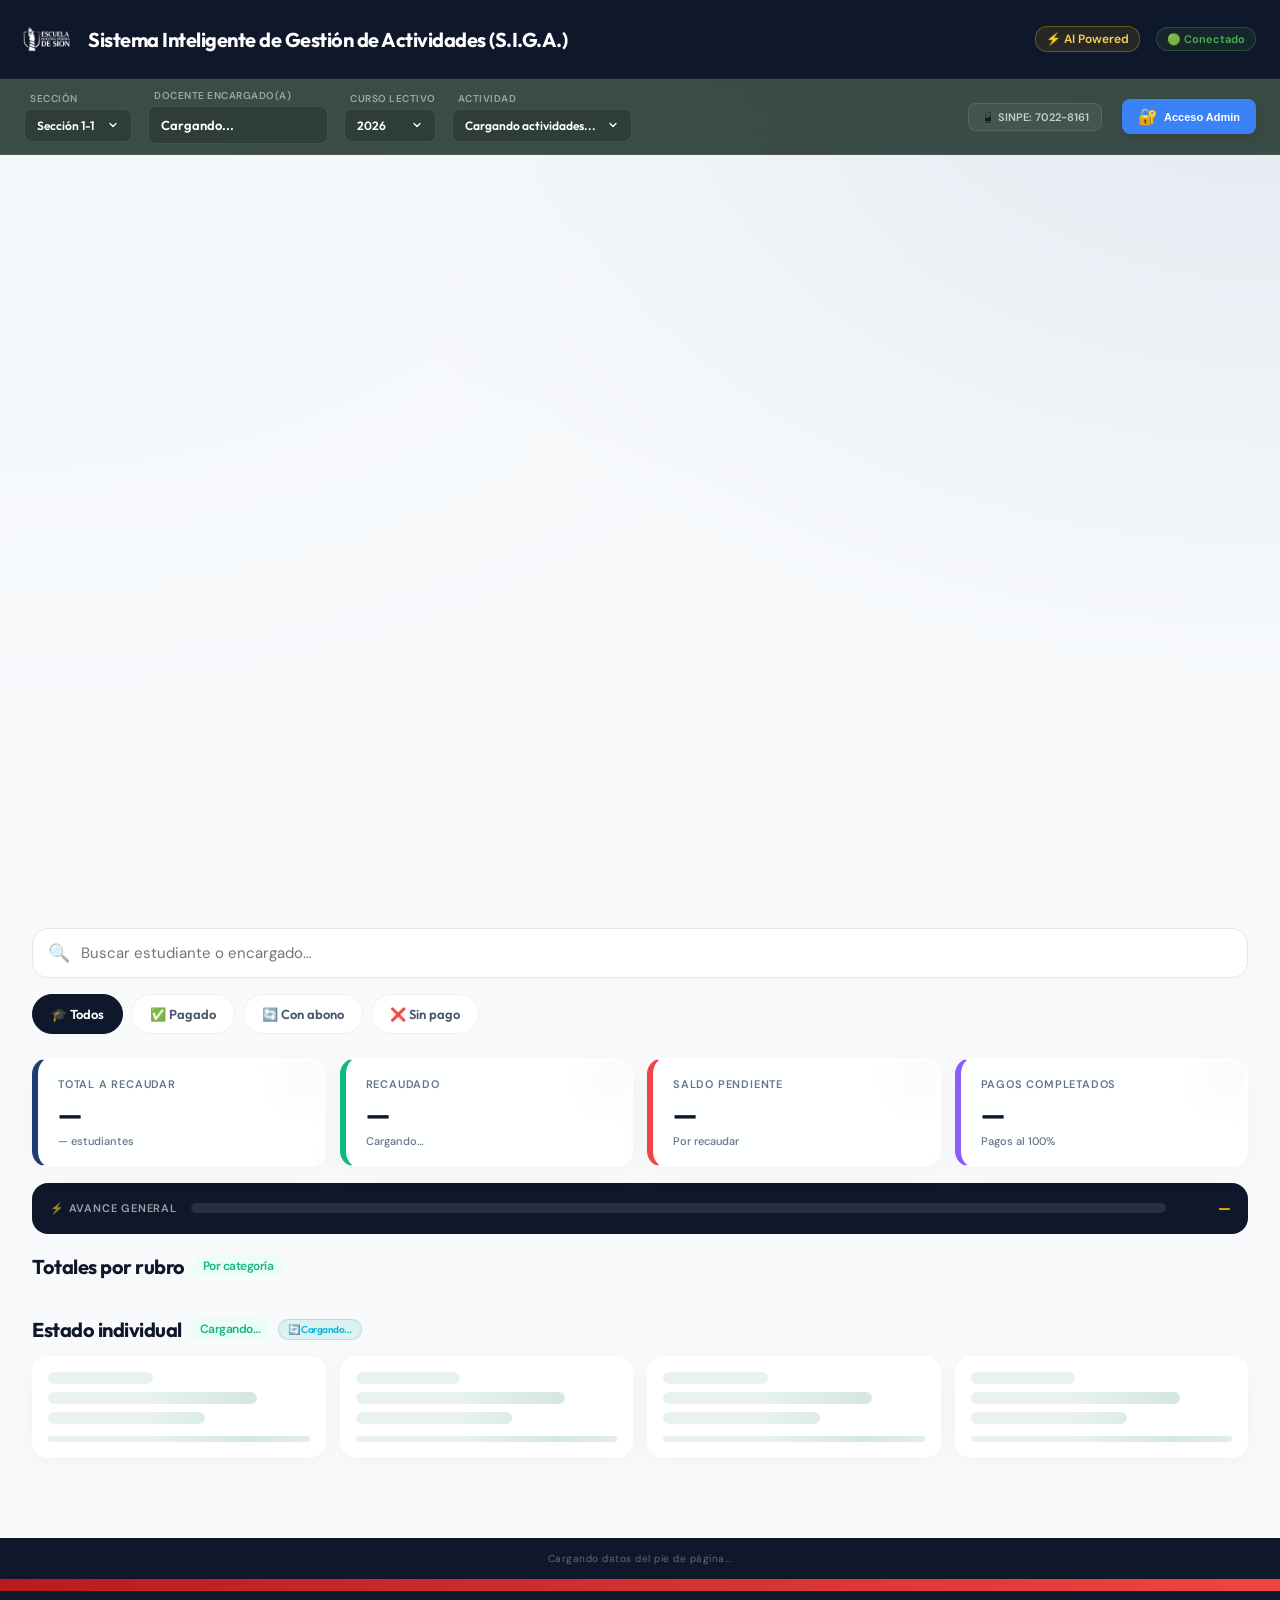
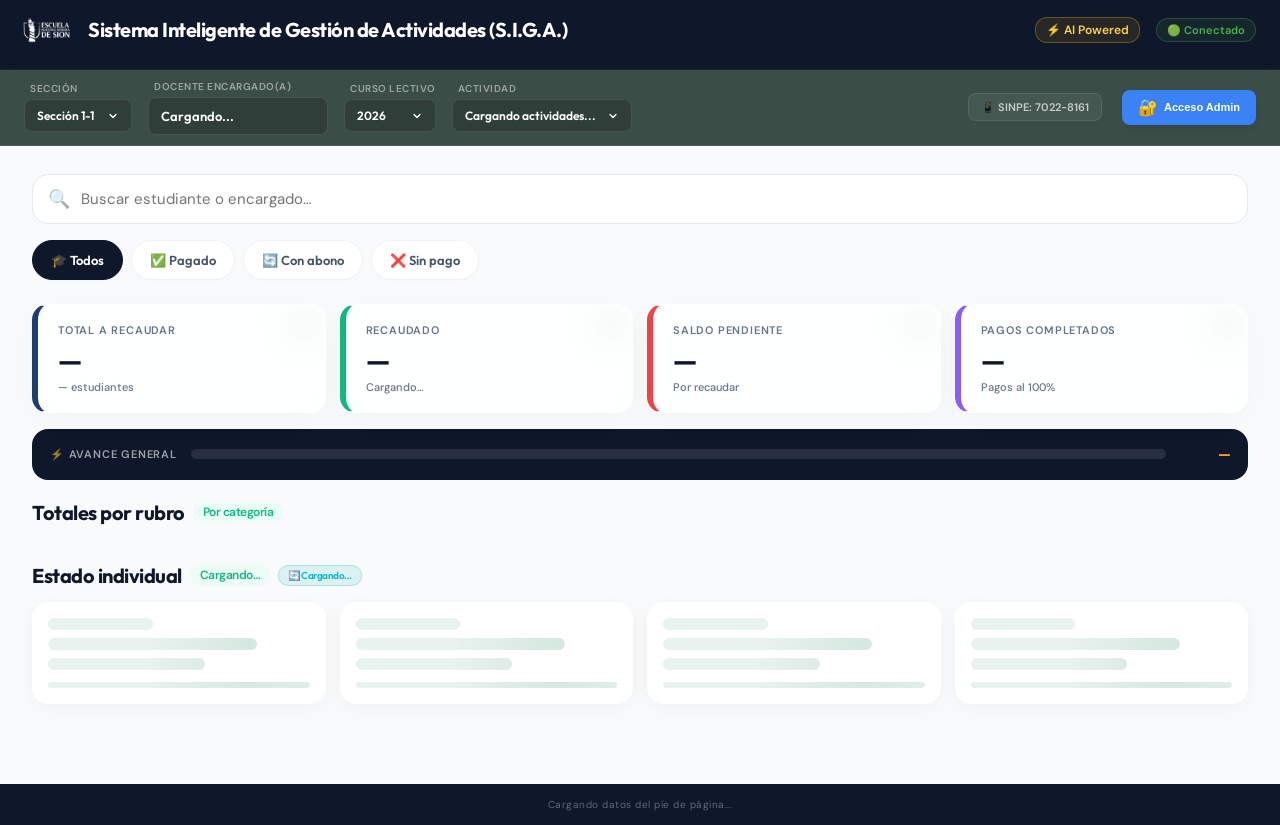
==== public/index.html @ cd5e5a7f "Initial commit for Cloudflare Pages" ====
<!DOCTYPE html>
<html lang="es">
<head>
<meta charset="UTF-8">
<meta name="viewport" content="width=device-width, initial-scale=1.0, viewport-fit=cover">
<meta name="theme-color" content="#0f172a">
<title>SIGA — Sistema Inteligente de Gestión de Actividades</title>
<link rel="preconnect" href="https://fonts.googleapis.com">
<link href="https://fonts.googleapis.com/css2?family=Outfit:wght@300;400;500;600;700;800;900&family=DM+Sans:opsz,wght@9..40,400;9..40,500;9..40,600;9..40,700&family=JetBrains+Mono:wght@400;600&display=swap" rel="stylesheet">


<link rel='stylesheet' href='./css/main.css'>
<script src='https://accounts.google.com/gsi/client' async defer></script>
<script src='https://cdn.jsdelivr.net/npm/sweetalert2@11'></script>
<script src='./js/main.js'></script>
</head>
<body>
<div id="main-content-wrapper" style="display:flex; flex-direction:column; min-height:100vh;">

<!-- TEST MODE BANNER (hidden by default) -->
<div class="test-mode-banner" id="testModeBanner" style="display:none;">
  🧪 MODO PRUEBA ACTIVO — Los comprobantes se analizan pero NO se registran en la Base de Datos
</div>

<!-- COUNTDOWN -->
<div class="countdown-bar" id="countdownBar"></div>


<!-- TWO-TIER HEADER -->
<div class="header-two-tier">
  <!-- TOP BAR: Identity & Status -->
  <div class="header-top-bar">
    <div class="logo-wrap" style="display:flex;align-items:center;gap:10px;">
      <div class="logo-icon"><img src="escudo_white.png" alt="Sión" style="height:64px; object-fit:contain; margin-right:8px;"></div>
      <div style="display:flex; flex-direction:column; justify-content:center;">
        <div class="header-title" style="font-size:20px;font-weight:700;letter-spacing:-0.5px; white-space:nowrap; color:#fff;">Sistema Inteligente de Gestión de Actividades (S.I.G.A.)</div>
        
      </div>
    </div>
    <div class="header-top-right">
      <span class="meta-det" style="font-size:12px; font-weight:600; color:#FCD34D; background:rgba(255, 193, 7, 0.1); padding:4px 10px; border-radius:12px; border:1px solid rgba(255,193,7,0.3);">⚡ AI Powered</span>
      <div class="live-dot-new" id="liveDot" title="Conectado a Supabase">🟢 Conectado</div>
    </div>
  </div>
  </div>

  <!-- BOTTOM BAR: Filters & Action -->
  <div class="header-bottom-bar">
    <div class="filters-wrap">
      <div class="filter-group">
        <label>Sección</label>
        <select id="sagaSeccionSelect" onchange="changeSección(this.value)" class="saga-select">
          <option value="1-1">Sección 1-1</option>
          <option value="1-2">Sección 1-2</option>
          <option value="2-1">Sección 2-1</option>
          <option value="2-2">Sección 2-2</option>
          <option value="3-1">Sección 3-1</option>
          <option value="3-2">Sección 3-2</option>
          <option value="4-1">Sección 4-1</option>
          <option value="4-2">Sección 4-2</option>
          <option value="5-1">Sección 5-1</option>
          <option value="5-2">Sección 5-2</option>
          <option value="6-1">Sección 6-1</option>
          <option value="6-2">Sección 6-2</option>
        </select>
      </div>
      <div class="filter-group">
        <label>Docente Encargado(a)</label>
        <div class="saga-select" style="display:flex; align-items:center; min-width:180px; background:rgba(255,255,255,0.05); color:#fff; border:1px solid rgba(255,255,255,0.1); font-weight:600; font-size:13px; height: 38px; cursor:default;" id="headerDocenteText">
          Cargando...
        </div>
      </div>
      <div class="filter-group">
        <label>Curso Lectivo</label>
        <select id="sagaAnioSelect" onchange="changeAnio(this.value)" class="saga-select">
          <option value="2026">2026</option>
        </select>
      </div>
      <div class="filter-group">
        <label>Actividad</label>
        <select id="sigaActividadSelect" onchange="changeActividad(this.value)" class="saga-select" style="min-width: 180px;">
          <option value="">Cargando actividades...</option>
        </select>
      </div>
    </div>
    <div class="actions-wrap">
      <div class="sinpe-badge-new">📱 SINPE: 7022-8161</div>
      <button class="admin-btn" id="adminBtn" onclick="openAdminPanel()">
        ⚙️ Admin
        <span class="admin-badge-count" id="adminBadgeCount" style="display:none;">0</span>
      </button>
      <button class="google-login-btn" id="googleLoginBtn" onclick="openLoginModal()" style="display:flex; align-items:center; gap:6px; background:#3b82f6; color:#fff; font-weight:600; padding:8px 16px; border-radius:8px; border:none; cursor:pointer; box-shadow:0 4px 6px -1px rgba(0,0,0,0.1); transition:all 0.2s ease; margin-left:8px;">
        <span style="font-size:16px;">🔐</span>
        <span>Acceso Admin</span>
      </button>
    </div>
  </div>
</div>
<!-- MAIN -->
<div class="main">
  <div class="search-bar">
    <span class="search-icon">🔍</span>
    <input type="text" id="searchInput" placeholder="Buscar estudiante o encargado…"
           oninput="onSearch(this.value)" autocomplete="off" autocorrect="off" spellcheck="false">
    <button class="search-clear" id="searchClear" onclick="clearSearch()" aria-label="Borrar">✕</button>
  </div>
  <div class="filter-tabs">
    <div class="tab tab-all active" onclick="setTab('all')" id="tab-all">🎓 Todos</div>
    <div class="tab tab-paid"       onclick="setTab('paid')" id="tab-paid">✅ Pagado</div>
    <div class="tab tab-partial"    onclick="setTab('partial')" id="tab-partial">🔄 Con abono</div>
    <div class="tab tab-pending"    onclick="setTab('pending')" id="tab-pending">❌ Sin pago</div>
  </div>
  <div class="error-banner" id="errorBanner">
    <h4>⚠️ No se pudo cargar desde Base de Datos</h4>
    <p id="errorMsg">Error de conexión.</p>
  </div>
  <div class="kpi-row">
    <div class="kpi-card kpi-total"><div class="kpi-label">Total a recaudar</div><div class="kpi-value" id="kpi-total">—</div><div class="kpi-sub" id="kpi-total-sub">— estudiantes</div></div>
    <div class="kpi-card kpi-received"><div class="kpi-label">Recaudado</div><div class="kpi-value" id="kpi-received">—</div><div class="kpi-sub" id="kpi-pct">Cargando…</div></div>
    <div class="kpi-card kpi-pending"><div class="kpi-label">Saldo pendiente</div><div class="kpi-value" id="kpi-pending">—</div><div class="kpi-sub">Por recaudar</div></div>
    <div class="kpi-card kpi-count"><div class="kpi-label">Pagos completados</div><div class="kpi-value" id="kpi-count">—</div><div class="kpi-sub">Pagos al 100%</div></div>
  </div>
  <div class="progress-banner">
    <div class="progress-label">⚡ Avance general</div>
    <div class="progress-track"><div class="progress-fill" id="mainProgressFill" style="width:0%"></div></div>
    <div class="progress-pct" id="mainProgressPct">—</div>
  </div>
  <!-- BALANCE EGRESOS -->
  <div class="balance-egr-card" id="balanceEgrCard" style="display:none;">
    <div class="balance-egr-header">
      <span class="balance-egr-title" id="balanceEgrTitle">💰 Balance del Festival</span>
      <button class="balance-egr-btn" onclick="openEgresosModal()">📋 Ver detalle</button>
    </div>
    <div class="balance-egr-grid">
      <div class="balance-egr-item"><div class="bei-label">Recaudado</div><div class="bei-val green" id="egr-recaudado">—</div></div>
      <div class="balance-egr-item"><div class="bei-label">Gastado</div><div class="bei-val red" id="egr-gastado">—</div></div>
      <div class="balance-egr-item"><div class="bei-label">Saldo</div><div class="bei-val teal" id="egr-saldo">—</div></div>
    </div>
    <div id="egr-cats-public"></div>
  </div>
  <div class="section-title" style="margin-top:4px;">
    Totales por rubro
    <span class="count-badge" id="rubros-badge">Por categoría</span>
  </div>
  <div id="rubrosGrid" class="rubros-grid"></div>
  <div class="section-title">
    Estado individual
    <span class="count-badge" id="resultCount">Cargando…</span>
    <span class="updated-badge" id="updatedBadge" onclick="loadData()" title="Click para actualizar">🔄 Cargando…</span>
  </div>
  <div class="student-grid" id="studentGrid">
    <div class="skeleton"><div class="skel-line w40"></div><div class="skel-line w80"></div><div class="skel-line w60"></div><div class="skel-bar"></div></div>
    <div class="skeleton"><div class="skel-line w40"></div><div class="skel-line w80"></div><div class="skel-line w60"></div><div class="skel-bar"></div></div>
    <div class="skeleton"><div class="skel-line w40"></div><div class="skel-line w80"></div><div class="skel-line w60"></div><div class="skel-bar"></div></div>
    <div class="skeleton"><div class="skel-line w40"></div><div class="skel-line w80"></div><div class="skel-line w60"></div><div class="skel-bar"></div></div>
  </div>
</div>

<div class="footer" id="footerText">Cargando datos del pie de página...</div>

<!-- STUDENT MODAL -->
<div class="modal-overlay" id="modalOverlay" onclick="closeModalOnBg(event)">
  <div class="modal" id="modal">
    <div class="modal-header">
      <div class="modal-handle"></div>
      <button class="modal-close" onclick="closeModal()">✕</button>
      <div class="modal-num" id="m-num">Estudiante #01</div>
      <div class="modal-name" id="m-name">Nombre</div>
      <div id="m-extra-details" style="font-size:11px;color:rgba(255,255,255,0.7);margin-top:-4px;margin-bottom:6px;display:flex;gap:15px;flex-wrap:wrap;">
        <span id="m-cedula">Cédula: -</span>
        <span id="m-dob">Nacimiento: -</span>
      </div>
      <div class="modal-parents" id="m-parents" style="margin-bottom:14px;">Padres</div>
      <div class="modal-status-row">
        <span class="modal-pill" id="m-pill">Estado</span>
        <span class="modal-pct-text" id="m-pct-text">0%</span>
      </div>
    </div>
    <div class="modal-body" id="modalBody">
      <!-- Tarjeta de Saldo a Favor -->
      <div id="m-excess-card" style="display:none; background:rgba(6,182,212,0.08); border:1.5px solid #fbbf24; border-radius:12px; padding:12px 16px; margin-bottom:16px; align-items:center; gap:12px; box-shadow:0 4px 12px rgba(245,158,11,0.05);">
        <span style="font-size:22px;">💰</span>
        <div style="flex:1;">
          <div style="font-size:11px; font-weight:700; text-transform:uppercase; letter-spacing:0.5px; color:#0891b2; margin-bottom:2px;">Saldo a favor</div>
          <div style="font-family:'Outfit',sans-serif; font-size:16px; font-weight:700; color:#d97706;" id="m-excess-value">₡ 0</div>
        </div>
      </div>
      <div class="amounts-grid">
        <div class="amount-card total-card"><div class="amount-card-label">Cuota Total</div><div class="amount-card-value" id="m-total">₡ 0</div></div>
        <div class="amount-card paid-card"><div class="amount-card-label">Abonado</div><div class="amount-card-value" id="m-paid">₡ 0</div></div>
        <div class="amount-card pend-card"><div class="amount-card-label">Pendiente</div><div class="amount-card-value" id="m-pend">₡ 0</div></div>
      </div>
      <div class="modal-progress-wrap">
        <div class="modal-progress-label"><span>Progreso de pago</span><span id="m-pct-big">0%</span></div>
        <div class="modal-progress-track"><div class="modal-progress-fill" id="m-fill" style="width:0%"></div></div>
      </div>
      <div class="section-subtitle">🏷️ Participación</div>
      <div class="tags-row" id="m-tags"></div>
      <div class="section-subtitle">📊 Desglose de cuota</div>
      <div class="desglose-grid" id="m-desglose"></div>
      <!-- COMMENT -->
      <div class="comment-box" id="m-comment-box" style="display:none;">
        <div class="comment-label">📝 Observación</div>
        <div class="comment-text" id="m-comment-text"></div>
        <textarea class="comment-textarea" id="m-comment-textarea" placeholder="Escribir observación…"></textarea>
        <button class="comment-save-btn" id="m-comment-save-btn" onclick="saveComment()">💾 Guardar observación</button>
      </div>
      <div class="section-subtitle">💳 Historial de abonos</div>
      <div class="payments-list" id="m-payments"></div>
      <!-- UPLOAD SECTION -->
      <div class="upload-section" id="m-upload-section">
        <div class="section-subtitle">📤 Subir comprobante</div>
        <div class="test-toggle">
          <input type="checkbox" id="testModeCheck" onchange="toggleTestMode(this.checked)">
          <label for="testModeCheck">Modo prueba (no registra en SIGA)</label>
        </div>
        <div id="upload-ui">
          <div class="upload-zone" id="uploadZone" onclick="document.getElementById('uploadInput').click()" ondragover="handleDragOver(event)" ondrop="handleDrop(event)">
            <div class="upload-icon">📷</div>
            <div class="upload-text">Tocar para seleccionar imagen</div>
            <div class="upload-sub">JPG, PNG, WEBP, HEIC · Máx 10MB</div>
          </div>
          <input type="file" id="uploadInput" class="upload-input" accept="image/jpeg,image/jpg,image/png,image/webp,image/heic" onchange="handleFileSelect(this)">
          <div class="upload-preview" id="uploadPreview">
            <img id="uploadPreviewImg" src="" alt="Preview">
            <div class="upload-preview-name" id="uploadPreviewName"></div>
          </div>
          <button class="btn-main upload-btn" id="uploadBtn" onclick="uploadComprobante('abono')" style="display:none;margin-top:8px;">
            📤 Registrar como Pago
          </button>
          <button class="btn-main upload-btn" id="uploadDevBtn" onclick="uploadComprobante('devolucion')" style="display:none;margin-top:8px;background:#f59e0b;border-color:#fbbf24;">
            💸 Registrar como Devolución
          </button>
        </div>
        <div id="processing-ui" style="display:none;">
          <div class="processing-box">
            <div class="processing-spinner">⚙️</div>
            <div class="processing-title">Procesando comprobante…</div>
            <div id="processing-steps"></div>
          </div>
        </div>
        <div id="result-ui" style="display:none;"></div>
      </div>
      <!-- BUTTONS -->
      <div id="m-btn-paid-complete" class="btn-paid-complete" style="display:none;">✅ Pago completado — gracias</div>
      <div id="m-btn-in-review" class="btn-in-review" style="display:none;">⏳ Comprobante en revisión…</div>
      <button class="btn-main" id="m-whatsapp" onclick="sendWhatsApp()" style="display:none;">
        📱 Copiar mensaje de recordatorio para WhatsApp
      </button>
    </div>
  </div>
</div>

<!-- ADMIN PANEL -->
<div class="admin-panel-overlay" id="adminPanelOverlay">
  <div class="admin-panel">
    <div class="admin-panel-header">
      <button class="admin-panel-close" onclick="closeAdminPanel()">✕</button>
      <div class="admin-panel-title">Panel de Administración</div>
      <div class="admin-panel-sub" id="adminUserEmail">Festival Sión 2026</div>
      
      <div class="admin-tabs" style="display:flex; flex-wrap:wrap; gap:5px; justify-content:center; margin-bottom:20px;">
        <div class="admin-tab active" onclick="setAdminTab('pending')" id="atab-pending" style="padding:8px 12px; font-size:12px;">📋 Pendientes <span id="pending-count-badge"></span></div>
        <div class="admin-tab" onclick="setAdminTab('history')" id="atab-history" style="padding:8px 12px; font-size:12px;">📖 Historial</div>
        <div class="admin-tab" onclick="setAdminTab('reports')" id="atab-reports" style="padding:8px 12px; font-size:12px;">📊 Resumen/Ingresos</div>
        <div class="admin-tab" onclick="setAdminTab('rejected')" id="atab-rejected" style="padding:8px 12px; font-size:12px;">❌ Rechazados</div>
        <div class="admin-tab" onclick="setAdminTab('egresos')" id="atab-egresos" style="padding:8px 12px; font-size:12px;">💸 Egresos</div>
        <div class="admin-tab" onclick="setAdminTab('settings')" id="atab-settings" style="padding:8px 12px; font-size:12px; background:#4a148c; color:white;">⚙️ Config. Actividades</div>
      </div>
  
    </div>
    <div class="admin-panel-body">
      <div id="admin-pending-view">
        <div id="auto-approved-section"></div>
        <div id="pending-list"><div class="admin-loading"><div class="admin-dots"><span></span><span></span><span></span></div></div></div>
      </div>
      <div id="admin-history-view" style="display:none;">
        <div id="history-list"><div class="admin-loading"><div class="admin-dots"><span></span><span></span><span></span></div></div></div>
      </div>
      
      <div id="admin-reports-view" style="display:none;">
        <div class="kpi-container" style="display:flex; gap:10px; margin-bottom:20px; flex-wrap:wrap;">
           <div style="flex:1; background:var(--bg-card); padding:15px; border-radius:10px; border-left:4px solid #4CAF50; text-align:center;">
             <div style="font-size:11px; color:#aaa;">Total Recaudado</div>
             <div id="kpi-recaudado" style="font-size:20px; font-weight:bold; color:#4CAF50;">₡0</div>
           </div>
           <div style="flex:1; background:var(--bg-card); padding:15px; border-radius:10px; border-left:4px solid #FF9800; text-align:center;">
             <div style="font-size:11px; color:#aaa;">Total Pendiente</div>
             <div id="kpi-pendiente" style="font-size:20px; font-weight:bold; color:#FF9800;">₡0</div>
           </div>
           <div style="flex:1; background:var(--bg-card); padding:15px; border-radius:10px; border-left:4px solid #F44336; text-align:center;">
             <div style="font-size:11px; color:#aaa;">Total Egresos</div>
             <div id="kpi-egresos" style="font-size:20px; font-weight:bold; color:#F44336;">₡0</div>
           </div>
        </div>
        <div class="section-title">📊 Reportes Detallados</div>
  
        <div id="reports-content"></div>
      </div>
      <div id="admin-rejected-view" style="display:none;">
        <div id="rejected-list"></div>
      </div>
      <div id="admin-egresos-view" style="display:none;">
        <div id="egresos-admin-content"></div>
      </div>
      <div id="admin-bulk-view" style="display:none; padding: 20px;">
        <h3 style="margin-top:0;color:#fff;">📥 Carga Masiva de Alumnos (SAGA)</h3>
        <p style="color:#aaa;font-size:13px;margin-bottom:15px;line-height:1.4;">
          Copia las columnas de tu Excel de estudiantes y pégalas en el cuadro de texto. El sistema detectará automáticamente el Número de lista, Nombre, Género (niño/niña) y si tiene hermanos (sí/no).
        </p>
        <div style="margin-bottom:15px;">
          <textarea id="bulkImportText" placeholder="Ejemplo de formato:&#10;1	Alvarado Guevara, Miguel	niño	no&#10;2	Mora, María	niña	sí" style="width:100%;height:150px;background:#151515;color:#fff;border:1px solid #333;border-radius:6px;padding:10px;font-family:monospace;font-size:12px;outline:none;resize:vertical;"></textarea>
        </div>
        <div style="display:flex;gap:10px;margin-bottom:20px;">
          <button class="btn btn-success" onclick="parseBulkStudents()" style="background:#28a745;color:#fff;padding:8px 16px;border:none;border-radius:6px;cursor:pointer;font-weight:bold;font-size:13px;">👁️ Procesar Lista</button>
          <button class="btn btn-secondary" onclick="document.getElementById('bulkImportText').value=''; document.getElementById('bulkPreviewContainer').style.display='none';" style="background:#555;color:#fff;padding:8px 16px;border:none;border-radius:6px;cursor:pointer;font-weight:bold;font-size:13px;">Limpiar</button>
        </div>
        
        <div id="bulkPreviewContainer" style="display:none;">
          <h4 style="color:#fff;margin-top:0;margin-bottom:10px;">Estudiantes Detectados (<span id="bulkCountSpan">0</span>)</h4>
          <div style="max-height:200px;overflow-y:auto;border:1px solid #333;border-radius:6px;background:#111;margin-bottom:15px;">
            <table style="width:100%;border-collapse:collapse;color:#fff;font-size:12px;text-align:left;">
              <thead>
                <tr style="background:#222;border-bottom:1px solid #333;">
                  <th style="padding:6px 10px;">N°</th>
                  <th style="padding:6px 10px;">Nombre</th>
                  <th style="padding:6px 10px;">Género</th>
                  <th style="padding:6px 10px;">Hermano</th>
                </tr>
              </thead>
              <tbody id="bulkPreviewTbody"></tbody>
            </table>
          </div>
          <button class="btn btn-success" onclick="submitBulkImport()" style="background:#007bff;color:#fff;padding:10px 20px;border:none;border-radius:6px;cursor:pointer;font-weight:bold;font-size:14px;width:100%;">💾 Confirmar y Registrar en SAGA</button>
        </div>
      </div>
      
      <!-- CRONOGRAMA EDITOR VIEW -->
      <div id="admin-milestones-view" style="display:none; padding: 20px; color:#2c3e50;">
        <h3 style="margin-top:0;color:#0f172a;font-family:'Outfit',sans-serif;font-weight:700;">🎪 Configurar Cronograma (Cintillo Rojo)</h3>
        <p style="color:#64748b;font-size:13px;margin-bottom:15px;line-height:1.4;">
          Configura los hitos y fechas límite de cuenta regresiva para esta actividad. Si la lista está vacía o todos los hitos están en el pasado, el cintillo rojo se ocultará automáticamente.
        </p>
        <div id="milestonesEditorContainer" style="display:flex;flex-direction:column;gap:10px;margin-bottom:20px;"></div>
        <button class="btn-main" onclick="addMilestoneRow()" style="background:#0f172a;color:#fff;border:none;border-radius:10px;padding:8px 16px;cursor:pointer;font-weight:bold;font-size:13px;display:inline-flex;align-items:center;gap:6px;min-height:auto;width:auto;margin-bottom:20px;">➕ Agregar Hito</button>
        <button class="btn-main" onclick="saveMilestones()" style="background:#10b981;color:#fff;border:none;border-radius:10px;padding:12px;cursor:pointer;font-weight:bold;font-size:14px;width:100%;">💾 Guardar Cambios en Base de Datos</button>
      </div>
      
      <!-- AJUSTES (SETTINGS) VIEW -->
      <div id="admin-settings-view" style="display:none; padding: 20px; color:#2c3e50; font-family:'DM Sans',sans-serif;">
        <h3 style="margin-top:0;color:#0f172a;font-family:'Outfit',sans-serif;font-weight:700;margin-bottom:10px;">⚙️ Ajustes del Sistema</h3>
        <p style="color:#64748b;font-size:13px;margin-bottom:20px;line-height:1.4;">
          Configura y crea nuevas secciones de alumnos o da de alta actividades con cuotas personalizadas.
        </p>
        
        <div style="display:grid; grid-template-columns:1fr; gap:24px; margin-bottom:20px;">
          
          <!-- TARJETA SECCIONES -->
          <div style="background:#fff; border:1px solid #e2e8f0; border-radius:16px; padding:20px; box-shadow:0 4px 12px rgba(15,23,42,0.02);">
            <h4 style="margin-top:0;color:#0f172a;font-family:'Outfit',sans-serif;font-weight:700;margin-bottom:15px;display:flex;align-items:center;gap:8px;">🏫 Crear o Actualizar Sección</h4>
            
            <div style="display:flex; flex-direction:column; gap:12px;">
              <div style="display:grid; grid-template-columns:1fr 1fr; gap:12px;">
                <div style="display:flex; flex-direction:column; gap:4px;">
                  <label style="font-size:11px; font-weight:600; color:#475569; text-transform:uppercase;">Nombre Sección</label>
                  <input type="text" id="set-sec-nombre" placeholder="Ej: 1-3" style="padding:10px; border:1px solid #e2e8f0; border-radius:10px; font-size:13px; outline:none;">
                </div>
                <div style="display:flex; flex-direction:column; gap:4px;">
                  <label style="font-size:11px; font-weight:600; color:#475569; text-transform:uppercase;">Año Escolar</label>
                  <select id="set-sec-year" style="padding:10px; border:1px solid #e2e8f0; border-radius:10px; font-size:13px; outline:none; background:white;"></select>
                </div>
              </div>
              
              <div style="display:flex; flex-direction:column; gap:4px;">
                <label style="font-size:11px; font-weight:600; color:#475569; text-transform:uppercase;">Nombre completo del Docente</label>
                <input type="text" id="set-sec-docente" placeholder="Ej: '+currentDocente+'" style="padding:10px; border:1px solid #e2e8f0; border-radius:10px; font-size:13px; outline:none;">
              </div>
              
              <div style="display:grid; grid-template-columns:1fr 1fr; gap:12px;">
                <div style="display:flex; flex-direction:column; gap:4px;">
                  <label style="font-size:11px; font-weight:600; color:#475569; text-transform:uppercase;">SINPE Principal</label>
                  <input type="text" id="set-sec-sinpe-p" placeholder="8 dígitos" style="padding:10px; border:1px solid #e2e8f0; border-radius:10px; font-size:13px; outline:none;">
                </div>
                <div style="display:flex; flex-direction:column; gap:4px;">
                  <label style="font-size:11px; font-weight:600; color:#475569; text-transform:uppercase;">SINPE Secundario (Opcional)</label>
                  <input type="text" id="set-sec-sinpe-s" placeholder="8 dígitos" style="padding:10px; border:1px solid #e2e8f0; border-radius:10px; font-size:13px; outline:none;">
                </div>
              </div>
              
              <div style="display:flex; flex-direction:column; gap:4px;">
                <label style="font-size:11px; font-weight:600; color:#475569; text-transform:uppercase;">Titular de la cuenta</label>
                <input type="text" id="set-sec-sinpe-titular" placeholder="Ej: María Mora" style="padding:10px; border:1px solid #e2e8f0; border-radius:10px; font-size:13px; outline:none;">
              </div>
              
              <button class="btn-main" onclick="saveSección()" style="background:#0f172a; color:#fff; border:none; border-radius:10px; padding:12px; cursor:pointer; font-weight:bold; font-size:13px; margin-top:8px; width:100%;">💾 Guardar Sección</button>
            </div>
          </div>
          
          <!-- TARJETA ACTIVIDADES -->
          <div style="background:#fff; border:1px solid #e2e8f0; border-radius:16px; padding:20px; box-shadow:0 4px 12px rgba(15,23,42,0.02);">
            <h4 style="margin-top:0;color:#0f172a;font-family:'Outfit',sans-serif;font-weight:700;margin-bottom:15px;display:flex;align-items:center;gap:8px;">🎉 Crear Nueva Actividad</h4>
            
            <div style="display:flex; flex-direction:column; gap:12px;">
              <div style="display:grid; grid-template-columns:1fr 1fr; gap:12px;">
                <div style="display:flex; flex-direction:column; gap:4px;">
                  <label style="font-size:11px; font-weight:600; color:#475569; text-transform:uppercase;">Nombre de Actividad</label>
                  <input type="text" id="set-act-nombre" placeholder="Ej: Festival Sión 2027" style="padding:10px; border:1px solid #e2e8f0; border-radius:10px; font-size:13px; outline:none;">
                </div>
                <div style="display:flex; flex-direction:column; gap:4px;">
                  <label style="font-size:11px; font-weight:600; color:#475569; text-transform:uppercase;">Año Escolar</label>
                  <select id="set-act-year" style="padding:10px; border:1px solid #e2e8f0; border-radius:10px; font-size:13px; outline:none; background:white;"></select>
                </div>
              </div>
              
              <div style="display:flex; flex-direction:column; gap:6px;">
                <label style="font-size:11px; font-weight:600; color:#475569; text-transform:uppercase;">Asociación</label>
                <div style="display:flex; gap:16px; font-size:13px;">
                  <label style="display:flex; align-items:center; gap:6px; cursor:pointer;">
                    <input type="radio" name="set-act-asoc" value="global" checked onclick="toggleActAsoc('global')"> Global (Todas las secciones)
                  </label>
                  <label style="display:flex; align-items:center; gap:6px; cursor:pointer;">
                    <input type="radio" name="set-act-asoc" value="seccion" onclick="toggleActAsoc('seccion')"> Específica de una sección
                  </label>
                </div>
              </div>
              
              <div id="set-act-seccion-wrap" style="display:none; flex-direction:column; gap:4px;">
                <label style="font-size:11px; font-weight:600; color:#475569; text-transform:uppercase;">Seleccionar Sección</label>
                <select id="set-act-seccion" style="padding:10px; border:1px solid #e2e8f0; border-radius:10px; font-size:13px; outline:none; background:white;"></select>
              </div>
              
              <div style="display:flex; flex-direction:column; gap:6px;">
                <label style="font-size:11px; font-weight:600; color:#475569; text-transform:uppercase;">Esquema de Cobro</label>
                <div style="display:flex; gap:16px; font-size:13px;">
                  <label style="display:flex; align-items:center; gap:6px; cursor:pointer;">
                    <input type="radio" name="set-act-cobro" value="unica" checked onclick="toggleActCobroScheme('unica')"> Cuota Única (Monto fijo)
                  </label>
                  <label style="display:flex; align-items:center; gap:6px; cursor:pointer;">
                    <input type="radio" name="set-act-cobro" value="desglose" onclick="toggleActCobroScheme('desglose')"> Desglose Detallado de Rubros
                  </label>
                </div>
              </div>
              
              <!-- PANEL CUOTA UNICA -->
              <div id="cobro-unica-panel" style="display:block; background:#f8fafc; padding:15px; border-radius:12px; border:1px solid #e2e8f0;">
                <div style="display:flex; flex-direction:column; gap:4px;">
                  <label style="font-size:11px; font-weight:600; color:#475569; text-transform:uppercase;">Monto Único (₡)</label>
                  <input type="number" id="set-act-monto-unico" placeholder="Ej: 15000" style="padding:10px; border:1px solid #e2e8f0; border-radius:10px; font-size:13px; outline:none;">
                </div>
              </div>
              
              <!-- PANEL DESGLOSE RUBROS -->
              <div id="cobro-desglose-panel" style="display:none; background:#f8fafc; padding:15px; border-radius:12px; border:1px solid #e2e8f0;">
                <label style="font-size:11px; font-weight:600; color:#475569; text-transform:uppercase; display:block; margin-bottom:8px;">Rubros de Cobro Detallados</label>
                <div id="settingsRubrosContainer" style="margin-bottom:12px;"></div>
                <button type="button" class="btn-main" onclick="addSettingsRubroRow()" style="background:#0f172a; color:#fff; border:none; border-radius:8px; padding:6px 12px; cursor:pointer; font-weight:bold; font-size:12px; display:inline-flex; align-items:center; gap:4px; min-height:auto; width:auto;">➕ Agregar Rubro</button>
              </div>
              
              <button class="btn-main" onclick="saveActividad()" style="background:#10b981; color:#fff; border:none; border-radius:10px; padding:12px; cursor:pointer; font-weight:bold; font-size:13px; margin-top:8px; width:100%;">🚀 Crear Actividad</button>
            </div>
          </div>
          
        </div>
      </div>

      <!-- ASISTENTE IA VIEW -->
      <div id="admin-assistant-view" style="display:none; padding: 20px; color:#0f172a; font-family:'DM Sans',sans-serif;">
        <h3 style="margin-top:0;color:#0f172a;font-family:'Outfit',sans-serif;font-weight:700;display:flex;align-items:center;gap:8px;">💬 Asistente Financiero SIGA AI</h3>
        <p style="color:#64748b;font-size:13px;margin-bottom:15px;line-height:1.4;">
          Pregúntale a SIGA AI cualquier detalle sobre los pagos, saldos a favor, egresos o el estado general de las finanzas de esta sección.
        </p>
        
        <!-- Sugerencias -->
        <div style="display:flex;gap:8px;flex-wrap:wrap;margin-bottom:15px;">
          <button class="btn-quick-question" onclick="askAssistant('Dame un resumen ejecutivo de las finanzas de esta sección')" style="background:#f1f5f9;border:1px solid #cbd5e1;border-radius:18px;padding:6px 12px;font-size:12px;cursor:pointer;color:#334155;font-weight:600;transition:all 0.2s;">📊 Resumen Ejecutivo</button>
          <button class="btn-quick-question" onclick="askAssistant('¿Qué estudiantes tienen saldo a favor y de cuánto es?')" style="background:#f1f5f9;border:1px solid #cbd5e1;border-radius:18px;padding:6px 12px;font-size:12px;cursor:pointer;color:#334155;font-weight:600;transition:all 0.2s;">💰 Saldos a Favor</button>
          <button class="btn-quick-question" onclick="askAssistant('¿Cuáles son los egresos más representativos y la caja libre?')" style="background:#f1f5f9;border:1px solid #cbd5e1;border-radius:18px;padding:6px 12px;font-size:12px;cursor:pointer;color:#334155;font-weight:600;transition:all 0.2s;">💸 Egresos y Caja</button>
        </div>

        <div id="chatHistory" style="height:350px;overflow-y:auto;border:1px solid #e2e8f0;border-radius:12px;background:#ffffff;padding:15px;margin-bottom:15px;display:flex;flex-direction:column;gap:12px;">
          <div style="background:#f1f5f9;padding:10px 14px;border-radius:12px;max-width:85%;align-self:flex-start;font-size:13px;line-height:1.4;">
            ¡Hola! Soy <b>SIGA AI</b>. Estoy conectada a la base de datos de Supabase de esta sección y actividad. ¿En qué te puedo ayudar hoy?
          </div>
        </div>
        
        <div style="display:flex;gap:8px;">
          <input type="text" id="assistantInput" placeholder="Escribe tu consulta aquí..." onkeydown="if(event.key==='Enter') sendAssistantMessage()" style="flex:1;padding:12px 16px;border:1px solid #cbd5e1;border-radius:12px;font-size:13px;outline:none;font-family:inherit;background:#fff;color:#0f172a;">
          <button onclick="sendAssistantMessage()" style="background:#0f172a;color:#fff;border:none;border-radius:12px;padding:0 20px;cursor:pointer;font-weight:bold;font-size:13px;transition:all 0.2s;">Enviar</button>
        </div>
      </div>
    </div>
  </div>
</div>

<!-- JUSTIFY MODAL -->
<div class="justify-overlay" id="justifyOverlay">
  <div class="justify-box">
    <div class="justify-title" id="justifyTitle">Justificación requerida</div>
    <div class="justify-sub" id="justifySub">Por favor explicá el motivo de esta acción.</div>
    <textarea class="justify-textarea" id="justifyText" placeholder="Escribe aquí la justificación…"></textarea>
    <div class="justify-actions">
      <button class="justify-cancel" onclick="closeJustify()">Cancelar</button>
      <button class="justify-confirm" id="justifyConfirm">Confirmar</button>
    </div>
  </div>
</div>

<!-- EDIT RUBRO MODAL -->
<div class="justify-overlay" id="editRubroOverlay" style="display:none; z-index: 9005;">
  <div class="justify-box" style="max-width: 440px; background: rgba(255,255,255,0.98); border: 1px solid rgba(0,0,0,0.1); border-radius: 24px; box-shadow: 0 30px 60px rgba(15,23,42,0.15); display: block;">
    <div class="justify-title" id="editRubroTitle" style="font-family:'Outfit',sans-serif; font-weight:800; font-size:20px; color:#0f172a; letter-spacing:-0.5px;">Ajustar Cobro</div>
    <div class="justify-sub" id="editRubroSub" style="font-size:12px; color:#64748b; margin-top:4px;">Ajustes personalizados de cobro para el estudiante.</div>
    
    <div style="display:flex; flex-direction:column; gap:14px; margin: 20px 0; text-align: left; font-family:'DM Sans',sans-serif;">
      
      <!-- PARTICIPACION SWITCH -->
      <label style="display:flex; align-items:center; gap:8px; font-weight:700; font-size:13px; color:#1e293b; cursor:pointer; background:#f8fafc; padding:10px 14px; border-radius:12px; border:1px solid #e2e8f0; user-select:none;">
        <input type="checkbox" id="editRubroParticipa" onchange="toggleEditRubroFields()" style="width:16px; height:16px; accent-color:#0f172a; cursor:pointer;">
        ¿Participa en este cobro / cuota?
      </label>
      
      <!-- FORM FIELDS WRAP -->
      <div id="editRubroFormFields" style="display:flex; flex-direction:column; gap:12px;">
        
        <div style="display:flex; flex-direction:column; gap:4px;">
          <label style="font-size:10px; font-weight:700; color:#64748b; text-transform:uppercase; letter-spacing:0.5px;">Monto Unitario (₡)</label>
          <input type="number" id="editRubroMonto" placeholder="Ej: 10000" style="padding:10px 14px; border:1px solid #e2e8f0; border-radius:12px; font-size:13px; outline:none; background:#fff; color:#0f172a; transition:all 0.2s;">
        </div>
        
        <div style="display:flex; flex-direction:column; gap:4px;">
          <label style="font-size:10px; font-weight:700; color:#64748b; text-transform:uppercase; letter-spacing:0.5px;">Cantidad</label>
          <input type="number" id="editRubroCantidad" min="1" value="1" style="padding:10px 14px; border:1px solid #e2e8f0; border-radius:12px; font-size:13px; outline:none; background:#fff; color:#0f172a; transition:all 0.2s;">
          <span style="font-size:11px; color:#64748b; line-height:1.3; margin-top:2px;">(Ej: 2 si solicitó una cuota adicional para un familiar o abuelo)</span>
        </div>

        <div style="display:flex; flex-direction:column; gap:4px;" id="editRubroTallaWrap">
          <label style="font-size:10px; font-weight:700; color:#64748b; text-transform:uppercase; letter-spacing:0.5px;">Talla</label>
          <input type="text" id="editRubroTalla" placeholder="Ej: M, L, 8" style="padding:10px 14px; border:1px solid #e2e8f0; border-radius:12px; font-size:13px; outline:none; background:#fff; color:#0f172a; transition:all 0.2s;">
        </div>
        
      </div>
      
      <!-- JUSTIFICACION -->
      <div style="display:flex; flex-direction:column; gap:4px;">
        <label style="font-size:10px; font-weight:700; color:#64748b; text-transform:uppercase; letter-spacing:0.5px;">Justificación (Obligatoria)</label>
        <textarea id="editRubroJustificacion" placeholder="Ej: No asiste al evento / Solicitó kit extra para el abuelo" style="padding:10px 14px; border:1px solid #e2e8f0; border-radius:12px; font-size:13px; height:60px; outline:none; font-family:inherit; resize:none; background:#fff; color:#0f172a; transition:all 0.2s;"></textarea>
      </div>
      
    </div>
    
    <div class="justify-actions" style="display:flex; gap:10px; justify-content:flex-end;">
      <button class="justify-cancel" onclick="closeEditRubroModal()" style="padding:10px 16px; border-radius:12px; font-size:13px; font-weight:600; cursor:pointer; background:#f1f5f9; border:none; color:#475569; transition:all 0.2s;">Cancelar</button>
      <button class="justify-confirm" id="editRubroConfirmBtn" onclick="submitEditRubro()" style="padding:10px 16px; border-radius:12px; font-size:13px; font-weight:600; cursor:pointer; background:#10b981; border:none; color:#fff; transition:all 0.2s;">Guardar Cambios</button>
    </div>
  </div>
</div>

<!-- IMAGE VIEWER -->
<div class="img-viewer-overlay" id="imgViewerOverlay" onclick="closeImgViewer(event)">
  <div class="img-viewer-box">
    <button class="img-viewer-close" onclick="closeImgViewerDirect()">✕</button>
    <div class="img-viewer-info" id="imgViewerInfo">
      <div class="img-viewer-info-title">📋 Datos del comprobante</div>
      <div class="img-viewer-info-grid" id="imgViewerInfoGrid"></div>
      <div class="img-viewer-flags" id="imgViewerFlags"></div>
    </div>
    <div class="img-viewer-loading" id="imgViewerLoading">⏳ Cargando imagen…</div>
    <img class="img-viewer-img" id="imgViewerImg" src="" alt="Comprobante" style="display:none;" onload="imgLoaded()" onerror="imgError()">
    <div class="img-viewer-name" id="imgViewerName"></div>
    <a class="img-viewer-open-btn" id="imgViewerExternal" href="#" target="_blank" rel="noopener">↗️ Abrir en Drive</a>
  </div>
</div>

<!-- GOOGLE SIGN IN -->
<div id="g_id_onload"
     data-client_id="788989901068-hs787j085opuvmocifqt4jcgtuum5vmd.apps.googleusercontent.com"
     data-callback="handleGoogleSión"
     data-auto_prompt="false">
</div>

<!-- MODAL DE LOGIN -->
<div class="login-overlay" id="loginModalOverlay" onclick="if(event.target===this)closeLoginModal()">
  <div class="login-box">
    <button class="login-close" onclick="closeLoginModal()">×</button>
    <div class="login-header">
      <img src="escudo_color.png" class="login-logo" alt="SIGA">
      <div class="login-title">Acceso Administrativo</div>
      <div class="login-sub">Ingresa tus credenciales de SIGA</div>
    </div>
    <div class="login-form">
      <div class="login-field">
        <label for="loginUsername">Usuario o Correo</label>
        <input type="text" id="loginUsername" placeholder="Ej: malvarado" autocomplete="username">
      </div>
      <div class="login-field">
        <label for="loginPassword">Contraseña</label>
        <input type="password" id="loginPassword" placeholder="••••••••" autocomplete="current-password">
      </div>
      <button class="login-btn-submit" onclick="submitPasswordLogin()">Entrar</button>
    </div>
    <div class="login-divider">o también</div>
    <button class="login-btn-google" onclick="triggerGoogleLoginDirect()">
      <svg viewBox="0 0 24 24"><path fill="#EA4335" d="M12.24 10.285V14.4h6.887c-.648 2.41-2.519 4.114-5.136 4.114A5.99 5.99 0 0 1 8 12.5c0-3.31 2.69-6 6-6 1.496 0 2.859.549 3.9 1.455l3.08-3.08A9.97 9.97 0 0 0 14 2.5C8.477 2.5 4 6.977 4 12.5S8.477 22.5 14 22.5c5.523 0 10-4.477 10-10 0-.727-.082-1.432-.24-2.115H12.24Z"/></svg>
      Acceder con Google
    </button>
  </div>
</div>




</head>
<body>

<!-- TEST MODE BANNER (hidden by default) -->
<div class="test-mode-banner" id="testModeBanner" style="display:none;">
  🧪 MODO PRUEBA ACTIVO — Los comprobantes se analizan pero NO se registran en la Base de Datos
</div>

<!-- COUNTDOWN -->
<div class="countdown-bar" id="countdownBar"></div>


<!-- TWO-TIER HEADER -->
<div class="header-two-tier">
  <!-- TOP BAR: Identity & Status -->
  <div class="header-top-bar">
    <div class="logo-wrap" style="display:flex;align-items:center;gap:10px;">
      <div class="logo-icon"><img src="escudo_white.png" alt="Sión" style="height:64px; object-fit:contain; margin-right:8px;"></div>
      <div style="display:flex; flex-direction:column; justify-content:center;">
        <div class="header-title" style="font-size:20px;font-weight:700;letter-spacing:-0.5px; white-space:nowrap; color:#fff;">Sistema Inteligente de Gestión de Actividades (S.I.G.A.)</div>
        
      </div>
    </div>
    <div class="header-top-right">
      <span class="meta-det" style="font-size:12px; font-weight:600; color:#FCD34D; background:rgba(255, 193, 7, 0.1); padding:4px 10px; border-radius:12px; border:1px solid rgba(255,193,7,0.3);">⚡ AI Powered</span>
      <div class="live-dot-new" id="liveDot" title="Conectado a Supabase">🟢 Conectado</div>
    </div>
  </div>
  </div>

  <!-- BOTTOM BAR: Filters & Action -->
  <div class="header-bottom-bar">
    <div class="filters-wrap">
      <div class="filter-group">
        <label>Sección</label>
        <select id="sagaSeccionSelect" onchange="changeSección(this.value)" class="saga-select">
          <option value="1-1">Sección 1-1</option>
          <option value="1-2">Sección 1-2</option>
          <option value="2-1">Sección 2-1</option>
          <option value="2-2">Sección 2-2</option>
          <option value="3-1">Sección 3-1</option>
          <option value="3-2">Sección 3-2</option>
          <option value="4-1">Sección 4-1</option>
          <option value="4-2">Sección 4-2</option>
          <option value="5-1">Sección 5-1</option>
          <option value="5-2">Sección 5-2</option>
          <option value="6-1">Sección 6-1</option>
          <option value="6-2">Sección 6-2</option>
        </select>
      </div>
      <div class="filter-group">
        <label>Docente Encargado(a)</label>
        <div class="saga-select" style="display:flex; align-items:center; min-width:180px; background:rgba(255,255,255,0.05); color:#fff; border:1px solid rgba(255,255,255,0.1); font-weight:600; font-size:13px; height: 38px; cursor:default;" id="headerDocenteText">
          Cargando...
        </div>
      </div>
      <div class="filter-group">
        <label>Curso Lectivo</label>
        <select id="sagaAnioSelect" onchange="changeAnio(this.value)" class="saga-select">
          <option value="2026">2026</option>
        </select>
      </div>
      <div class="filter-group">
        <label>Actividad</label>
        <select id="sigaActividadSelect" onchange="changeActividad(this.value)" class="saga-select" style="min-width: 180px;">
          <option value="">Cargando actividades...</option>
        </select>
      </div>
    </div>
    <div class="actions-wrap">
      <div class="sinpe-badge-new">📱 SINPE: 7022-8161</div>
      <button class="admin-btn" id="adminBtn" onclick="openAdminPanel()">
        ⚙️ Admin
        <span class="admin-badge-count" id="adminBadgeCount" style="display:none;">0</span>
      </button>
      <button class="google-login-btn" id="googleLoginBtn" onclick="openLoginModal()" style="display:flex; align-items:center; gap:6px; background:#3b82f6; color:#fff; font-weight:600; padding:8px 16px; border-radius:8px; border:none; cursor:pointer; box-shadow:0 4px 6px -1px rgba(0,0,0,0.1); transition:all 0.2s ease; margin-left:8px;">
        <span style="font-size:16px;">🔐</span>
        <span>Acceso Admin</span>
      </button>
    </div>
  </div>
</div>
<!-- MAIN -->
<div class="main">
  <div class="search-bar">
    <span class="search-icon">🔍</span>
    <input type="text" id="searchInput" placeholder="Buscar estudiante o encargado…"
           oninput="onSearch(this.value)" autocomplete="off" autocorrect="off" spellcheck="false">
    <button class="search-clear" id="searchClear" onclick="clearSearch()" aria-label="Borrar">✕</button>
  </div>
  <div class="filter-tabs">
    <div class="tab tab-all active" onclick="setTab('all')" id="tab-all">🎓 Todos</div>
    <div class="tab tab-paid"       onclick="setTab('paid')" id="tab-paid">✅ Pagado</div>
    <div class="tab tab-partial"    onclick="setTab('partial')" id="tab-partial">🔄 Con abono</div>
    <div class="tab tab-pending"    onclick="setTab('pending')" id="tab-pending">❌ Sin pago</div>
  </div>
  <div class="error-banner" id="errorBanner">
    <h4>⚠️ No se pudo cargar desde Base de Datos</h4>
    <p id="errorMsg">Error de conexión.</p>
  </div>
  <div class="kpi-row">
    <div class="kpi-card kpi-total"><div class="kpi-label">Total a recaudar</div><div class="kpi-value" id="kpi-total">—</div><div class="kpi-sub" id="kpi-total-sub">— estudiantes</div></div>
    <div class="kpi-card kpi-received"><div class="kpi-label">Recaudado</div><div class="kpi-value" id="kpi-received">—</div><div class="kpi-sub" id="kpi-pct">Cargando…</div></div>
    <div class="kpi-card kpi-pending"><div class="kpi-label">Saldo pendiente</div><div class="kpi-value" id="kpi-pending">—</div><div class="kpi-sub">Por recaudar</div></div>
    <div class="kpi-card kpi-count"><div class="kpi-label">Pagos completados</div><div class="kpi-value" id="kpi-count">—</div><div class="kpi-sub">Pagos al 100%</div></div>
  </div>
  <div class="progress-banner">
    <div class="progress-label">⚡ Avance general</div>
    <div class="progress-track"><div class="progress-fill" id="mainProgressFill" style="width:0%"></div></div>
    <div class="progress-pct" id="mainProgressPct">—</div>
  </div>
  <!-- BALANCE EGRESOS -->
  <div class="balance-egr-card" id="balanceEgrCard" style="display:none;">
    <div class="balance-egr-header">
      <span class="balance-egr-title" id="balanceEgrTitle">💰 Balance del Festival</span>
      <button class="balance-egr-btn" onclick="openEgresosModal()">📋 Ver detalle</button>
    </div>
    <div class="balance-egr-grid">
      <div class="balance-egr-item"><div class="bei-label">Recaudado</div><div class="bei-val green" id="egr-recaudado">—</div></div>
      <div class="balance-egr-item"><div class="bei-label">Gastado</div><div class="bei-val red" id="egr-gastado">—</div></div>
      <div class="balance-egr-item"><div class="bei-label">Saldo</div><div class="bei-val teal" id="egr-saldo">—</div></div>
    </div>
    <div id="egr-cats-public"></div>
  </div>
  <div class="section-title" style="margin-top:4px;">
    Totales por rubro
    <span class="count-badge" id="rubros-badge">Por categoría</span>
  </div>
  <div id="rubrosGrid" class="rubros-grid"></div>
  <div class="section-title">
    Estado individual
    <span class="count-badge" id="resultCount">Cargando…</span>
    <span class="updated-badge" id="updatedBadge" onclick="loadData()" title="Click para actualizar">🔄 Cargando…</span>
  </div>
  <div class="student-grid" id="studentGrid">
    <div class="skeleton"><div class="skel-line w40"></div><div class="skel-line w80"></div><div class="skel-line w60"></div><div class="skel-bar"></div></div>
    <div class="skeleton"><div class="skel-line w40"></div><div class="skel-line w80"></div><div class="skel-line w60"></div><div class="skel-bar"></div></div>
    <div class="skeleton"><div class="skel-line w40"></div><div class="skel-line w80"></div><div class="skel-line w60"></div><div class="skel-bar"></div></div>
    <div class="skeleton"><div class="skel-line w40"></div><div class="skel-line w80"></div><div class="skel-line w60"></div><div class="skel-bar"></div></div>
  </div>
</div>

<div class="footer" id="footerText">Cargando datos del pie de página...</div>

<!-- STUDENT MODAL -->
<div class="modal-overlay" id="modalOverlay" onclick="closeModalOnBg(event)">
  <div class="modal" id="modal">
    <div class="modal-header">
      <div class="modal-handle"></div>
      <button class="modal-close" onclick="closeModal()">✕</button>
      <div class="modal-num" id="m-num">Estudiante #01</div>
      <div class="modal-name" id="m-name">Nombre</div>
      <div id="m-extra-details" style="font-size:11px;color:rgba(255,255,255,0.7);margin-top:-4px;margin-bottom:6px;display:flex;gap:15px;flex-wrap:wrap;">
        <span id="m-cedula">Cédula: -</span>
        <span id="m-dob">Nacimiento: -</span>
      </div>
      <div class="modal-parents" id="m-parents" style="margin-bottom:14px;">Padres</div>
      <div class="modal-status-row">
        <span class="modal-pill" id="m-pill">Estado</span>
        <span class="modal-pct-text" id="m-pct-text">0%</span>
      </div>
    </div>
    <div class="modal-body" id="modalBody">
      <!-- Tarjeta de Saldo a Favor -->
      <div id="m-excess-card" style="display:none; background:rgba(6,182,212,0.08); border:1.5px solid #fbbf24; border-radius:12px; padding:12px 16px; margin-bottom:16px; align-items:center; gap:12px; box-shadow:0 4px 12px rgba(245,158,11,0.05);">
        <span style="font-size:22px;">💰</span>
        <div style="flex:1;">
          <div style="font-size:11px; font-weight:700; text-transform:uppercase; letter-spacing:0.5px; color:#0891b2; margin-bottom:2px;">Saldo a favor</div>
          <div style="font-family:'Outfit',sans-serif; font-size:16px; font-weight:700; color:#d97706;" id="m-excess-value">₡ 0</div>
        </div>
      </div>
      <div class="amounts-grid">
        <div class="amount-card total-card"><div class="amount-card-label">Cuota Total</div><div class="amount-card-value" id="m-total">₡ 0</div></div>
        <div class="amount-card paid-card"><div class="amount-card-label">Abonado</div><div class="amount-card-value" id="m-paid">₡ 0</div></div>
        <div class="amount-card pend-card"><div class="amount-card-label">Pendiente</div><div class="amount-card-value" id="m-pend">₡ 0</div></div>
      </div>
      <div class="modal-progress-wrap">
        <div class="modal-progress-label"><span>Progreso de pago</span><span id="m-pct-big">0%</span></div>
        <div class="modal-progress-track"><div class="modal-progress-fill" id="m-fill" style="width:0%"></div></div>
      </div>
      <div class="section-subtitle">🏷️ Participación</div>
      <div class="tags-row" id="m-tags"></div>
      <div class="section-subtitle">📊 Desglose de cuota</div>
      <div class="desglose-grid" id="m-desglose"></div>
      <!-- COMMENT -->
      <div class="comment-box" id="m-comment-box" style="display:none;">
        <div class="comment-label">📝 Observación</div>
        <div class="comment-text" id="m-comment-text"></div>
        <textarea class="comment-textarea" id="m-comment-textarea" placeholder="Escribir observación…"></textarea>
        <button class="comment-save-btn" id="m-comment-save-btn" onclick="saveComment()">💾 Guardar observación</button>
      </div>
      <div class="section-subtitle">💳 Historial de abonos</div>
      <div class="payments-list" id="m-payments"></div>
      <!-- UPLOAD SECTION -->
      <div class="upload-section" id="m-upload-section">
        <div class="section-subtitle">📤 Subir comprobante</div>
        <div class="test-toggle">
          <input type="checkbox" id="testModeCheck" onchange="toggleTestMode(this.checked)">
          <label for="testModeCheck">Modo prueba (no registra en SIGA)</label>
        </div>
        <div id="upload-ui">
          <div class="upload-zone" id="uploadZone" onclick="document.getElementById('uploadInput').click()" ondragover="handleDragOver(event)" ondrop="handleDrop(event)">
            <div class="upload-icon">📷</div>
            <div class="upload-text">Tocar para seleccionar imagen</div>
            <div class="upload-sub">JPG, PNG, WEBP, HEIC · Máx 10MB</div>
          </div>
          <input type="file" id="uploadInput" class="upload-input" accept="image/jpeg,image/jpg,image/png,image/webp,image/heic" onchange="handleFileSelect(this)">
          <div class="upload-preview" id="uploadPreview">
            <img id="uploadPreviewImg" src="" alt="Preview">
            <div class="upload-preview-name" id="uploadPreviewName"></div>
          </div>
          <button class="btn-main upload-btn" id="uploadBtn" onclick="uploadComprobante('abono')" style="display:none;margin-top:8px;">
            📤 Registrar como Pago
          </button>
          <button class="btn-main upload-btn" id="uploadDevBtn" onclick="uploadComprobante('devolucion')" style="display:none;margin-top:8px;background:#f59e0b;border-color:#fbbf24;">
            💸 Registrar como Devolución
          </button>
        </div>
        <div id="processing-ui" style="display:none;">
          <div class="processing-box">
            <div class="processing-spinner">⚙️</div>
            <div class="processing-title">Procesando comprobante…</div>
            <div id="processing-steps"></div>
          </div>
        </div>
        <div id="result-ui" style="display:none;"></div>
      </div>
      <!-- BUTTONS -->
      <div id="m-btn-paid-complete" class="btn-paid-complete" style="display:none;">✅ Pago completado — gracias</div>
      <div id="m-btn-in-review" class="btn-in-review" style="display:none;">⏳ Comprobante en revisión…</div>
      <button class="btn-main" id="m-whatsapp" onclick="sendWhatsApp()" style="display:none;">
        📱 Copiar mensaje de recordatorio para WhatsApp
      </button>
    </div>
  </div>
</div>

<!-- ADMIN PANEL -->
<div class="admin-panel-overlay" id="adminPanelOverlay">
  <div class="admin-panel">
    <div class="admin-panel-header">
      <button class="admin-panel-close" onclick="closeAdminPanel()">✕</button>
      <div class="admin-panel-title">Panel de Administración</div>
      <div class="admin-panel-sub" id="adminUserEmail">Festival Sión 2026</div>
      
      <div class="admin-tabs" style="display:flex; flex-wrap:wrap; gap:5px; justify-content:center; margin-bottom:20px;">
        <div class="admin-tab active" onclick="setAdminTab('pending')" id="atab-pending" style="padding:8px 12px; font-size:12px;">📋 Pendientes <span id="pending-count-badge"></span></div>
        <div class="admin-tab" onclick="setAdminTab('history')" id="atab-history" style="padding:8px 12px; font-size:12px;">📖 Historial</div>
        <div class="admin-tab" onclick="setAdminTab('reports')" id="atab-reports" style="padding:8px 12px; font-size:12px;">📊 Resumen/Ingresos</div>
        <div class="admin-tab" onclick="setAdminTab('rejected')" id="atab-rejected" style="padding:8px 12px; font-size:12px;">❌ Rechazados</div>
        <div class="admin-tab" onclick="setAdminTab('egresos')" id="atab-egresos" style="padding:8px 12px; font-size:12px;">💸 Egresos</div>
        <div class="admin-tab" onclick="setAdminTab('settings')" id="atab-settings" style="padding:8px 12px; font-size:12px; background:#4a148c; color:white;">⚙️ Config. Actividades</div>
      </div>
  
    </div>
    <div class="admin-panel-body">
      <div id="admin-pending-view">
        <div id="auto-approved-section"></div>
        <div id="pending-list"><div class="admin-loading"><div class="admin-dots"><span></span><span></span><span></span></div></div></div>
      </div>
      <div id="admin-history-view" style="display:none;">
        <div id="history-list"><div class="admin-loading"><div class="admin-dots"><span></span><span></span><span></span></div></div></div>
      </div>
      
      <div id="admin-reports-view" style="display:none;">
        <div class="kpi-container" style="display:flex; gap:10px; margin-bottom:20px; flex-wrap:wrap;">
           <div style="flex:1; background:var(--bg-card); padding:15px; border-radius:10px; border-left:4px solid #4CAF50; text-align:center;">
             <div style="font-size:11px; color:#aaa;">Total Recaudado</div>
             <div id="kpi-recaudado" style="font-size:20px; font-weight:bold; color:#4CAF50;">₡0</div>
           </div>
           <div style="flex:1; background:var(--bg-card); padding:15px; border-radius:10px; border-left:4px solid #FF9800; text-align:center;">
             <div style="font-size:11px; color:#aaa;">Total Pendiente</div>
             <div id="kpi-pendiente" style="font-size:20px; font-weight:bold; color:#FF9800;">₡0</div>
           </div>
           <div style="flex:1; background:var(--bg-card); padding:15px; border-radius:10px; border-left:4px solid #F44336; text-align:center;">
             <div style="font-size:11px; color:#aaa;">Total Egresos</div>
             <div id="kpi-egresos" style="font-size:20px; font-weight:bold; color:#F44336;">₡0</div>
           </div>
        </div>
        <div class="section-title">📊 Reportes Detallados</div>
  
        <div id="reports-content"></div>
      </div>
      <div id="admin-rejected-view" style="display:none;">
        <div id="rejected-list"></div>
      </div>
      <div id="admin-egresos-view" style="display:none;">
        <div id="egresos-admin-content"></div>
      </div>
      <div id="admin-bulk-view" style="display:none; padding: 20px;">
        <h3 style="margin-top:0;color:#fff;">📥 Carga Masiva de Alumnos (SAGA)</h3>
        <p style="color:#aaa;font-size:13px;margin-bottom:15px;line-height:1.4;">
          Copia las columnas de tu Excel de estudiantes y pégalas en el cuadro de texto. El sistema detectará automáticamente el Número de lista, Nombre, Género (niño/niña) y si tiene hermanos (sí/no).
        </p>
        <div style="margin-bottom:15px;">
          <textarea id="bulkImportText" placeholder="Ejemplo de formato:&#10;1	Alvarado Guevara, Miguel	niño	no&#10;2	Mora, María	niña	sí" style="width:100%;height:150px;background:#151515;color:#fff;border:1px solid #333;border-radius:6px;padding:10px;font-family:monospace;font-size:12px;outline:none;resize:vertical;"></textarea>
        </div>
        <div style="display:flex;gap:10px;margin-bottom:20px;">
          <button class="btn btn-success" onclick="parseBulkStudents()" style="background:#28a745;color:#fff;padding:8px 16px;border:none;border-radius:6px;cursor:pointer;font-weight:bold;font-size:13px;">👁️ Procesar Lista</button>
          <button class="btn btn-secondary" onclick="document.getElementById('bulkImportText').value=''; document.getElementById('bulkPreviewContainer').style.display='none';" style="background:#555;color:#fff;padding:8px 16px;border:none;border-radius:6px;cursor:pointer;font-weight:bold;font-size:13px;">Limpiar</button>
        </div>
        
        <div id="bulkPreviewContainer" style="display:none;">
          <h4 style="color:#fff;margin-top:0;margin-bottom:10px;">Estudiantes Detectados (<span id="bulkCountSpan">0</span>)</h4>
          <div style="max-height:200px;overflow-y:auto;border:1px solid #333;border-radius:6px;background:#111;margin-bottom:15px;">
            <table style="width:100%;border-collapse:collapse;color:#fff;font-size:12px;text-align:left;">
              <thead>
                <tr style="background:#222;border-bottom:1px solid #333;">
                  <th style="padding:6px 10px;">N°</th>
                  <th style="padding:6px 10px;">Nombre</th>
                  <th style="padding:6px 10px;">Género</th>
                  <th style="padding:6px 10px;">Hermano</th>
                </tr>
              </thead>
              <tbody id="bulkPreviewTbody"></tbody>
            </table>
          </div>
          <button class="btn btn-success" onclick="submitBulkImport()" style="background:#007bff;color:#fff;padding:10px 20px;border:none;border-radius:6px;cursor:pointer;font-weight:bold;font-size:14px;width:100%;">💾 Confirmar y Registrar en SAGA</button>
        </div>
      </div>
      
      <!-- CRONOGRAMA EDITOR VIEW -->
      <div id="admin-milestones-view" style="display:none; padding: 20px; color:#2c3e50;">
        <h3 style="margin-top:0;color:#0f172a;font-family:'Outfit',sans-serif;font-weight:700;">🎪 Configurar Cronograma (Cintillo Rojo)</h3>
        <p style="color:#64748b;font-size:13px;margin-bottom:15px;line-height:1.4;">
          Configura los hitos y fechas límite de cuenta regresiva para esta actividad. Si la lista está vacía o todos los hitos están en el pasado, el cintillo rojo se ocultará automáticamente.
        </p>
        <div id="milestonesEditorContainer" style="display:flex;flex-direction:column;gap:10px;margin-bottom:20px;"></div>
        <button class="btn-main" onclick="addMilestoneRow()" style="background:#0f172a;color:#fff;border:none;border-radius:10px;padding:8px 16px;cursor:pointer;font-weight:bold;font-size:13px;display:inline-flex;align-items:center;gap:6px;min-height:auto;width:auto;margin-bottom:20px;">➕ Agregar Hito</button>
        <button class="btn-main" onclick="saveMilestones()" style="background:#10b981;color:#fff;border:none;border-radius:10px;padding:12px;cursor:pointer;font-weight:bold;font-size:14px;width:100%;">💾 Guardar Cambios en Base de Datos</button>
      </div>
      
      <!-- AJUSTES (SETTINGS) VIEW -->
      <div id="admin-settings-view" style="display:none; padding: 20px; color:#2c3e50; font-family:'DM Sans',sans-serif;">
        <h3 style="margin-top:0;color:#0f172a;font-family:'Outfit',sans-serif;font-weight:700;margin-bottom:10px;">⚙️ Ajustes del Sistema</h3>
        <p style="color:#64748b;font-size:13px;margin-bottom:20px;line-height:1.4;">
          Configura y crea nuevas secciones de alumnos o da de alta actividades con cuotas personalizadas.
        </p>
        
        <div style="display:grid; grid-template-columns:1fr; gap:24px; margin-bottom:20px;">
          
          <!-- TARJETA SECCIONES -->
          <div style="background:#fff; border:1px solid #e2e8f0; border-radius:16px; padding:20px; box-shadow:0 4px 12px rgba(15,23,42,0.02);">
            <h4 style="margin-top:0;color:#0f172a;font-family:'Outfit',sans-serif;font-weight:700;margin-bottom:15px;display:flex;align-items:center;gap:8px;">🏫 Crear o Actualizar Sección</h4>
            
            <div style="display:flex; flex-direction:column; gap:12px;">
              <div style="display:grid; grid-template-columns:1fr 1fr; gap:12px;">
                <div style="display:flex; flex-direction:column; gap:4px;">
                  <label style="font-size:11px; font-weight:600; color:#475569; text-transform:uppercase;">Nombre Sección</label>
                  <input type="text" id="set-sec-nombre" placeholder="Ej: 1-3" style="padding:10px; border:1px solid #e2e8f0; border-radius:10px; font-size:13px; outline:none;">
                </div>
                <div style="display:flex; flex-direction:column; gap:4px;">
                  <label style="font-size:11px; font-weight:600; color:#475569; text-transform:uppercase;">Año Escolar</label>
                  <select id="set-sec-year" style="padding:10px; border:1px solid #e2e8f0; border-radius:10px; font-size:13px; outline:none; background:white;"></select>
                </div>
              </div>
              
              <div style="display:flex; flex-direction:column; gap:4px;">
                <label style="font-size:11px; font-weight:600; color:#475569; text-transform:uppercase;">Nombre completo del Docente</label>
                <input type="text" id="set-sec-docente" placeholder="Ej: '+currentDocente+'" style="padding:10px; border:1px solid #e2e8f0; border-radius:10px; font-size:13px; outline:none;">
              </div>
              
              <div style="display:grid; grid-template-columns:1fr 1fr; gap:12px;">
                <div style="display:flex; flex-direction:column; gap:4px;">
                  <label style="font-size:11px; font-weight:600; color:#475569; text-transform:uppercase;">SINPE Principal</label>
                  <input type="text" id="set-sec-sinpe-p" placeholder="8 dígitos" style="padding:10px; border:1px solid #e2e8f0; border-radius:10px; font-size:13px; outline:none;">
                </div>
                <div style="display:flex; flex-direction:column; gap:4px;">
                  <label style="font-size:11px; font-weight:600; color:#475569; text-transform:uppercase;">SINPE Secundario (Opcional)</label>
                  <input type="text" id="set-sec-sinpe-s" placeholder="8 dígitos" style="padding:10px; border:1px solid #e2e8f0; border-radius:10px; font-size:13px; outline:none;">
                </div>
              </div>
              
              <div style="display:flex; flex-direction:column; gap:4px;">
                <label style="font-size:11px; font-weight:600; color:#475569; text-transform:uppercase;">Titular de la cuenta</label>
                <input type="text" id="set-sec-sinpe-titular" placeholder="Ej: María Mora" style="padding:10px; border:1px solid #e2e8f0; border-radius:10px; font-size:13px; outline:none;">
              </div>
              
              <button class="btn-main" onclick="saveSección()" style="background:#0f172a; color:#fff; border:none; border-radius:10px; padding:12px; cursor:pointer; font-weight:bold; font-size:13px; margin-top:8px; width:100%;">💾 Guardar Sección</button>
            </div>
          </div>
          
          <!-- TARJETA ACTIVIDADES -->
          <div style="background:#fff; border:1px solid #e2e8f0; border-radius:16px; padding:20px; box-shadow:0 4px 12px rgba(15,23,42,0.02);">
            <h4 style="margin-top:0;color:#0f172a;font-family:'Outfit',sans-serif;font-weight:700;margin-bottom:15px;display:flex;align-items:center;gap:8px;">🎉 Crear Nueva Actividad</h4>
            
            <div style="display:flex; flex-direction:column; gap:12px;">
              <div style="display:grid; grid-template-columns:1fr 1fr; gap:12px;">
                <div style="display:flex; flex-direction:column; gap:4px;">
                  <label style="font-size:11px; font-weight:600; color:#475569; text-transform:uppercase;">Nombre de Actividad</label>
                  <input type="text" id="set-act-nombre" placeholder="Ej: Festival Sión 2027" style="padding:10px; border:1px solid #e2e8f0; border-radius:10px; font-size:13px; outline:none;">
                </div>
                <div style="display:flex; flex-direction:column; gap:4px;">
                  <label style="font-size:11px; font-weight:600; color:#475569; text-transform:uppercase;">Año Escolar</label>
                  <select id="set-act-year" style="padding:10px; border:1px solid #e2e8f0; border-radius:10px; font-size:13px; outline:none; background:white;"></select>
                </div>
              </div>
              
              <div style="display:flex; flex-direction:column; gap:6px;">
                <label style="font-size:11px; font-weight:600; color:#475569; text-transform:uppercase;">Asociación</label>
                <div style="display:flex; gap:16px; font-size:13px;">
                  <label style="display:flex; align-items:center; gap:6px; cursor:pointer;">
                    <input type="radio" name="set-act-asoc" value="global" checked onclick="toggleActAsoc('global')"> Global (Todas las secciones)
                  </label>
                  <label style="display:flex; align-items:center; gap:6px; cursor:pointer;">
                    <input type="radio" name="set-act-asoc" value="seccion" onclick="toggleActAsoc('seccion')"> Específica de una sección
                  </label>
                </div>
              </div>
              
              <div id="set-act-seccion-wrap" style="display:none; flex-direction:column; gap:4px;">
                <label style="font-size:11px; font-weight:600; color:#475569; text-transform:uppercase;">Seleccionar Sección</label>
                <select id="set-act-seccion" style="padding:10px; border:1px solid #e2e8f0; border-radius:10px; font-size:13px; outline:none; background:white;"></select>
              </div>
              
              <div style="display:flex; flex-direction:column; gap:6px;">
                <label style="font-size:11px; font-weight:600; color:#475569; text-transform:uppercase;">Esquema de Cobro</label>
                <div style="display:flex; gap:16px; font-size:13px;">
                  <label style="display:flex; align-items:center; gap:6px; cursor:pointer;">
                    <input type="radio" name="set-act-cobro" value="unica" checked onclick="toggleActCobroScheme('unica')"> Cuota Única (Monto fijo)
                  </label>
                  <label style="display:flex; align-items:center; gap:6px; cursor:pointer;">
                    <input type="radio" name="set-act-cobro" value="desglose" onclick="toggleActCobroScheme('desglose')"> Desglose Detallado de Rubros
                  </label>
                </div>
              </div>
              
              <!-- PANEL CUOTA UNICA -->
              <div id="cobro-unica-panel" style="display:block; background:#f8fafc; padding:15px; border-radius:12px; border:1px solid #e2e8f0;">
                <div style="display:flex; flex-direction:column; gap:4px;">
                  <label style="font-size:11px; font-weight:600; color:#475569; text-transform:uppercase;">Monto Único (₡)</label>
                  <input type="number" id="set-act-monto-unico" placeholder="Ej: 15000" style="padding:10px; border:1px solid #e2e8f0; border-radius:10px; font-size:13px; outline:none;">
                </div>
              </div>
              
              <!-- PANEL DESGLOSE RUBROS -->
              <div id="cobro-desglose-panel" style="display:none; background:#f8fafc; padding:15px; border-radius:12px; border:1px solid #e2e8f0;">
                <label style="font-size:11px; font-weight:600; color:#475569; text-transform:uppercase; display:block; margin-bottom:8px;">Rubros de Cobro Detallados</label>
                <div id="settingsRubrosContainer" style="margin-bottom:12px;"></div>
                <button type="button" class="btn-main" onclick="addSettingsRubroRow()" style="background:#0f172a; color:#fff; border:none; border-radius:8px; padding:6px 12px; cursor:pointer; font-weight:bold; font-size:12px; display:inline-flex; align-items:center; gap:4px; min-height:auto; width:auto;">➕ Agregar Rubro</button>
              </div>
              
              <button class="btn-main" onclick="saveActividad()" style="background:#10b981; color:#fff; border:none; border-radius:10px; padding:12px; cursor:pointer; font-weight:bold; font-size:13px; margin-top:8px; width:100%;">🚀 Crear Actividad</button>
            </div>
          </div>
          
        </div>
      </div>

      <!-- ASISTENTE IA VIEW -->
      <div id="admin-assistant-view" style="display:none; padding: 20px; color:#0f172a; font-family:'DM Sans',sans-serif;">
        <h3 style="margin-top:0;color:#0f172a;font-family:'Outfit',sans-serif;font-weight:700;display:flex;align-items:center;gap:8px;">💬 Asistente Financiero SIGA AI</h3>
        <p style="color:#64748b;font-size:13px;margin-bottom:15px;line-height:1.4;">
          Pregúntale a SIGA AI cualquier detalle sobre los pagos, saldos a favor, egresos o el estado general de las finanzas de esta sección.
        </p>
        
        <!-- Sugerencias -->
        <div style="display:flex;gap:8px;flex-wrap:wrap;margin-bottom:15px;">
          <button class="btn-quick-question" onclick="askAssistant('Dame un resumen ejecutivo de las finanzas de esta sección')" style="background:#f1f5f9;border:1px solid #cbd5e1;border-radius:18px;padding:6px 12px;font-size:12px;cursor:pointer;color:#334155;font-weight:600;transition:all 0.2s;">📊 Resumen Ejecutivo</button>
          <button class="btn-quick-question" onclick="askAssistant('¿Qué estudiantes tienen saldo a favor y de cuánto es?')" style="background:#f1f5f9;border:1px solid #cbd5e1;border-radius:18px;padding:6px 12px;font-size:12px;cursor:pointer;color:#334155;font-weight:600;transition:all 0.2s;">💰 Saldos a Favor</button>
          <button class="btn-quick-question" onclick="askAssistant('¿Cuáles son los egresos más representativos y la caja libre?')" style="background:#f1f5f9;border:1px solid #cbd5e1;border-radius:18px;padding:6px 12px;font-size:12px;cursor:pointer;color:#334155;font-weight:600;transition:all 0.2s;">💸 Egresos y Caja</button>
        </div>

        <div id="chatHistory" style="height:350px;overflow-y:auto;border:1px solid #e2e8f0;border-radius:12px;background:#ffffff;padding:15px;margin-bottom:15px;display:flex;flex-direction:column;gap:12px;">
          <div style="background:#f1f5f9;padding:10px 14px;border-radius:12px;max-width:85%;align-self:flex-start;font-size:13px;line-height:1.4;">
            ¡Hola! Soy <b>SIGA AI</b>. Estoy conectada a la base de datos de Supabase de esta sección y actividad. ¿En qué te puedo ayudar hoy?
          </div>
        </div>
        
        <div style="display:flex;gap:8px;">
          <input type="text" id="assistantInput" placeholder="Escribe tu consulta aquí..." onkeydown="if(event.key==='Enter') sendAssistantMessage()" style="flex:1;padding:12px 16px;border:1px solid #cbd5e1;border-radius:12px;font-size:13px;outline:none;font-family:inherit;background:#fff;color:#0f172a;">
          <button onclick="sendAssistantMessage()" style="background:#0f172a;color:#fff;border:none;border-radius:12px;padding:0 20px;cursor:pointer;font-weight:bold;font-size:13px;transition:all 0.2s;">Enviar</button>
        </div>
      </div>
    </div>
  </div>
</div>

<!-- JUSTIFY MODAL -->
<div class="justify-overlay" id="justifyOverlay">
  <div class="justify-box">
    <div class="justify-title" id="justifyTitle">Justificación requerida</div>
    <div class="justify-sub" id="justifySub">Por favor explicá el motivo de esta acción.</div>
    <textarea class="justify-textarea" id="justifyText" placeholder="Escribe aquí la justificación…"></textarea>
    <div class="justify-actions">
      <button class="justify-cancel" onclick="closeJustify()">Cancelar</button>
      <button class="justify-confirm" id="justifyConfirm">Confirmar</button>
    </div>
  </div>
</div>

<!-- EDIT RUBRO MODAL -->
<div class="justify-overlay" id="editRubroOverlay" style="display:none; z-index: 9005;">
  <div class="justify-box" style="max-width: 440px; background: rgba(255,255,255,0.98); border: 1px solid rgba(0,0,0,0.1); border-radius: 24px; box-shadow: 0 30px 60px rgba(15,23,42,0.15); display: block;">
    <div class="justify-title" id="editRubroTitle" style="font-family:'Outfit',sans-serif; font-weight:800; font-size:20px; color:#0f172a; letter-spacing:-0.5px;">Ajustar Cobro</div>
    <div class="justify-sub" id="editRubroSub" style="font-size:12px; color:#64748b; margin-top:4px;">Ajustes personalizados de cobro para el estudiante.</div>
    
    <div style="display:flex; flex-direction:column; gap:14px; margin: 20px 0; text-align: left; font-family:'DM Sans',sans-serif;">
      
      <!-- PARTICIPACION SWITCH -->
      <label style="display:flex; align-items:center; gap:8px; font-weight:700; font-size:13px; color:#1e293b; cursor:pointer; background:#f8fafc; padding:10px 14px; border-radius:12px; border:1px solid #e2e8f0; user-select:none;">
        <input type="checkbox" id="editRubroParticipa" onchange="toggleEditRubroFields()" style="width:16px; height:16px; accent-color:#0f172a; cursor:pointer;">
        ¿Participa en este cobro / cuota?
      </label>
      
      <!-- FORM FIELDS WRAP -->
      <div id="editRubroFormFields" style="display:flex; flex-direction:column; gap:12px;">
        
        <div style="display:flex; flex-direction:column; gap:4px;">
          <label style="font-size:10px; font-weight:700; color:#64748b; text-transform:uppercase; letter-spacing:0.5px;">Monto Unitario (₡)</label>
          <input type="number" id="editRubroMonto" placeholder="Ej: 10000" style="padding:10px 14px; border:1px solid #e2e8f0; border-radius:12px; font-size:13px; outline:none; background:#fff; color:#0f172a; transition:all 0.2s;">
        </div>
        
        <div style="display:flex; flex-direction:column; gap:4px;">
          <label style="font-size:10px; font-weight:700; color:#64748b; text-transform:uppercase; letter-spacing:0.5px;">Cantidad</label>
          <input type="number" id="editRubroCantidad" min="1" value="1" style="padding:10px 14px; border:1px solid #e2e8f0; border-radius:12px; font-size:13px; outline:none; background:#fff; color:#0f172a; transition:all 0.2s;">
          <span style="font-size:11px; color:#64748b; line-height:1.3; margin-top:2px;">(Ej: 2 si solicitó una cuota adicional para un familiar o abuelo)</span>
        </div>

        <div style="display:flex; flex-direction:column; gap:4px;" id="editRubroTallaWrap">
          <label style="font-size:10px; font-weight:700; color:#64748b; text-transform:uppercase; letter-spacing:0.5px;">Talla</label>
          <input type="text" id="editRubroTalla" placeholder="Ej: M, L, 8" style="padding:10px 14px; border:1px solid #e2e8f0; border-radius:12px; font-size:13px; outline:none; background:#fff; color:#0f172a; transition:all 0.2s;">
        </div>
        
      </div>
      
      <!-- JUSTIFICACION -->
      <div style="display:flex; flex-direction:column; gap:4px;">
        <label style="font-size:10px; font-weight:700; color:#64748b; text-transform:uppercase; letter-spacing:0.5px;">Justificación (Obligatoria)</label>
        <textarea id="editRubroJustificacion" placeholder="Ej: No asiste al evento / Solicitó kit extra para el abuelo" style="padding:10px 14px; border:1px solid #e2e8f0; border-radius:12px; font-size:13px; height:60px; outline:none; font-family:inherit; resize:none; background:#fff; color:#0f172a; transition:all 0.2s;"></textarea>
      </div>
      
    </div>
    
    <div class="justify-actions" style="display:flex; gap:10px; justify-content:flex-end;">
      <button class="justify-cancel" onclick="closeEditRubroModal()" style="padding:10px 16px; border-radius:12px; font-size:13px; font-weight:600; cursor:pointer; background:#f1f5f9; border:none; color:#475569; transition:all 0.2s;">Cancelar</button>
      <button class="justify-confirm" id="editRubroConfirmBtn" onclick="submitEditRubro()" style="padding:10px 16px; border-radius:12px; font-size:13px; font-weight:600; cursor:pointer; background:#10b981; border:none; color:#fff; transition:all 0.2s;">Guardar Cambios</button>
    </div>
  </div>
</div>

<!-- IMAGE VIEWER -->
<div class="img-viewer-overlay" id="imgViewerOverlay" onclick="closeImgViewer(event)">
  <div class="img-viewer-box">
    <button class="img-viewer-close" onclick="closeImgViewerDirect()">✕</button>
    <div class="img-viewer-info" id="imgViewerInfo">
      <div class="img-viewer-info-title">📋 Datos del comprobante</div>
      <div class="img-viewer-info-grid" id="imgViewerInfoGrid"></div>
      <div class="img-viewer-flags" id="imgViewerFlags"></div>
    </div>
    <div class="img-viewer-loading" id="imgViewerLoading">⏳ Cargando imagen…</div>
    <img class="img-viewer-img" id="imgViewerImg" src="" alt="Comprobante" style="display:none;" onload="imgLoaded()" onerror="imgError()">
    <div class="img-viewer-name" id="imgViewerName"></div>
    <a class="img-viewer-open-btn" id="imgViewerExternal" href="#" target="_blank" rel="noopener">↗️ Abrir en Drive</a>
  </div>
</div>

<!-- GOOGLE SIGN IN -->
<div id="g_id_onload"
     data-client_id="788989901068-hs787j085opuvmocifqt4jcgtuum5vmd.apps.googleusercontent.com"
     data-callback="handleGoogleSión"
     data-auto_prompt="false">
</div>

<!-- MODAL DE LOGIN -->
<div class="login-overlay" id="loginModalOverlay" onclick="if(event.target===this)closeLoginModal()">
  <div class="login-box">
    <button class="login-close" onclick="closeLoginModal()">×</button>
    <div class="login-header">
      <img src="escudo_color.png" class="login-logo" alt="SIGA">
      <div class="login-title">Acceso Administrativo</div>
      <div class="login-sub">Ingresa tus credenciales de SIGA</div>
    </div>
    <div class="login-form">
      <div class="login-field">
        <label for="loginUsername">Usuario o Correo</label>
        <input type="text" id="loginUsername" placeholder="Ej: malvarado" autocomplete="username">
      </div>
      <div class="login-field">
        <label for="loginPassword">Contraseña</label>
        <input type="password" id="loginPassword" placeholder="••••••••" autocomplete="current-password">
      </div>
      <button class="login-btn-submit" onclick="submitPasswordLogin()">Entrar</button>
    </div>
    <div class="login-divider">o también</div>
    <button class="login-btn-google" onclick="triggerGoogleLoginDirect()">
      <svg viewBox="0 0 24 24"><path fill="#EA4335" d="M12.24 10.285V14.4h6.887c-.648 2.41-2.519 4.114-5.136 4.114A5.99 5.99 0 0 1 8 12.5c0-3.31 2.69-6 6-6 1.496 0 2.859.549 3.9 1.455l3.08-3.08A9.97 9.97 0 0 0 14 2.5C8.477 2.5 4 6.977 4 12.5S8.477 22.5 14 22.5c5.523 0 10-4.477 10-10 0-.727-.082-1.432-.24-2.115H12.24Z"/></svg>
      Acceder con Google
    </button>
  </div>
</div>



<!-- MODAL EGRESOS PÚBLICO -->
<div class="egr-modal-overlay" id="egresosModalOverlay" onclick="if(event.target===this)closeEgresosModal()">
  <div class="egr-modal">
    <div class="egr-modal-header">
      <span class="egr-modal-title" id="egrModalTitleText">Detalle de Gastos — Sección 1-1 — Festival Sión 2026</span>
      <button class="egr-modal-close" onclick="closeEgresosModal()">×</button>
    </div>
    <div class="egr-modal-body" id="egresosModalBody">
      <div class="admin-loading"><div class="admin-dots"><span></span><span></span><span></span></div></div>
    </div>
  </div>
</div>


<!-- SAGA LOGIN MODAL -->
<div class="modal-overlay" id="loginModal" style="display:none; z-index:9999;">
  <div class="modal-content" style="max-width: 350px;">
    <h3 style="margin-bottom:15px; color:#fff; text-align:center;">Acceso Administrativo</h3>
    <div style="margin-bottom:15px;">
      <label style="display:block; font-size:12px; color:#aaa; margin-bottom:5px;">Correo o Usuario</label>
      <input type="text" id="loginEmail" style="width:100%; padding:10px; background:var(--bg-card); border:1px solid rgba(255,255,255,0.1); border-radius:8px; color:#fff;" placeholder="admin@ejemplo.com">
    </div>
    <div style="margin-bottom:20px;">
      <label style="display:block; font-size:12px; color:#aaa; margin-bottom:5px;">Contraseña</label>
      <input type="password" id="loginPassword" style="width:100%; padding:10px; background:var(--bg-card); border:1px solid rgba(255,255,255,0.1); border-radius:8px; color:#fff;" placeholder="••••••••">
    </div>
    <div style="display:flex; gap:10px;">
      <button onclick="closeLoginModal()" style="flex:1; padding:10px; background:rgba(255,255,255,0.1); border:none; border-radius:8px; color:#fff; cursor:pointer;">Cancelar</button>
      <button onclick="submitLogin()" style="flex:1; padding:10px; background:var(--accent); border:none; border-radius:8px; color:#000; font-weight:bold; cursor:pointer;">Ingresar</button>
    </div>
  </div>
</div>

</div>
</body>
</html>
---- public/css/main.css ----
:root {
  --forest:#0f172a; /* Slate Navy */
  --green:#10b981; /* Emerald */
  --mid:#059669; /* Medium Emerald */
  --pale:#ecfdf5; /* Light Emerald */
  --gold:#f59e0b; /* Amber */
  --gold2:#fbbf24; /* Amber Light */
  --teal:#06b6d4; /* Cyan */
  --red:#ef4444; /* Rose Red */
  --orange:#f97316; /* Orange */
  --white:#ffffff; 
  --offwhite:#f8fafc; /* Slate Light */
  --gray:#64748b; /* Slate Grey */
  --border:#e2e8f0; /* Soft Border */
  --shadow:0 4px 20px rgba(15,23,42,0.04);
  --shadow-lg:0 16px 40px rgba(15,23,42,0.08);
  --r:16px;
  --safe-top:env(safe-area-inset-top,0px);
  --safe-bottom:env(safe-area-inset-bottom,0px);
}
*,*::before,*::after{box-sizing:border-box;margin:0;padding:0;}
html{-webkit-text-size-adjust:100%;}
body{font-family:"DM Sans",sans-serif;background:radial-gradient(at 0% 0%, #f1f5f9 0, transparent 55%), radial-gradient(at 100% 0%, #e2e8f0 0, transparent 55%), #f8fafc;color:var(--forest);min-height:100vh;overflow-x:hidden;background-attachment:fixed;}

/* HEADER */
.header{background:var(--forest);position:sticky;top:0;z-index:200;box-shadow:0 2px 20px rgba(0,0,0,.3);padding-top:var(--safe-top);}
.header-inner{display:flex;align-items:center;justify-content:space-between;padding:12px 20px;max-width:1400px;margin:0 auto;gap:12px;}
.logo-wrap{display:flex;align-items:center;gap:15px;}
.logo-icon{width:54px;height:54px;display:flex;align-items:center;justify-content:center;flex-shrink:0;}
.logo-icon img{width:100%;height:100%;object-fit:contain;}
.header-title{font-family:"Outfit",sans-serif;font-size:18px;font-weight:800;letter-spacing:-0.5px;color:#fff;line-height:1.15;max-width:320px;}
.header-title span{display:block;font-family:"DM Sans",sans-serif;font-size:10px;font-weight:400;color:rgba(255,255,255,.50);letter-spacing:1px;text-transform:uppercase;margin-top:1px;}
.header-meta{font-size:10px;color:rgba(255,255,255,.50);text-align:right;line-height:1.7;}
@media(max-width:400px){.header-meta .meta-det{display:none;}}
.sinpe-badge{display:inline-block;background:var(--teal);color:#fff;font-weight:700;font-size:11px;padding:2px 9px;border-radius:20px;margin-top:3px;}
.live-dot{display:inline-flex;align-items:center;gap:5px;font-size:10px;color:var(--gold);font-weight:600;letter-spacing:.5px;margin-top:3px;}
.live-dot::before{content:"";width:7px;height:7px;background:var(--teal);border-radius:50%;animation:pulse 2s infinite;}
@keyframes pulse{0%,100%{opacity:1;transform:scale(1);}50%{opacity:.5;transform:scale(.8);}}

/* COUNTDOWN */
.countdown-bar{background:linear-gradient(90deg,#B71C1C,var(--red));padding:6px 20px;text-align:center;font-size:11px;font-weight:700;color:#fff;letter-spacing:.5px;}
.countdown-bar span{font-family:"JetBrains Mono",monospace;font-size:13px;}
.countdown-bar.urgent{animation:urgentPulse 1s infinite;}
@keyframes urgentPulse{0%,100%{opacity:1;}50%{opacity:.7;}}

/* ADMIN BUTTON IN HEADER */
.admin-btn{display:none;align-items:center;gap:6px;background:rgba(212,168,75,.2);border:1px solid rgba(212,168,75,.4);color:var(--gold);font-size:11px;font-weight:700;padding:5px 12px;border-radius:20px;cursor:pointer;white-space:nowrap;position:relative;}
.admin-btn.visible{display:flex;}
.admin-badge-count{background:var(--red);color:#fff;border-radius:50%;width:16px;height:16px;font-size:9px;display:flex;align-items:center;justify-content:center;font-weight:700;}
.google-login-btn{display:none;align-items:center;gap:6px;background:rgba(255,255,255,.1);border:1px solid rgba(255,255,255,.2);color:rgba(255,255,255,.7);font-size:11px;font-weight:600;padding:5px 12px;border-radius:20px;cursor:pointer;white-space:nowrap;}
.google-login-btn.visible{display:flex;}

/* SAGA SELECTS IN HEADER */
.saga-select {
  background: rgba(255,255,255,0.12);
  border: 1px solid rgba(255,255,255,0.25);
  color: #ffffff;
  font-family: "Outfit", sans-serif;
  font-size: 12px;
  font-weight: 600;
  padding: 7px 32px 7px 14px;
  border-radius: 20px;
  cursor: pointer;
  outline: none;
  transition: all 0.25s ease;
  appearance: none;
  -webkit-appearance: none;
  background-image: url("data:image/svg+xml;charset=utf-8,%3Csvg%20xmlns%3D%27http%3A%2F%2Fwww.w3.org%2F2000%2Fsvg%27%20viewBox%3D%270%200%2024%2024%27%20fill%3D%27none%27%20stroke%3D%27white%27%20stroke-width%3D%272.5%27%20stroke-linecap%3D%27round%27%20stroke-linejoin%3D%27round%27%3E%3Cpolyline%20points%3D%276%209%2012%2015%2018%209%27%3E%3C%2Fpolyline%3E%3C%2Fsvg%3E");
  background-repeat: no-repeat;
  background-position: right 12px center;
  background-size: 12px;
}
.saga-select:hover {
  background: rgba(255,255,255,0.18);
  border-color: rgba(255,255,255,0.4);
  box-shadow: 0 0 0 3px rgba(255,255,255,0.05);
}
.saga-select option {
  background: #0f172a;
  color: #fff;
}


/* MAIN */
.main{max-width:1400px;margin:0 auto;padding:20px 16px calc(20px + var(--safe-bottom));}
@media(min-width:600px){.main{padding:24px;}}
@media(min-width:1024px){.main{padding:28px 32px;}}

/* SEARCH */
.search-bar{position:relative;margin-bottom:16px;}
.search-bar input{width:100%;padding:14px 42px 14px 48px;font-family:"DM Sans",sans-serif;font-size:15px;border:1px solid #e2e8f0;border-radius:var(--r);background:#fff;outline:none;color:#0f172a;box-shadow:0 4px 12px rgba(15,23,42,0.01);transition:all .2s ease;-webkit-appearance:none;}
.search-bar input:focus{border-color:#0f172a;box-shadow:0 0 0 4px rgba(15,23,42,0.08);}
.search-icon{position:absolute;left:16px;top:50%;transform:translateY(-50%);font-size:18px;opacity:0.5;pointer-events:none;color:#64748b;}
.search-clear{position:absolute;right:12px;top:50%;transform:translateY(-50%);background:var(--border);border:none;border-radius:50%;width:24px;height:24px;font-size:12px;cursor:pointer;display:none;align-items:center;justify-content:center;color:var(--gray);}
.search-clear.vis{display:flex;}

/* TABS */
.filter-tabs{display:flex;gap:8px;margin-bottom:20px;overflow-x:auto;-webkit-overflow-scrolling:touch;scrollbar-width:none;padding-bottom:4px;}
.filter-tabs::-webkit-scrollbar{display:none;}
.tab{padding:9px 16px;border-radius:30px;font-size:13px;font-weight:600;cursor:pointer;border:2px solid transparent;transition:all .2s;white-space:nowrap;min-height:40px;display:flex;align-items:center;-webkit-tap-highlight-color:transparent;}
.tab {
  padding: 8px 18px;
  border-radius: 30px;
  font-family: "Outfit", sans-serif;
  font-size: 13px;
  font-weight: 600;
  cursor: pointer;
  border: 1px solid rgba(0, 0, 0, 0.05);
  transition: all 0.2s ease;
  display: flex;
  align-items: center;
  gap: 6px;
  box-shadow: 0 2px 5px rgba(0, 0, 0, 0.01);
  background: #ffffff;
  color: #475569;
}
.tab:hover {
  transform: translateY(-1px);
  box-shadow: 0 4px 10px rgba(0, 0, 0, 0.04);
  border-color: rgba(0, 0, 0, 0.08);
}
.tab-all.active {
  background: #0f172a;
  color: #ffffff;
  border-color: #0f172a;
}
.tab-paid.active {
  background: #10b981;
  color: #ffffff;
  border-color: #10b981;
}
.tab-partial.active {
  background: #f97316;
  color: #ffffff;
  border-color: #f97316;
}
.tab-pending.active {
  background: #ef4444;
  color: #ffffff;
  border-color: #ef4444;
}

/* KPIs */
.kpi-row{display:grid;grid-template-columns:1fr 1fr;gap:10px;margin-bottom:16px;}
@media(min-width:760px){.kpi-row{grid-template-columns:repeat(4,1fr);gap:14px;}}
.kpi-card {
  background: rgba(255, 255, 255, 0.85);
  backdrop-filter: blur(12px);
  -webkit-backdrop-filter: blur(12px);
  border: 1px solid rgba(255, 255, 255, 0.5);
  box-shadow: 0 8px 32px rgba(15, 23, 42, 0.03);
  border-radius: var(--r);
  padding: 18px 20px;
  color: #334155;
  position: relative;
  overflow: hidden;
  transition: all 0.25s cubic-bezier(0.4, 0, 0.2, 1);
}
.kpi-card:hover {
  transform: translateY(-4px);
  box-shadow: 0 16px 40px rgba(15, 23, 42, 0.08);
  border-color: rgba(255, 255, 255, 0.8);
}
.kpi-card::before {
  content: "";
  position: absolute;
  top: -30px;
  right: -30px;
  width: 100px;
  height: 100px;
  background: radial-gradient(circle, rgba(15, 23, 42, 0.02) 0%, transparent 70%);
  border-radius: 50%;
}
.kpi-label {
  font-size: 11px;
  font-weight: 600;
  text-transform: uppercase;
  letter-spacing: 0.8px;
  color: #64748b;
  margin-bottom: 8px;
}
.kpi-value {
  font-family: "Outfit", sans-serif;
  font-size: 24px;
  font-weight: 700;
  line-height: 1.1;
  margin-bottom: 4px;
  word-break: break-all;
  color: #0f172a;
}
@media(min-width:500px){.kpi-value{font-size:26px;}}
@media(min-width:760px){.kpi-value{font-size:28px;}}
.kpi-sub {
  font-size: 11px;
  color: #64748b;
  font-weight: 500;
}
.kpi-total { border-left: 6px solid #1e3c72; }
.kpi-received { border-left: 6px solid #10b981; }
.kpi-pending { border-left: 6px solid #ef4444; }
.kpi-count { border-left: 6px solid #8b5cf6; }

/* PROGRESS */
.progress-banner{background:var(--forest);border-radius:var(--r);padding:14px 18px;margin-bottom:20px;display:flex;align-items:center;gap:14px;}
.progress-label{color:rgba(255,255,255,.60);font-size:11px;font-weight:600;letter-spacing:.8px;text-transform:uppercase;white-space:nowrap;}
@media(max-width:400px){.progress-label{display:none;}}
.progress-track{flex:1;height:10px;background:rgba(255,255,255,.10);border-radius:5px;overflow:hidden;}
.progress-fill{height:100%;background:linear-gradient(90deg,var(--gold),var(--gold2));border-radius:5px;transition:width 1s cubic-bezier(.4,0,.2,1);}
.progress-pct{font-family:"JetBrains Mono",monospace;font-size:18px;font-weight:600;color:var(--gold);white-space:nowrap;min-width:50px;text-align:right;}

/* RUBROS */
.section-title{font-family:"Outfit",sans-serif;font-size:20px;font-weight:700;letter-spacing:-0.5px;color:var(--forest);margin-bottom:14px;display:flex;align-items:center;flex-wrap:wrap;gap:8px;}
.count-badge{font-family:"DM Sans",sans-serif;font-size:12px;background:var(--pale);color:var(--green);padding:3px 10px;border-radius:20px;font-weight:600;}
.updated-badge{font-size:10px;background:rgba(31,181,172,.12);color:var(--teal);border:1px solid rgba(31,181,172,.25);padding:3px 9px;border-radius:10px;font-weight:600;cursor:pointer;}
.updated-badge:hover{background:rgba(31,181,172,.20);}
.rubros-grid{display:grid;grid-template-columns:repeat(2,1fr);gap:10px;margin-bottom:24px;}
@media(min-width:600px){.rubros-grid{grid-template-columns:repeat(3,1fr);}}
@media(min-width:900px){.rubros-grid{grid-template-columns:repeat(4,1fr);}}

/* SKELETON */
@keyframes shimmer{0%{background-position:-400px 0;}100%{background-position:400px 0;}}
.skeleton{border-radius:var(--r);overflow:hidden;background:#fff;box-shadow:var(--shadow);padding:16px;}
.skel-line{height:12px;border-radius:6px;background:linear-gradient(90deg,#e8f2ee 25%,#d5e8e0 50%,#e8f2ee 75%);background-size:400px 100%;animation:shimmer 1.5s infinite;margin-bottom:8px;}
.skel-line.w60{width:60%;}.skel-line.w40{width:40%;}.skel-line.w80{width:80%;}
.skel-bar{height:6px;border-radius:3px;background:linear-gradient(90deg,#e8f2ee 25%,#d5e8e0 50%,#e8f2ee 75%);background-size:400px 100%;animation:shimmer 1.5s infinite;margin-top:12px;}

/* ERROR */
.error-banner{background:#FFEBEE;border:1px solid #EF9A9A;border-radius:var(--r);padding:16px 20px;margin-bottom:20px;display:none;}
.error-banner.vis{display:block;}
.error-banner h4{color:#C62828;font-size:13px;margin-bottom:4px;}
.error-banner p{color:#C62828;font-size:12px;opacity:.8;}

/* GRID */
.student-grid{display:grid;grid-template-columns:1fr;gap:10px;margin-bottom:28px;}
@media(min-width:520px){.student-grid{grid-template-columns:repeat(2,1fr);gap:12px;}}
@media(min-width:900px){.student-grid{grid-template-columns:repeat(3,1fr);gap:14px;}}
@media(min-width:1200px){.student-grid{grid-template-columns:repeat(4,1fr);}}
.student-card{background:rgba(255,255,255,0.85);backdrop-filter:blur(8px);-webkit-backdrop-filter:blur(8px);border-radius:var(--r);padding:16px;border:1px solid rgba(0,0,0,0.04);cursor:pointer;transition:all 0.25s cubic-bezier(.4,0,.2,1);box-shadow:0 4px 12px rgba(15,23,42,0.02);-webkit-tap-highlight-color:transparent;}
.student-card:hover{transform:translateY(-3px);box-shadow:0 12px 24px rgba(15,23,42,0.06);border-color:rgba(15,23,42,0.08);}
.student-card:active{transform:scale(.98);}
.student-card.status-paid{border-left:5px solid #10b981;}
.student-card.status-partial{border-left:5px solid #f97316;}
.student-card.status-pending{border-left:5px solid #ef4444;}
.card-header{display:flex;align-items:flex-start;justify-content:space-between;margin-bottom:10px;}
.card-num{width:24px;height:24px;background:#f1f5f9;color:#475569;border-radius:6px;display:flex;align-items:center;justify-content:center;font-size:11px;font-weight:700;flex-shrink:0;}
.status-pill{font-size:10px;font-weight:700;padding:3px 10px;border-radius:20px;text-transform:uppercase;letter-spacing:0.3px;}
.pill-paid{background:#d1fae5;color:#065f46;}.pill-partial{background:#ffedd5;color:#9a3412;}.pill-pending{background:#fee2e2;color:#991b1b;}
.card-name{font-family:"Outfit",sans-serif;font-weight:600;font-size:14px;line-height:1.3;margin:6px 0 2px;color:#0f172a;}
.card-parents{font-size:11px;color:#64748b;margin-bottom:12px;line-height:1.4;font-weight:400;}
.card-amounts{display:grid;grid-template-columns:1fr 1fr;gap:6px;margin-bottom:9px;}
.amount-box{background:#f8fafc;border:1px solid rgba(0, 0, 0, 0.02);border-radius:8px;padding:8px 10px;}
.amount-label{font-size:9px;text-transform:uppercase;letter-spacing:0.5px;color:#64748b;font-weight:600;margin-bottom:3px;}
.amount-val{font-family:"JetBrains Mono",monospace;font-size:12px;font-weight:700;}
.amount-val.paid-val{color:#059669;}.amount-val.pend-val{color:#dc2626;}
.mini-progress{height:6px;background:#f1f5f9;border-radius:3px;overflow:hidden;margin-top:10px;}
.mini-fill{height:100%;border-radius:3px;transition:width .8s ease;}
.fill-paid{background:linear-gradient(90deg,#10b981,#34d399);}
.fill-partial{background:linear-gradient(90deg,#f97316,#fb923c);}
.fill-pending{background:#fca5a5;}
.card-pct{font-size:11px;color:#64748b;font-weight:500;text-align:right;margin-top:6px;}
.card-pending-badge{display:inline-flex;align-items:center;gap:4px;font-size:10px;font-weight:600;background:#fff7ed;color:#c2410c;border:1px solid #fed7aa;padding:3px 9px;border-radius:12px;margin-top:8px;}
.no-results{text-align:center;padding:48px 20px;color:var(--gray);font-size:14px;grid-column:1/-1;}
.no-results .emoji{font-size:36px;margin-bottom:10px;}

/* MODAL */
.modal-overlay{position:fixed;inset:0;background:rgba(10,20,15,.65);backdrop-filter:blur(6px);-webkit-backdrop-filter:blur(6px);z-index:1000;display:flex;align-items:flex-end;justify-content:center;padding:0;opacity:0;pointer-events:none;transition:opacity .25s;}
.modal-overlay.open{opacity:1;pointer-events:all;}
.modal{background:#fff;border-radius:24px 24px 0 0;width:100%;max-width:100%;max-height:92vh;overflow-y:auto;-webkit-overflow-scrolling:touch;box-shadow:0 -8px 40px rgba(0,0,0,.25);transform:translateY(40px);transition:transform .35s cubic-bezier(.34,1.3,.64,1);padding-bottom:var(--safe-bottom);}
.modal-overlay.open .modal{transform:translateY(0);}
.modal-handle{width:40px;height:4px;background:rgba(255,255,255,.35);border-radius:2px;margin:10px auto 0;}
@media(min-width:640px){
  .modal-overlay{align-items:center;padding:20px;}
  .modal{border-radius:24px;max-width:680px;max-height:90vh;transform:scale(.92) translateY(20px);}
  .modal-overlay.open .modal{transform:scale(1) translateY(0);}
  .modal-handle{display:none;}
}
.modal-header{background:var(--forest);padding:20px 20px 18px;border-radius:24px 24px 0 0;position:relative;}
@media(min-width:640px){.modal-header{padding:24px 28px 20px;}}
.modal-close{position:absolute;top:14px;right:14px;width:36px;height:36px;min-width:44px;min-height:44px;background:rgba(255,255,255,.12);border:none;color:#fff;border-radius:50%;cursor:pointer;font-size:16px;display:flex;align-items:center;justify-content:center;transition:background .2s;-webkit-tap-highlight-color:transparent;}
.modal-close:hover{background:rgba(255,255,255,.22);}
.modal-num{font-size:10px;font-weight:700;letter-spacing:2px;text-transform:uppercase;color:var(--gold);margin-bottom:5px;}
.modal-name{font-family:"Outfit",sans-serif;font-size:22px;font-weight:800;letter-spacing:-0.5px;color:#fff;line-height:1.2;margin-bottom:3px;padding-right:44px;}
@media(min-width:640px){.modal-name{font-size:24px;}}
.modal-parents{font-size:12px;color:rgba(255,255,255,.50);margin-bottom:14px;}
.modal-status-row{display:flex;align-items:center;gap:10px;}
.modal-pill{font-size:12px;font-weight:700;padding:4px 12px;border-radius:20px;}
.modal-pill-paid{background:#C8E6C9;color:#1B5E20;}.modal-pill-partial{background:#FFE0B2;color:#E65100;}.modal-pill-pending{background:#FFCDD2;color:#B71C1C;}
.modal-pct-text{font-family:"JetBrains Mono",monospace;font-size:14px;font-weight:600;color:rgba(255,255,255,.65);}
.modal-body{padding:18px 16px 24px;}
@media(min-width:640px){.modal-body{padding:22px 28px 28px;}}
.amounts-grid{display:grid;grid-template-columns:repeat(3,1fr);gap:8px;margin-bottom:20px;}
.amount-card{border-radius:10px;padding:11px 12px;text-align:center;}
.amount-card.total-card{background:var(--pale);}.amount-card.paid-card{background:#E8F5E9;}.amount-card.pend-card{background:#FFEBEE;}
.amount-card-label{font-size:9px;font-weight:700;text-transform:uppercase;letter-spacing:.8px;margin-bottom:5px;color:var(--gray);}
.amount-card-value{font-family:"JetBrains Mono",monospace;font-size:13px;font-weight:700;word-break:break-all;}
@media(min-width:400px){.amount-card-value{font-size:15px;}}
.total-card .amount-card-value{color:var(--forest);}.paid-card .amount-card-value{color:#2E7D32;}.pend-card .amount-card-value{color:var(--red);}
.modal-progress-wrap{margin-bottom:20px;}
.modal-progress-label{display:flex;justify-content:space-between;align-items:center;margin-bottom:7px;}
.modal-progress-label span:first-child{font-size:11px;font-weight:700;text-transform:uppercase;letter-spacing:1px;color:var(--gray);}
.modal-progress-label span:last-child{font-family:"JetBrains Mono",monospace;font-size:15px;font-weight:700;color:var(--green);}
.modal-progress-track{height:12px;background:#E8F2EE;border-radius:6px;overflow:hidden;}
.modal-progress-fill{height:100%;border-radius:6px;transition:width 1s cubic-bezier(.4,0,.2,1);}
.section-subtitle{font-size:11px;font-weight:700;text-transform:uppercase;letter-spacing:1px;color:var(--green);margin-bottom:10px;display:flex;align-items:center;gap:5px;}
.tags-row{display:flex;flex-wrap:wrap;gap:6px;margin-bottom:18px;}
.tag{font-size:11px;font-weight:600;padding:4px 10px;border-radius:6px;display:flex;align-items:center;gap:3px;}
.tag-yes{background:#E8F5E9;color:#2E7D32;}.tag-no{background:#F5F5F5;color:#9E9E9E;text-decoration:line-through;}
.desglose-grid{display:grid;grid-template-columns:1fr;gap:6px;margin-bottom:16px;}
@media(min-width:420px){.desglose-grid{grid-template-columns:repeat(2,1fr);}}
.desglose-item{display:flex;justify-content:space-between;align-items:center;padding:8px 10px;background:#fff;border:1px solid var(--border);border-radius:8px;font-size:12px;}
.desglose-item-name{color:var(--gray);}
.desglose-item-val{font-family:"JetBrains Mono",monospace;font-weight:600;color:var(--forest);}
.desglose-item-edit{background:none;border:none;color:var(--teal);cursor:pointer;font-size:12px;padding:0 4px;display:none;}
.admin-mode .desglose-item-edit{display:inline;}
.admin-mode .comment-box{display:block;}
.admin-mode .comment-text{display:none;}

/* PAYMENTS */
.payments-list{display:flex;flex-direction:column;gap:7px;margin-bottom:18px;}
.payment-row{display:grid;grid-template-columns:30px 1fr auto;grid-template-rows:auto auto;column-gap:10px;row-gap:6px;padding:11px 14px;background:var(--offwhite);border-radius:10px;border-left:3px solid var(--teal);}
.payment-row.full-payment{border-left-color:#4CAF50;background:#F1F8E9;}
.payment-dot{width:30px;height:30px;background:var(--teal);border-radius:50%;display:flex;align-items:center;justify-content:center;color:#fff;font-size:13px;font-weight:700;grid-row:1;grid-column:1;}
.payment-dot.full{background:#4CAF50;}
.payment-info{grid-row:1;grid-column:2;min-width:0;}
.payment-type{font-size:12px;font-weight:700;color:var(--forest);white-space:nowrap;overflow:hidden;text-overflow:ellipsis;}
.payment-date{font-size:10px;color:var(--gray);margin-top:1px;}
.payment-amount{grid-row:1;grid-column:3;font-family:"JetBrains Mono",monospace;font-size:14px;font-weight:700;color:#2E7D32;white-space:nowrap;text-align:right;}
.payment-indented{grid-row:2;grid-column:2/4;}
/* ADMIN ANALYSIS CARD inline */
.abono-analisis{background:#fff;border:1px solid var(--border);border-radius:8px;padding:8px 10px;margin:2px 0 4px;display:grid;grid-template-columns:1fr 1fr;gap:4px 10px;width:100%;}
.abono-analisis-item{font-size:10px;display:flex;flex-direction:column;gap:1px;}
.abono-analisis-label{color:var(--gray);font-size:9px;text-transform:uppercase;letter-spacing:.4px;}
.abono-analisis-val{font-weight:700;color:var(--forest);}
.abono-analisis-score{display:inline-flex;align-items:center;padding:1px 7px;border-radius:8px;font-size:10px;font-weight:700;}
.abono-analisis-score.high{background:#E8F5E9;color:#2E7D32;}
.abono-analisis-score.mid{background:#FFF3E0;color:#E65100;}
.abono-analisis-score.low{background:#FFEBEE;color:#C62828;}
.abono-analisis-decision{font-weight:700;font-size:10px;}
.abono-analisis-flags{grid-column:1/-1;display:flex;flex-wrap:wrap;gap:3px;margin-top:2px;}
.abono-analisis-flag{font-size:9px;padding:1px 6px;border-radius:8px;font-weight:600;}
.abono-af-alt{background:#F3E5F5;color:#7B1FA2;}
.abono-af-dup{background:#FFF3E0;color:#E65100;}
.abono-af-sus{background:#FFEBEE;color:#C62828;}
.payment-dot{width:30px;height:30px;background:var(--teal);border-radius:50%;display:flex;align-items:center;justify-content:center;color:#fff;font-size:13px;flex-shrink:0;margin-top:2px;}
.payment-dot.full{background:#4CAF50;}
.payment-info{flex:1;min-width:0;}
.payment-type{font-size:12px;font-weight:700;color:var(--forest);white-space:nowrap;overflow:hidden;text-overflow:ellipsis;}
.payment-date{font-size:10px;color:var(--gray);}
.payment-right-col{display:flex;flex-direction:column;align-items:flex-end;flex-shrink:0;gap:8px;width:80px;}
.payment-amount{font-family:"JetBrains Mono",monospace;font-size:14px;font-weight:700;color:#2E7D32;white-space:nowrap;text-align:right;width:100%;}
.payment-body{display:flex;gap:8px;margin-top:4px;}
.payment-body-left{flex:1;min-width:0;}
.payment-body-right{display:flex;flex-direction:column;align-items:flex-end;flex-shrink:0;gap:8px;}
.comp-link{display:inline-flex;align-items:center;gap:5px;font-size:11px;font-weight:700;color:var(--teal);text-decoration:none;background:rgba(31,181,172,.12);border:1px solid rgba(31,181,172,.30);padding:0 10px;border-radius:6px;transition:background .2s;height:30px;box-sizing:border-box;}
.comp-link:hover{background:rgba(31,181,172,.22);}
.no-payments{text-align:center;padding:20px;color:var(--gray);font-size:13px;background:#FFF5F5;border-radius:10px;border:1px dashed #FFCDD2;}
.revert-btn{display:none;background:#FFEBEE;border:1px solid #FFCDD2;color:var(--red);font-size:11px;font-weight:700;padding:0 10px;border-radius:6px;cursor:pointer;height:30px;box-sizing:border-box;}
.admin-mode .revert-btn{display:inline-flex;align-items:center;gap:4px;}
.abono-btns{display:flex;align-items:center;gap:8px;margin-top:6px;width:100%;}

/* COMMENT BOX */
.comment-box{background:var(--pale);border-radius:10px;padding:12px;margin-bottom:16px;}
.comment-label{font-size:9px;font-weight:700;text-transform:uppercase;letter-spacing:1px;color:var(--green);margin-bottom:6px;}
.comment-text{font-size:12px;color:var(--forest);line-height:1.5;}
.comment-textarea{width:100%;border:1px solid var(--border);border-radius:8px;padding:8px;font-family:"DM Sans",sans-serif;font-size:12px;resize:vertical;min-height:60px;outline:none;display:none;}
.admin-mode .comment-textarea{display:block;}
.admin-mode .comment-text{display:none;}
.comment-save-btn{display:none;margin-top:6px;padding:7px 14px;background:var(--green);color:#fff;border:none;border-radius:8px;font-size:11px;font-weight:600;cursor:pointer;}
.admin-mode .comment-save-btn{display:inline-block;}

/* UPLOAD SECTION */
.upload-section{margin-bottom:16px;}
.upload-zone{border:2px dashed rgba(46,74,62,.25);border-radius:10px;padding:16px;text-align:center;background:#fff;cursor:pointer;transition:all .2s;}
.upload-zone:hover{border-color:var(--teal);background:rgba(31,181,172,.04);}
.upload-zone.dragover{border-color:var(--teal);background:rgba(31,181,172,.08);}
.upload-icon{font-size:24px;margin-bottom:6px;}
.upload-text{font-size:12px;font-weight:600;color:var(--green);}
.upload-sub{font-size:10px;color:var(--gray);margin-top:2px;}
.upload-input{display:none;}
.upload-preview{margin-top:8px;border-radius:8px;overflow:hidden;border:1px solid var(--border);display:none;}
.upload-preview img{width:100%;max-height:120px;object-fit:cover;display:block;}
.upload-preview-name{font-size:10px;color:var(--gray);padding:4px 8px;background:var(--offwhite);}

/* PROCESSING */
.processing-box{background:#fff;border-radius:10px;padding:14px;text-align:center;border:1px solid var(--border);}
.processing-spinner{font-size:24px;animation:spin 1.5s linear infinite;display:inline-block;margin-bottom:6px;}
@keyframes spin{from{transform:rotate(0deg);}to{transform:rotate(360deg);}}
.processing-title{font-size:12px;font-weight:700;color:var(--forest);margin-bottom:8px;}
.processing-step{font-size:10px;color:var(--gray);padding:3px 0;display:flex;align-items:center;gap:6px;text-align:left;}
.processing-step.done{color:#2E7D32;}
.processing-step.active{color:var(--orange);font-weight:600;}

/* RESULT BOXES */
.result-success{background:#E8F5E9;border:1px solid #A5D6A7;border-radius:10px;padding:12px;text-align:center;margin-bottom:12px;}
.result-success-icon{font-size:24px;margin-bottom:4px;}
.result-success-title{font-size:12px;font-weight:700;color:#1B5E20;margin-bottom:4px;}
.result-data{background:#fff;border-radius:8px;padding:8px 10px;margin-top:8px;text-align:left;}
.result-data-row{display:flex;justify-content:space-between;font-size:10px;padding:2px 0;}
.result-data-label{color:var(--gray);}
.result-data-val{font-weight:700;color:var(--forest);font-family:monospace;}
.result-pending{background:#FFF3E0;border:1px solid #FFCC80;border-radius:10px;padding:12px;text-align:center;margin-bottom:12px;}
.result-pending-icon{font-size:24px;margin-bottom:4px;}
.result-pending-title{font-size:12px;font-weight:700;color:#E65100;margin-bottom:4px;}
.result-error{background:#FFEBEE;border:1px solid #EF9A9A;border-radius:10px;padding:12px;text-align:center;margin-bottom:12px;}
.result-alternate-warning{background:#FFF3E0;border:1px solid #FFCC80;border-radius:8px;padding:8px 12px;font-size:10px;color:#E65100;margin-top:8px;display:none;}

/* BUTTONS */
.btn-main{width:100%;padding:15px;background:var(--forest);color:#fff;border:none;border-radius:10px;font-family:"DM Sans",sans-serif;font-size:14px;font-weight:600;cursor:pointer;transition:background .2s,transform .15s;display:flex;align-items:center;justify-content:center;gap:8px;min-height:52px;-webkit-tap-highlight-color:transparent;margin-bottom:8px;}
.btn-main:hover{background:var(--green);}
.btn-main:active{transform:scale(.97);}
.btn-main.sent{background:#2E7D32;}
.btn-main.upload-btn{background:var(--teal);}
.btn-main.upload-btn:hover{background:#179e96;}
.btn-main.hidden{display:none;}
.btn-paid-complete{background:rgba(46,125,50,.1);color:#2E7D32;border:1px solid #A5D6A7;border-radius:10px;padding:12px;text-align:center;font-size:12px;font-weight:700;margin-bottom:8px;}
.btn-in-review{background:#FFF3E0;color:#E65100;border:1px solid #FFCC80;border-radius:10px;padding:12px;text-align:center;font-size:12px;font-weight:700;margin-bottom:8px;}

/* ADMIN PANEL */
.admin-panel-overlay{position:fixed;inset:0;background:rgba(15,23,42,0.5);backdrop-filter:blur(12px);-webkit-backdrop-filter:blur(12px);z-index:2000;display:flex;align-items:flex-end;justify-content:center;opacity:0;pointer-events:none;transition:opacity .25s;}
.admin-panel-overlay.open{opacity:1;pointer-events:all;}
.admin-panel{background:#fff;border-radius:24px 24px 0 0;width:100%;max-width:100%;max-height:95vh;overflow-y:auto;transform:translateY(40px);transition:transform .35s cubic-bezier(.34,1.3,.64,1);position:relative;}
.admin-panel-overlay.open .admin-panel{transform:translateY(0);}

@media(min-width:768px){
  .admin-panel-overlay{align-items:center;padding:20px;}
  .admin-panel{border-radius:24px;max-width:1040px;width:100%;height:82vh;max-height:82vh;overflow:hidden;display:grid;grid-template-columns:250px 1fr;grid-template-rows:1fr;transform:scale(.92) translateY(20px);}
  .admin-panel-overlay.open .admin-panel{transform:scale(1) translateY(0);}
}

.admin-panel-header{background:var(--forest);padding:20px 20px 16px;border-radius:24px 24px 0 0;position:relative;}
@media(min-width:768px){
  .admin-panel-header{grid-column:1;grid-row:1;border-radius:24px 0 0 24px;display:flex;flex-direction:column;height:100%;padding:28px 20px;border-right:1px solid rgba(255,255,255,0.05);overflow-y:auto;}
}

.admin-panel-close{position:absolute;top:14px;right:14px;width:36px;height:36px;background:rgba(255,255,255,.12);border:none;color:#fff;border-radius:50%;cursor:pointer;font-size:16px;display:flex;align-items:center;justify-content:center;transition:all 0.2s;z-index:2100;}
.admin-panel-close:hover{background:rgba(255,255,255,0.25);transform:scale(1.05);}
@media(min-width:768px){
  .admin-panel-close{top:18px;right:18px;background:#f1f5f9;color:#334155;border:1px solid #e2e8f0;box-shadow:0 2px 8px rgba(0,0,0,0.05);}
  .admin-panel-close:hover{background:#e2e8f0;color:#0f172a;}
}

.admin-panel-title{font-family:"Outfit",sans-serif;font-size:20px;font-weight:800;letter-spacing:-0.5px;color:#fff;margin-bottom:4px;}
.admin-panel-sub{font-size:11px;color:rgba(255,255,255,.5);font-family:"DM Sans",sans-serif;}

.admin-tabs{display:flex;gap:4px;margin-top:12px;overflow-x:auto;-webkit-overflow-scrolling:touch;}
.admin-tabs::-webkit-scrollbar{display:none;}
@media(min-width:768px){
  .admin-tabs{flex-direction:column;gap:6px;margin-top:24px;overflow-x:visible;}
}

.admin-tab{padding:6px 14px;border-radius:20px;font-size:12px;font-weight:600;cursor:pointer;color:rgba(255,255,255,.50);border:1px solid rgba(255,255,255,.15);transition:all 0.2s;white-space:nowrap;display:flex;align-items:center;justify-content:space-between;gap:8px;}
.admin-tab:hover{color:#fff;border-color:rgba(255,255,255,0.4);background:rgba(255,255,255,0.02);}
@media(min-width:768px){
  .admin-tab{padding:10px 14px;border-radius:12px;font-size:13px;border-color:rgba(255,255,255,0.08);background:transparent;}
  .admin-tab:hover{background:rgba(255,255,255,0.05);color:#fff;border-color:rgba(255,255,255,0.15);transform:translateX(2px);}
}
.admin-tab.active{background:var(--gold);color:var(--forest);border-color:var(--gold);}
@media(min-width:768px){
  .admin-tab.active{background:var(--gold);color:var(--forest);border-color:var(--gold);transform:translateX(2px);}
  .admin-tab.active:hover{background:var(--gold2);color:var(--forest);border-color:var(--gold2);}
}

.admin-panel-body{padding:16px;}
@media(min-width:768px){
  .admin-panel-body{grid-column:2;grid-row:1;padding:28px 32px;overflow-y:auto;height:100%;margin-top:40px;}
}

/* PENDING CARDS */
.admin-loading{display:flex;justify-content:center;padding:32px 0;}
@keyframes adminBounce{0%,80%,100%{transform:translateY(0);opacity:.4;}40%{transform:translateY(-8px);opacity:1;}}
.admin-dots{display:flex;gap:7px;align-items:center;}
.admin-dots span{width:9px;height:9px;border-radius:50%;background:var(--teal);display:inline-block;animation:adminBounce 1.1s ease-in-out infinite;}
.admin-dots span:nth-child(2){animation-delay:.15s;}
.admin-dots span:nth-child(3){animation-delay:.3s;}
.pending-card{background:#fff;border-radius:12px;box-shadow:var(--shadow);margin-bottom:12px;overflow:hidden;border-left:4px solid var(--orange);}
.pending-card.suspect{border-left-color:var(--red);}
.pending-card.alternate{border-left-color:#9C27B0;}
.pending-card-header{padding:12px 14px;display:flex;justify-content:space-between;align-items:flex-start;background:var(--offwhite);}
.pending-card-name{font-size:13px;font-weight:700;color:var(--forest);}
.pending-card-meta{font-size:10px;color:var(--gray);margin-top:2px;}
.pending-score{font-family:monospace;font-size:12px;font-weight:700;padding:3px 8px;border-radius:6px;}
.score-high{background:#E8F5E9;color:#2E7D32;}
.score-med{background:#FFF3E0;color:#E65100;}
.score-low{background:#FFEBEE;color:#C62828;}
.pending-card-data{padding:10px 14px;display:grid;grid-template-columns:1fr 1fr;gap:6px;}
.pending-data-item{font-size:11px;}
.pending-data-label{color:var(--gray);margin-bottom:2px;}
.pending-data-val{font-weight:700;color:var(--forest);}
.pending-flags{padding:8px 14px;display:flex;flex-wrap:wrap;gap:4px;}
.flag-badge{font-size:9px;font-weight:700;padding:2px 8px;border-radius:10px;}
.flag-red{background:#FFEBEE;color:#C62828;}
.flag-orange{background:#FFF3E0;color:#E65100;}
.flag-purple{background:#F3E5F5;color:#7B1FA2;}
.pending-card-actions{padding:8px 14px 12px;display:flex;gap:6px;}
.pending-action-btn{flex:1;padding:8px;border-radius:8px;border:none;font-size:11px;font-weight:700;cursor:pointer;display:flex;align-items:center;justify-content:center;gap:4px;}
.btn-approve-p{background:#E8F5E9;color:#2E7D32;}
.btn-reject-p{background:#FFEBEE;color:#C62828;}
.btn-view-p{background:#E8F2EE;color:var(--green);}

/* AUTO APPROVED */
.auto-approved-box{background:#E8F5E9;border:1px solid #A5D6A7;border-radius:12px;padding:12px 14px;margin-bottom:16px;}
.auto-approved-title{font-size:11px;font-weight:700;color:#1B5E20;margin-bottom:8px;display:flex;align-items:center;gap:5px;}
.auto-item{display:flex;align-items:center;font-size:11px;padding:4px 0;border-bottom:1px solid rgba(0,0,0,.05);}
.auto-item-name{flex:1;color:#2E7D32;}
.auto-item-date{font-size:9px;color:#4CAF50;margin:0 10px;white-space:nowrap;}
.auto-item-amount{font-family:"JetBrains Mono",monospace;font-weight:700;color:#1B5E20;white-space:nowrap;}
.auto-item:last-child{border-bottom:none;}
.auto-item-name{color:#2E7D32;}
.auto-item-amount{font-family:monospace;font-weight:700;color:#1B5E20;}

/* HISTORY */
.history-item{display:flex;gap:10px;padding:10px 0;border-bottom:1px solid var(--border);}
.history-item:last-child{border-bottom:none;}
.history-icon{width:28px;height:28px;border-radius:50%;display:flex;align-items:center;justify-content:center;font-size:12px;flex-shrink:0;}
.h-approved{background:#E8F5E9;}.h-rejected{background:#FFEBEE;}.h-reverted{background:#FFF3E0;}.h-comment{background:#E8F2EE;}.h-edit{background:#F3E5F5;}
.history-content{flex:1;min-width:0;}
.history-action{font-size:11px;font-weight:700;color:var(--forest);}
.history-detail{font-size:10px;color:var(--gray);margin-top:1px;}
.history-time{font-size:9px;color:var(--gray);white-space:nowrap;}

/* TEST MODE */
.test-mode-banner{background:linear-gradient(90deg,#7B1FA2,#9C27B0);color:#fff;text-align:center;padding:8px;font-size:11px;font-weight:700;letter-spacing:.5px;}
.test-toggle{display:none;align-items:center;gap:6px;font-size:10px;font-weight:600;color:var(--gray);margin-bottom:12px;}
.admin-mode .test-toggle{display:flex;}
.test-toggle input{cursor:pointer;}

/* FOOTER */
.footer{background:var(--forest);padding:14px 20px calc(14px + var(--safe-bottom));text-align:center;font-size:10px;color:rgba(255,255,255,.35);letter-spacing:.5px;margin-top:24px;}

/* REPORTS */
.report-section{margin-bottom:20px;}
.report-section-title{font-size:11px;font-weight:700;color:var(--gray);text-transform:uppercase;letter-spacing:1px;margin-bottom:10px;display:flex;align-items:center;gap:6px;}
.report-kpi-grid{display:grid;grid-template-columns:1fr 1fr;gap:10px;margin-bottom:16px;}
/* BALANCE EGRESOS */
.balance-egr-card{background:var(--forest);border-radius:14px;padding:14px 16px;margin-bottom:12px;}
.balance-egr-header{display:flex;align-items:center;justify-content:space-between;margin-bottom:10px;}
.balance-egr-title{font-size:12px;font-weight:700;color:#8ABFB8;text-transform:uppercase;letter-spacing:.04em;}
.balance-egr-btn{font-size:10px;background:rgba(31,181,172,.15);border:0.5px solid var(--teal);color:var(--teal);border-radius:8px;padding:4px 10px;cursor:pointer;}
.balance-egr-grid{display:grid;grid-template-columns:repeat(3,1fr);gap:8px;margin-bottom:10px;}
.balance-egr-item{background:rgba(255,255,255,.07);border-radius:10px;padding:9px 10px;}
.bei-label{font-size:9px;color:#8ABFB8;text-transform:uppercase;letter-spacing:.04em;margin-bottom:3px;}
.bei-val{font-size:15px;font-weight:700;color:white;}
.bei-val.green{color:#4CAF50;}
.bei-val.red{color:#EF5350;}
.bei-val.teal{color:#1FB5AC;}
.egr-cat-row{display:flex;align-items:center;gap:7px;margin-bottom:5px;}
.egr-cat-label{font-size:10px;color:#8ABFB8;flex:1;}
.egr-cat-bar-wrap{flex:2;height:4px;background:rgba(255,255,255,.1);border-radius:2px;overflow:hidden;}
.egr-cat-bar{height:100%;border-radius:2px;}
.egr-cat-amt{font-size:10px;color:white;font-weight:500;white-space:nowrap;min-width:55px;text-align:right;}
/* MODAL EGRESOS */
.egr-modal-overlay{display:none;position:fixed;inset:0;background:rgba(10,20,15,.65);backdrop-filter:blur(6px);-webkit-backdrop-filter:blur(6px);z-index:2000;align-items:center;justify-content:center;padding:20px;}
.egr-modal-overlay.open{display:flex;}
.egr-modal{background:white;border-radius:16px;width:100%;max-width:600px;max-height:85vh;overflow:hidden;display:flex;flex-direction:column;}
.egr-modal-header{background:var(--forest);padding:14px 16px;display:flex;justify-content:space-between;align-items:center;flex-shrink:0;}
.egr-modal-title{font-size:13px;font-weight:700;color:white;}
.egr-modal-close{color:#8ABFB8;font-size:20px;cursor:pointer;background:none;border:none;line-height:1;}
.egr-modal-body{overflow-y:auto;padding:14px;}
.egr-item{display:flex;gap:10px;padding:10px 0;border-bottom:0.5px solid var(--border);align-items:flex-start;}
.egr-item:last-child{border-bottom:none;}
.egr-dot{width:9px;height:9px;border-radius:50%;flex-shrink:0;margin-top:4px;}
.egr-info{flex:1;min-width:0;}
.egr-concepto{font-size:12px;font-weight:600;color:var(--forest);}
.egr-meta{font-size:10px;color:var(--gray);margin-top:2px;}
.egr-comment{font-size:10px;color:var(--gray);font-style:italic;margin-top:2px;}
.egr-right{display:flex;flex-direction:column;align-items:flex-end;gap:5px;flex-shrink:0;}
.egr-monto{font-size:13px;font-weight:700;color:var(--forest);}
.egr-recibo-btn{font-size:9px;color:var(--teal);border:0.5px solid var(--teal);border-radius:6px;padding:2px 7px;cursor:pointer;background:none;white-space:nowrap;}
.egr-cats-section{background:var(--offwhite);border-radius:10px;padding:12px;margin-bottom:12px;}
.egr-cats-title{font-size:10px;font-weight:700;color:var(--gray);text-transform:uppercase;letter-spacing:.04em;margin-bottom:8px;}
.egr-cat-pub-row{display:flex;align-items:center;gap:8px;margin-bottom:6px;}
.egr-cat-pub-dot{width:8px;height:8px;border-radius:50%;flex-shrink:0;}
.egr-cat-pub-label{font-size:11px;color:var(--forest);flex:1;}
.egr-cat-pub-bar-wrap{flex:2;height:5px;background:var(--border);border-radius:3px;overflow:hidden;}
.egr-cat-pub-bar{height:100%;border-radius:3px;}
.egr-cat-pub-amt{font-size:11px;font-weight:600;color:var(--forest);white-space:nowrap;min-width:65px;text-align:right;}
/* ADMIN EGRESOS */
.egr-form-row{display:flex;flex-direction:column;gap:8px;margin-bottom:12px;}
.egr-input{width:100%;padding:8px 10px;border-radius:8px;border:0.5px solid var(--border);font-size:12px;color:var(--forest);background:var(--offwhite);}
.egr-row-2{display:grid;grid-template-columns:1fr 1fr;gap:8px;}
.egr-upload{border:1.5px dashed var(--border);border-radius:10px;padding:14px;text-align:center;color:var(--gray);font-size:11px;background:var(--offwhite);cursor:pointer;}
.egr-admin-item{display:flex;gap:8px;align-items:center;padding:8px 0;border-bottom:0.5px solid var(--border);}
.egr-admin-item:last-child{border-bottom:none;}
.egr-admin-actions{display:flex;gap:4px;flex-shrink:0;}
.egr-admin-btn{font-size:10px;padding:3px 8px;border-radius:6px;border:none;cursor:pointer;}
.egr-admin-btn.edit{background:#E8F2EE;color:var(--forest);}
.egr-admin-btn.del{background:#FCEBEB;color:var(--red);}
.report-kpi{background:var(--offwhite);border-radius:12px;padding:12px 14px;border:1px solid var(--border);}
.report-kpi-label{font-size:10px;color:var(--gray);margin-bottom:4px;}
.report-kpi-val{font-size:20px;font-weight:700;color:var(--forest);font-family:"JetBrains Mono",monospace;}
.report-kpi-sub{font-size:9px;color:var(--gray);margin-top:2px;}
.report-kpi.accent{background:linear-gradient(135deg,var(--forest),var(--green));border:none;}
.report-kpi.accent .report-kpi-label{color:rgba(255,255,255,.6);}
.report-kpi.accent .report-kpi-val{color:#fff;}
.report-kpi.accent .report-kpi-sub{color:rgba(255,255,255,.5);}
.report-kpi.gold{background:linear-gradient(135deg,#7B5E2A,#A07830);border:none;}
.report-kpi.gold .report-kpi-label{color:rgba(255,255,255,.6);}
.report-kpi.gold .report-kpi-val{color:var(--gold2);}
.report-kpi.gold .report-kpi-sub{color:rgba(255,255,255,.5);}
.report-progress-wrap{background:var(--offwhite);border-radius:12px;padding:14px;border:1px solid var(--border);margin-bottom:10px;}
.report-progress-label{display:flex;justify-content:space-between;font-size:11px;margin-bottom:6px;}
.report-progress-name{font-weight:600;color:var(--forest);}
.report-progress-pct{font-weight:700;color:var(--teal);}
.report-bar{height:8px;background:var(--border);border-radius:4px;overflow:hidden;}
.report-bar-fill{height:100%;background:linear-gradient(90deg,var(--teal),var(--mid));border-radius:4px;transition:width .6s ease;}
.report-bar-fill.warn{background:linear-gradient(90deg,#E67E22,#D35400);}
.report-bar-fill.danger{background:linear-gradient(90deg,var(--red),#922B21);}
.report-bar-sub{font-size:9px;color:var(--gray);margin-top:4px;}
.report-table{width:100%;border-collapse:collapse;font-size:11px;}
.report-table th{text-align:left;font-size:9px;font-weight:700;color:var(--gray);text-transform:uppercase;letter-spacing:.5px;padding:6px 8px;border-bottom:2px solid var(--border);}
.report-table td{padding:7px 8px;border-bottom:1px solid var(--border);color:var(--forest);}
.report-table tr:last-child td{border-bottom:none;}
.report-table .td-num{font-family:"JetBrains Mono",monospace;text-align:right;}
.report-table .td-badge{text-align:center;}
.report-badge{display:inline-block;font-size:9px;font-weight:700;padding:2px 7px;border-radius:10px;}
.rb-pagado{background:#E8F5E9;color:#2E7D32;}
.rb-parcial{background:#FFF3E0;color:#E65100;}
.rb-sin{background:#FFEBEE;color:#C62828;}
.rb-revision{background:#F3E5F5;color:#7B1FA2;}
.report-rubro-item{display:flex;align-items:center;justify-content:space-between;padding:8px 0;border-bottom:1px solid var(--border);}
.report-rubro-item:last-child{border-bottom:none;}
.report-rubro-name{font-size:12px;font-weight:600;color:var(--forest);}
.report-rubro-vals{text-align:right;}
.report-rubro-total{font-size:12px;font-weight:700;color:var(--forest);font-family:"JetBrains Mono",monospace;}
.report-rubro-pct{font-size:9px;color:var(--gray);}
.report-timeline{list-style:none;padding:0;}
.report-timeline li{display:flex;gap:10px;padding:8px 0;border-bottom:1px solid var(--border);font-size:11px;}
.report-timeline li:last-child{border-bottom:none;}
.report-tl-dot{width:8px;height:8px;border-radius:50%;background:var(--teal);flex-shrink:0;margin-top:3px;}
.report-tl-dot.warn{background:var(--orange);}
.report-tl-dot.final{background:#534AB7;}
.report-tl-date{color:var(--gray);white-space:nowrap;min-width:70px;}
.report-tl-info{flex:1;}
.report-tl-name{font-weight:600;color:var(--forest);}
.report-tl-amt{font-family:"JetBrains Mono",monospace;color:var(--teal);font-weight:700;}
.report-export-btn{width:100%;padding:12px;background:var(--forest);color:#fff;border:none;border-radius:10px;font-family:"DM Sans",sans-serif;font-size:12px;font-weight:700;cursor:pointer;display:flex;align-items:center;justify-content:center;gap:8px;margin-top:4px;}
.report-export-btn:hover{background:var(--green);}
.report-divider{height:1px;background:var(--border);margin:20px 0;}

/* IMAGE VIEWER */
.img-viewer-overlay{position:fixed;inset:0;background:rgba(0,0,0,.92);z-index:4000;display:flex;align-items:center;justify-content:center;padding:16px;opacity:0;pointer-events:none;transition:opacity .25s;}
.img-viewer-overlay.open{opacity:1;pointer-events:all;}
.img-viewer-box{position:relative;max-width:100%;max-height:100%;display:flex;flex-direction:column;align-items:center;gap:12px;}
.img-viewer-img{max-width:100%;max-height:80vh;border-radius:12px;object-fit:contain;box-shadow:0 8px 40px rgba(0,0,0,.5);}
.img-viewer-loading{color:#fff;font-size:14px;text-align:center;}
.img-viewer-close{position:fixed;top:16px;right:16px;width:40px;height:40px;background:rgba(255,255,255,.15);border:none;color:#fff;border-radius:50%;cursor:pointer;font-size:18px;display:flex;align-items:center;justify-content:center;}
.img-viewer-close:hover{background:rgba(255,255,255,.25);}
.img-viewer-name{color:rgba(255,255,255,.6);font-size:11px;text-align:center;}
.img-viewer-open-btn{display:inline-flex;align-items:center;gap:5px;font-size:11px;font-weight:600;color:rgba(255,255,255,.6);background:rgba(255,255,255,.1);border:1px solid rgba(255,255,255,.2);padding:5px 12px;border-radius:20px;cursor:pointer;text-decoration:none;}
.img-viewer-open-btn:hover{background:rgba(255,255,255,.2);}
.img-viewer-info{background:rgba(255,255,255,.08);border:1px solid rgba(255,255,255,.15);border-radius:12px;padding:12px 16px;width:100%;max-width:420px;display:none;}
.img-viewer-info.visible{display:block;}
.img-viewer-info-title{font-size:10px;font-weight:700;color:rgba(255,255,255,.4);letter-spacing:1px;text-transform:uppercase;margin-bottom:10px;}
.img-viewer-info-grid{display:grid;grid-template-columns:1fr 1fr;gap:8px;}
.img-viewer-info-item{display:flex;flex-direction:column;gap:2px;}
.img-viewer-info-label{font-size:9px;color:rgba(255,255,255,.4);text-transform:uppercase;letter-spacing:.5px;}
.img-viewer-info-val{font-size:12px;font-weight:600;color:#fff;}
.img-viewer-score-badge{display:inline-flex;align-items:center;gap:4px;padding:2px 8px;border-radius:10px;font-size:11px;font-weight:700;}
.img-viewer-score-badge.high{background:rgba(31,181,172,.25);color:#1FB5AC;}
.img-viewer-score-badge.mid{background:rgba(230,126,34,.25);color:#E67E22;}
.img-viewer-score-badge.low{background:rgba(192,57,43,.25);color:#e74c3c;}
.img-viewer-flags{display:flex;flex-wrap:wrap;gap:4px;margin-top:8px;}
.img-viewer-flag{font-size:10px;padding:2px 8px;border-radius:10px;font-weight:600;}
.img-viewer-flag.alt{background:rgba(156,39,176,.25);color:#CE93D8;}
.img-viewer-flag.dup{background:rgba(230,126,34,.25);color:#E67E22;}
.img-viewer-flag.sus{background:rgba(192,57,43,.25);color:#e74c3c;}

/* JUSTIFY MODAL */
.justify-overlay{position:fixed;inset:0;background:rgba(0,0,0,.5);z-index:3000;display:flex;align-items:center;justify-content:center;padding:20px;opacity:0;pointer-events:none;transition:opacity .2s;}
.justify-overlay.open{opacity:1;pointer-events:all;}
.justify-box{background:#fff;border-radius:16px;padding:20px;width:100%;max-width:400px;box-shadow:0 20px 60px rgba(0,0,0,.3);}
.justify-title{font-size:14px;font-weight:700;color:var(--forest);margin-bottom:4px;}
.justify-sub{font-size:11px;color:var(--gray);margin-bottom:12px;}
.justify-textarea{width:100%;border:1px solid var(--border);border-radius:8px;padding:10px;font-family:"DM Sans",sans-serif;font-size:13px;resize:vertical;min-height:80px;outline:none;margin-bottom:10px;}
.justify-textarea:focus{border-color:var(--green);}
.justify-actions{display:flex;gap:8px;}
.justify-confirm{flex:1;padding:10px;background:var(--forest);color:#fff;border:none;border-radius:8px;font-size:13px;font-weight:600;cursor:pointer;}
.justify-cancel{padding:10px 16px;background:var(--offwhite);color:var(--gray);border:1px solid var(--border);border-radius:8px;font-size:13px;font-weight:600;cursor:pointer;}

@media(min-width:768px){::-webkit-scrollbar{width:5px;}::-webkit-scrollbar-thumb{background:var(--border);border-radius:3px;}}

/* LOGIN MODAL GLASSMORPHISM */
.login-overlay{position:fixed;inset:0;background:rgba(15,23,42,0.6);backdrop-filter:blur(12px);-webkit-backdrop-filter:blur(12px);z-index:9000;display:flex;align-items:center;justify-content:center;padding:20px;opacity:0;pointer-events:none;transition:opacity .3s ease;}
.login-overlay.open{opacity:1;pointer-events:all;}
.login-box{background:rgba(255,255,255,0.92);border:1px solid rgba(255,255,255,0.5);border-radius:24px;padding:32px;width:100%;max-width:390px;box-shadow:0 30px 70px rgba(15,23,42,0.18);display:flex;flex-direction:column;gap:18px;font-family:"DM Sans",sans-serif;color:#1e293b;position:relative;}
.login-header{display:flex;flex-direction:column;align-items:center;text-align:center;gap:6px;}
.login-logo{width:64px;height:64px;object-fit:contain;margin-bottom:8px;}
.login-title{font-family:"Outfit",sans-serif;font-size:22px;font-weight:700;color:#0f172a;letter-spacing:-0.5px;}
.login-sub{font-size:13px;color:#64748b;}
.login-form{display:flex;flex-direction:column;gap:14px;}
.login-field{display:flex;flex-direction:column;gap:5px;}
.login-field label{font-size:11px;font-weight:600;color:#475569;text-transform:uppercase;letter-spacing:0.5px;}
.login-field input{padding:11px 15px;border:1px solid #e2e8f0;border-radius:12px;font-size:13px;outline:none;background:rgba(255,255,255,0.8);color:#0f172a;transition:all 0.2s;}
.login-field input:focus{border-color:#0f172a;box-shadow:0 0 0 3px rgba(15,23,42,0.08);background:#fff;}
.login-btn-submit{padding:12px;background:#0f172a;color:#fff;border:none;border-radius:12px;font-family:"Outfit",sans-serif;font-size:14px;font-weight:600;cursor:pointer;transition:all 0.2s;margin-top:6px;display:flex;align-items:center;justify-content:center;gap:6px;}
.login-btn-submit:hover{background:#1e293b;transform:translateY(-1px);}
.login-divider{display:flex;align-items:center;text-align:center;font-size:11px;color:#94a3b8;font-weight:500;}
.login-divider::before, .login-divider::after{content:'';flex:1;border-bottom:1px solid #e2e8f0;margin:0 12px;}
.login-btn-google{display:flex;align-items:center;justify-content:center;gap:10px;padding:11px;background:#fff;color:#334155;border:1px solid #e2e8f0;border-radius:12px;font-size:13px;font-weight:600;cursor:pointer;transition:all 0.2s;}
.login-btn-google:hover{background:#f8fafc;border-color:#cbd5e1;}
.login-btn-google svg{width:18px;height:18px;}
.login-close{position:absolute;top:18px;right:18px;background:rgba(15,23,42,0.05);border:none;width:30px;height:30px;border-radius:50%;font-size:18px;color:#64748b;cursor:pointer;display:flex;align-items:center;justify-content:center;transition:all 0.2s;}
.login-close:hover{background:rgba(15,23,42,0.1);color:#0f172a;}

/* MOBILE CSS RESPONSIVE & LAYOUT OPTIMIZATION */
@media (max-width: 768px) {
  .header-inner {
    display: grid !important;
    grid-template-columns: 1fr auto !important;
    grid-template-rows: auto auto auto !important;
    gap: 10px 8px !important;
    padding: 12px 14px !important;
  }
  .logo-wrap {
    grid-column: 1 !important;
    grid-row: 1 !important;
    align-items: center !important;
    gap: 8px !important;
  }
  .logo-icon {
    width: 44px !important;
    height: 44px !important;
  }
  .header-title {
    font-size: 13px !important;
    max-width: 170px !important;
    font-weight: 700 !important;
    line-height: 1.2 !important;
  }
  .header-inner > div:last-child {
    display: contents !important;
  }
  .saga-select {
    grid-row: 2 !important;
    padding: 6px 22px 6px 8px !important;
    font-size: 11px !important;
    background-size: 9px !important;
    background-position: right 7px center !important;
    height: 32px !important;
    width: 100% !important;
  }
  #sagaSeccionSelect { grid-column: 1 !important; } /* overridden by div wrapper */
  #sagaAnioSelect { grid-column: 2 !important; }
  #sigaActividadSelect {
    grid-column: 1 / span 2 !important;
    grid-row: 3 !important;
    width: 100% !important;
  }
  .admin-btn, .google-login-btn {
    grid-column: 2 !important;
    grid-row: 1 !important;
    justify-self: end !important;
    align-self: center !important;
    padding: 4px 10px !important;
    font-size: 11px !important;
    height: 32px !important;
  }
  .header-meta {
    grid-column: 1 / span 2 !important;
    grid-row: 4 !important;
    display: flex !important;
    justify-content: space-between !important;
    align-items: center !important;
    border-top: 1px solid rgba(255, 255, 255, 0.1) !important;
    padding-top: 8px !important;
    margin-top: 2px !important;
    text-align: left !important;
  }
  .header-meta .meta-det {
    font-size: 9px !important;
    line-height: 1.3 !important;
    display: block !important;
  }
  .sinpe-badge {
    margin-top: 0 !important;
    font-size: 10px !important;
    padding: 2px 8px !important;
  }
  .live-dot {
    font-size: 0 !important; /* Hides text but keeps pulse dot */
    margin-top: 0 !important;
  }
  .live-dot::before {
    margin-right: 0 !important;
  }
  .kpi-card {
    padding: 12px 14px !important;
  }
  .kpi-value {
    font-size: 18px !important;
  }
  .kpi-label {
    font-size: 9px !important;
    margin-bottom: 4px !important;
  }
  .kpi-sub {
    font-size: 10px !important;
  }
  .admin-tabs {
    overflow-x: auto !important;
    padding-bottom: 4px !important;
    -webkit-overflow-scrolling: touch !important;
  }
  .admin-tab {
    flex-shrink: 0 !important;
  }
}
@media (max-width: 480px) {
  .amounts-grid {
    grid-template-columns: 1fr !important;
    gap: 6px !important;
  }
}


/* NEW TWO-TIER HEADER CSS */
.header-two-tier {
  display: flex;
  flex-direction: column;
  width: 100%;
  position: sticky;
  top: 0;
  z-index: 1000;
}
.header-top-bar {
  background: #0f172a;
  padding: 12px 24px;
  display: flex;
  justify-content: space-between;
  align-items: center;
  border-bottom: 1px solid rgba(255,255,255,0.05);
}
.header-top-right {
  display: flex;
  align-items: center;
  gap: 16px;
}
.live-dot-new {
  font-size: 11px;
  color: #4CAF50;
  background: rgba(76, 175, 80, 0.1);
  padding: 4px 10px;
  border-radius: 12px;
  border: 1px solid rgba(76, 175, 80, 0.3);
  display: flex;
  align-items: center;
  font-weight: 600;
  animation: pulseGreen 2s infinite;
}
@keyframes pulseGreen {
  0% { box-shadow: 0 0 0 0 rgba(76, 175, 80, 0.4); }
  70% { box-shadow: 0 0 0 6px rgba(76, 175, 80, 0); }
  100% { box-shadow: 0 0 0 0 rgba(76, 175, 80, 0); }
}
.header-bottom-bar {
  background: rgba(26, 46, 39, 0.85);
  backdrop-filter: blur(10px);
  -webkit-backdrop-filter: blur(10px);
  padding: 10px 24px;
  display: flex;
  justify-content: space-between;
  align-items: center;
  border-bottom: 1px solid rgba(255,255,255,0.08);
}
.filters-wrap {
  display: flex;
  align-items: center;
  gap: 16px;
  flex-wrap: wrap;
}
.filter-group {
  display: flex;
  flex-direction: column;
  gap: 4px;
}
.filter-group label {
  font-size: 10px;
  font-weight: 600;
  color: rgba(255,255,255,0.5);
  text-transform: uppercase;
  letter-spacing: 0.5px;
  margin-left: 6px;
}
.saga-select {
  background-color: rgba(0, 0, 0, 0.2) !important;
  border: 1px solid rgba(255,255,255,0.1) !important;
  color: #fff !important;
  border-radius: 8px !important;
  padding: 8px 30px 8px 12px !important;
  transition: all 0.2s ease;
}
.saga-select:hover {
  background-color: rgba(0, 0, 0, 0.3) !important;
  border-color: rgba(255,255,255,0.2) !important;
}
.actions-wrap {
  display: flex;
  align-items: center;
  gap: 12px;
}
.sinpe-badge-new {
  font-size: 11px;
  font-weight: 600;
  color: rgba(255,255,255,0.7);
  background: rgba(255,255,255,0.05);
  padding: 6px 12px;
  border-radius: 8px;
  border: 1px solid rgba(255,255,255,0.1);
  display: flex;
  align-items: center;
  gap: 6px;
}
@media (max-width: 768px) {
  .header-top-bar { padding: 12px 14px; }
  .header-bottom-bar { padding: 10px 14px; flex-direction: column; gap: 12px; align-items: flex-start; }
  .filters-wrap { width: 100%; display: grid; grid-template-columns: 1fr 1fr; gap: 8px; }
  .filter-group:last-child { grid-column: 1 / span 2; }
  .actions-wrap { width: 100%; justify-content: space-between; }
  .header-title { font-size: 14px !important; }
}
/* Hide the old header */
.header { display: none !important; }
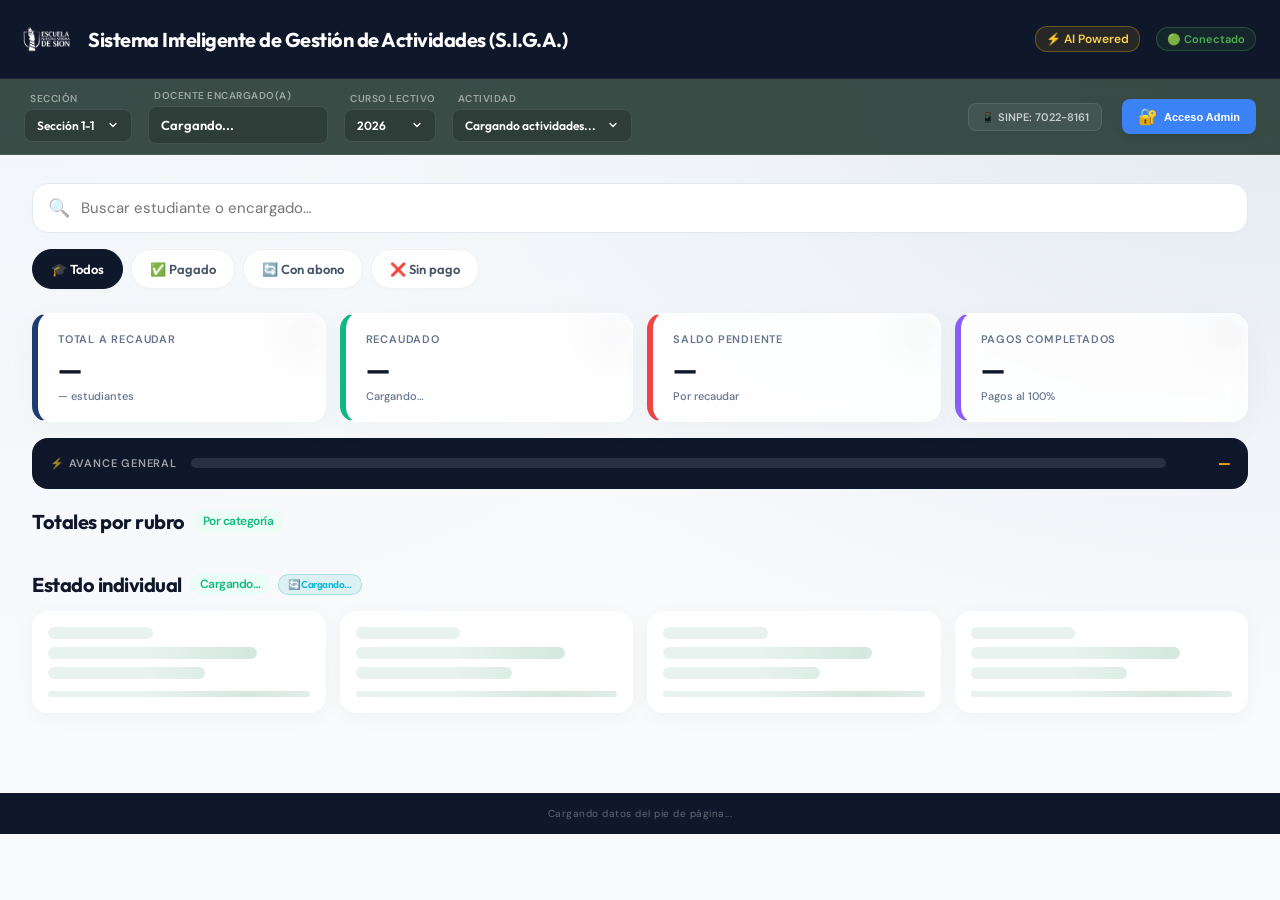
==== commit 4ea5629e: "Fix duplication bug in HTML completely" ====
--- a/public/index.html
+++ b/public/index.html
@@ -15,7 +15,6 @@
 <script src='./js/main.js'></script>
 </head>
 <body>
-<div id="main-content-wrapper" style="display:flex; flex-direction:column; min-height:100vh;">
 
 <!-- TEST MODE BANNER (hidden by default) -->
 <div class="test-mode-banner" id="testModeBanner" style="display:none;">
@@ -608,601 +607,6 @@
 
 
 
-
-</head>
-<body>
-
-<!-- TEST MODE BANNER (hidden by default) -->
-<div class="test-mode-banner" id="testModeBanner" style="display:none;">
-  🧪 MODO PRUEBA ACTIVO — Los comprobantes se analizan pero NO se registran en la Base de Datos
-</div>
-
-<!-- COUNTDOWN -->
-<div class="countdown-bar" id="countdownBar"></div>
-
-
-<!-- TWO-TIER HEADER -->
-<div class="header-two-tier">
-  <!-- TOP BAR: Identity & Status -->
-  <div class="header-top-bar">
-    <div class="logo-wrap" style="display:flex;align-items:center;gap:10px;">
-      <div class="logo-icon"><img src="escudo_white.png" alt="Sión" style="height:64px; object-fit:contain; margin-right:8px;"></div>
-      <div style="display:flex; flex-direction:column; justify-content:center;">
-        <div class="header-title" style="font-size:20px;font-weight:700;letter-spacing:-0.5px; white-space:nowrap; color:#fff;">Sistema Inteligente de Gestión de Actividades (S.I.G.A.)</div>
-        
-      </div>
-    </div>
-    <div class="header-top-right">
-      <span class="meta-det" style="font-size:12px; font-weight:600; color:#FCD34D; background:rgba(255, 193, 7, 0.1); padding:4px 10px; border-radius:12px; border:1px solid rgba(255,193,7,0.3);">⚡ AI Powered</span>
-      <div class="live-dot-new" id="liveDot" title="Conectado a Supabase">🟢 Conectado</div>
-    </div>
-  </div>
-  </div>
-
-  <!-- BOTTOM BAR: Filters & Action -->
-  <div class="header-bottom-bar">
-    <div class="filters-wrap">
-      <div class="filter-group">
-        <label>Sección</label>
-        <select id="sagaSeccionSelect" onchange="changeSección(this.value)" class="saga-select">
-          <option value="1-1">Sección 1-1</option>
-          <option value="1-2">Sección 1-2</option>
-          <option value="2-1">Sección 2-1</option>
-          <option value="2-2">Sección 2-2</option>
-          <option value="3-1">Sección 3-1</option>
-          <option value="3-2">Sección 3-2</option>
-          <option value="4-1">Sección 4-1</option>
-          <option value="4-2">Sección 4-2</option>
-          <option value="5-1">Sección 5-1</option>
-          <option value="5-2">Sección 5-2</option>
-          <option value="6-1">Sección 6-1</option>
-          <option value="6-2">Sección 6-2</option>
-        </select>
-      </div>
-      <div class="filter-group">
-        <label>Docente Encargado(a)</label>
-        <div class="saga-select" style="display:flex; align-items:center; min-width:180px; background:rgba(255,255,255,0.05); color:#fff; border:1px solid rgba(255,255,255,0.1); font-weight:600; font-size:13px; height: 38px; cursor:default;" id="headerDocenteText">
-          Cargando...
-        </div>
-      </div>
-      <div class="filter-group">
-        <label>Curso Lectivo</label>
-        <select id="sagaAnioSelect" onchange="changeAnio(this.value)" class="saga-select">
-          <option value="2026">2026</option>
-        </select>
-      </div>
-      <div class="filter-group">
-        <label>Actividad</label>
-        <select id="sigaActividadSelect" onchange="changeActividad(this.value)" class="saga-select" style="min-width: 180px;">
-          <option value="">Cargando actividades...</option>
-        </select>
-      </div>
-    </div>
-    <div class="actions-wrap">
-      <div class="sinpe-badge-new">📱 SINPE: 7022-8161</div>
-      <button class="admin-btn" id="adminBtn" onclick="openAdminPanel()">
-        ⚙️ Admin
-        <span class="admin-badge-count" id="adminBadgeCount" style="display:none;">0</span>
-      </button>
-      <button class="google-login-btn" id="googleLoginBtn" onclick="openLoginModal()" style="display:flex; align-items:center; gap:6px; background:#3b82f6; color:#fff; font-weight:600; padding:8px 16px; border-radius:8px; border:none; cursor:pointer; box-shadow:0 4px 6px -1px rgba(0,0,0,0.1); transition:all 0.2s ease; margin-left:8px;">
-        <span style="font-size:16px;">🔐</span>
-        <span>Acceso Admin</span>
-      </button>
-    </div>
-  </div>
-</div>
-<!-- MAIN -->
-<div class="main">
-  <div class="search-bar">
-    <span class="search-icon">🔍</span>
-    <input type="text" id="searchInput" placeholder="Buscar estudiante o encargado…"
-           oninput="onSearch(this.value)" autocomplete="off" autocorrect="off" spellcheck="false">
-    <button class="search-clear" id="searchClear" onclick="clearSearch()" aria-label="Borrar">✕</button>
-  </div>
-  <div class="filter-tabs">
-    <div class="tab tab-all active" onclick="setTab('all')" id="tab-all">🎓 Todos</div>
-    <div class="tab tab-paid"       onclick="setTab('paid')" id="tab-paid">✅ Pagado</div>
-    <div class="tab tab-partial"    onclick="setTab('partial')" id="tab-partial">🔄 Con abono</div>
-    <div class="tab tab-pending"    onclick="setTab('pending')" id="tab-pending">❌ Sin pago</div>
-  </div>
-  <div class="error-banner" id="errorBanner">
-    <h4>⚠️ No se pudo cargar desde Base de Datos</h4>
-    <p id="errorMsg">Error de conexión.</p>
-  </div>
-  <div class="kpi-row">
-    <div class="kpi-card kpi-total"><div class="kpi-label">Total a recaudar</div><div class="kpi-value" id="kpi-total">—</div><div class="kpi-sub" id="kpi-total-sub">— estudiantes</div></div>
-    <div class="kpi-card kpi-received"><div class="kpi-label">Recaudado</div><div class="kpi-value" id="kpi-received">—</div><div class="kpi-sub" id="kpi-pct">Cargando…</div></div>
-    <div class="kpi-card kpi-pending"><div class="kpi-label">Saldo pendiente</div><div class="kpi-value" id="kpi-pending">—</div><div class="kpi-sub">Por recaudar</div></div>
-    <div class="kpi-card kpi-count"><div class="kpi-label">Pagos completados</div><div class="kpi-value" id="kpi-count">—</div><div class="kpi-sub">Pagos al 100%</div></div>
-  </div>
-  <div class="progress-banner">
-    <div class="progress-label">⚡ Avance general</div>
-    <div class="progress-track"><div class="progress-fill" id="mainProgressFill" style="width:0%"></div></div>
-    <div class="progress-pct" id="mainProgressPct">—</div>
-  </div>
-  <!-- BALANCE EGRESOS -->
-  <div class="balance-egr-card" id="balanceEgrCard" style="display:none;">
-    <div class="balance-egr-header">
-      <span class="balance-egr-title" id="balanceEgrTitle">💰 Balance del Festival</span>
-      <button class="balance-egr-btn" onclick="openEgresosModal()">📋 Ver detalle</button>
-    </div>
-    <div class="balance-egr-grid">
-      <div class="balance-egr-item"><div class="bei-label">Recaudado</div><div class="bei-val green" id="egr-recaudado">—</div></div>
-      <div class="balance-egr-item"><div class="bei-label">Gastado</div><div class="bei-val red" id="egr-gastado">—</div></div>
-      <div class="balance-egr-item"><div class="bei-label">Saldo</div><div class="bei-val teal" id="egr-saldo">—</div></div>
-    </div>
-    <div id="egr-cats-public"></div>
-  </div>
-  <div class="section-title" style="margin-top:4px;">
-    Totales por rubro
-    <span class="count-badge" id="rubros-badge">Por categoría</span>
-  </div>
-  <div id="rubrosGrid" class="rubros-grid"></div>
-  <div class="section-title">
-    Estado individual
-    <span class="count-badge" id="resultCount">Cargando…</span>
-    <span class="updated-badge" id="updatedBadge" onclick="loadData()" title="Click para actualizar">🔄 Cargando…</span>
-  </div>
-  <div class="student-grid" id="studentGrid">
-    <div class="skeleton"><div class="skel-line w40"></div><div class="skel-line w80"></div><div class="skel-line w60"></div><div class="skel-bar"></div></div>
-    <div class="skeleton"><div class="skel-line w40"></div><div class="skel-line w80"></div><div class="skel-line w60"></div><div class="skel-bar"></div></div>
-    <div class="skeleton"><div class="skel-line w40"></div><div class="skel-line w80"></div><div class="skel-line w60"></div><div class="skel-bar"></div></div>
-    <div class="skeleton"><div class="skel-line w40"></div><div class="skel-line w80"></div><div class="skel-line w60"></div><div class="skel-bar"></div></div>
-  </div>
-</div>
-
-<div class="footer" id="footerText">Cargando datos del pie de página...</div>
-
-<!-- STUDENT MODAL -->
-<div class="modal-overlay" id="modalOverlay" onclick="closeModalOnBg(event)">
-  <div class="modal" id="modal">
-    <div class="modal-header">
-      <div class="modal-handle"></div>
-      <button class="modal-close" onclick="closeModal()">✕</button>
-      <div class="modal-num" id="m-num">Estudiante #01</div>
-      <div class="modal-name" id="m-name">Nombre</div>
-      <div id="m-extra-details" style="font-size:11px;color:rgba(255,255,255,0.7);margin-top:-4px;margin-bottom:6px;display:flex;gap:15px;flex-wrap:wrap;">
-        <span id="m-cedula">Cédula: -</span>
-        <span id="m-dob">Nacimiento: -</span>
-      </div>
-      <div class="modal-parents" id="m-parents" style="margin-bottom:14px;">Padres</div>
-      <div class="modal-status-row">
-        <span class="modal-pill" id="m-pill">Estado</span>
-        <span class="modal-pct-text" id="m-pct-text">0%</span>
-      </div>
-    </div>
-    <div class="modal-body" id="modalBody">
-      <!-- Tarjeta de Saldo a Favor -->
-      <div id="m-excess-card" style="display:none; background:rgba(6,182,212,0.08); border:1.5px solid #fbbf24; border-radius:12px; padding:12px 16px; margin-bottom:16px; align-items:center; gap:12px; box-shadow:0 4px 12px rgba(245,158,11,0.05);">
-        <span style="font-size:22px;">💰</span>
-        <div style="flex:1;">
-          <div style="font-size:11px; font-weight:700; text-transform:uppercase; letter-spacing:0.5px; color:#0891b2; margin-bottom:2px;">Saldo a favor</div>
-          <div style="font-family:'Outfit',sans-serif; font-size:16px; font-weight:700; color:#d97706;" id="m-excess-value">₡ 0</div>
-        </div>
-      </div>
-      <div class="amounts-grid">
-        <div class="amount-card total-card"><div class="amount-card-label">Cuota Total</div><div class="amount-card-value" id="m-total">₡ 0</div></div>
-        <div class="amount-card paid-card"><div class="amount-card-label">Abonado</div><div class="amount-card-value" id="m-paid">₡ 0</div></div>
-        <div class="amount-card pend-card"><div class="amount-card-label">Pendiente</div><div class="amount-card-value" id="m-pend">₡ 0</div></div>
-      </div>
-      <div class="modal-progress-wrap">
-        <div class="modal-progress-label"><span>Progreso de pago</span><span id="m-pct-big">0%</span></div>
-        <div class="modal-progress-track"><div class="modal-progress-fill" id="m-fill" style="width:0%"></div></div>
-      </div>
-      <div class="section-subtitle">🏷️ Participación</div>
-      <div class="tags-row" id="m-tags"></div>
-      <div class="section-subtitle">📊 Desglose de cuota</div>
-      <div class="desglose-grid" id="m-desglose"></div>
-      <!-- COMMENT -->
-      <div class="comment-box" id="m-comment-box" style="display:none;">
-        <div class="comment-label">📝 Observación</div>
-        <div class="comment-text" id="m-comment-text"></div>
-        <textarea class="comment-textarea" id="m-comment-textarea" placeholder="Escribir observación…"></textarea>
-        <button class="comment-save-btn" id="m-comment-save-btn" onclick="saveComment()">💾 Guardar observación</button>
-      </div>
-      <div class="section-subtitle">💳 Historial de abonos</div>
-      <div class="payments-list" id="m-payments"></div>
-      <!-- UPLOAD SECTION -->
-      <div class="upload-section" id="m-upload-section">
-        <div class="section-subtitle">📤 Subir comprobante</div>
-        <div class="test-toggle">
-          <input type="checkbox" id="testModeCheck" onchange="toggleTestMode(this.checked)">
-          <label for="testModeCheck">Modo prueba (no registra en SIGA)</label>
-        </div>
-        <div id="upload-ui">
-          <div class="upload-zone" id="uploadZone" onclick="document.getElementById('uploadInput').click()" ondragover="handleDragOver(event)" ondrop="handleDrop(event)">
-            <div class="upload-icon">📷</div>
-            <div class="upload-text">Tocar para seleccionar imagen</div>
-            <div class="upload-sub">JPG, PNG, WEBP, HEIC · Máx 10MB</div>
-          </div>
-          <input type="file" id="uploadInput" class="upload-input" accept="image/jpeg,image/jpg,image/png,image/webp,image/heic" onchange="handleFileSelect(this)">
-          <div class="upload-preview" id="uploadPreview">
-            <img id="uploadPreviewImg" src="" alt="Preview">
-            <div class="upload-preview-name" id="uploadPreviewName"></div>
-          </div>
-          <button class="btn-main upload-btn" id="uploadBtn" onclick="uploadComprobante('abono')" style="display:none;margin-top:8px;">
-            📤 Registrar como Pago
-          </button>
-          <button class="btn-main upload-btn" id="uploadDevBtn" onclick="uploadComprobante('devolucion')" style="display:none;margin-top:8px;background:#f59e0b;border-color:#fbbf24;">
-            💸 Registrar como Devolución
-          </button>
-        </div>
-        <div id="processing-ui" style="display:none;">
-          <div class="processing-box">
-            <div class="processing-spinner">⚙️</div>
-            <div class="processing-title">Procesando comprobante…</div>
-            <div id="processing-steps"></div>
-          </div>
-        </div>
-        <div id="result-ui" style="display:none;"></div>
-      </div>
-      <!-- BUTTONS -->
-      <div id="m-btn-paid-complete" class="btn-paid-complete" style="display:none;">✅ Pago completado — gracias</div>
-      <div id="m-btn-in-review" class="btn-in-review" style="display:none;">⏳ Comprobante en revisión…</div>
-      <button class="btn-main" id="m-whatsapp" onclick="sendWhatsApp()" style="display:none;">
-        📱 Copiar mensaje de recordatorio para WhatsApp
-      </button>
-    </div>
-  </div>
-</div>
-
-<!-- ADMIN PANEL -->
-<div class="admin-panel-overlay" id="adminPanelOverlay">
-  <div class="admin-panel">
-    <div class="admin-panel-header">
-      <button class="admin-panel-close" onclick="closeAdminPanel()">✕</button>
-      <div class="admin-panel-title">Panel de Administración</div>
-      <div class="admin-panel-sub" id="adminUserEmail">Festival Sión 2026</div>
-      
-      <div class="admin-tabs" style="display:flex; flex-wrap:wrap; gap:5px; justify-content:center; margin-bottom:20px;">
-        <div class="admin-tab active" onclick="setAdminTab('pending')" id="atab-pending" style="padding:8px 12px; font-size:12px;">📋 Pendientes <span id="pending-count-badge"></span></div>
-        <div class="admin-tab" onclick="setAdminTab('history')" id="atab-history" style="padding:8px 12px; font-size:12px;">📖 Historial</div>
-        <div class="admin-tab" onclick="setAdminTab('reports')" id="atab-reports" style="padding:8px 12px; font-size:12px;">📊 Resumen/Ingresos</div>
-        <div class="admin-tab" onclick="setAdminTab('rejected')" id="atab-rejected" style="padding:8px 12px; font-size:12px;">❌ Rechazados</div>
-        <div class="admin-tab" onclick="setAdminTab('egresos')" id="atab-egresos" style="padding:8px 12px; font-size:12px;">💸 Egresos</div>
-        <div class="admin-tab" onclick="setAdminTab('settings')" id="atab-settings" style="padding:8px 12px; font-size:12px; background:#4a148c; color:white;">⚙️ Config. Actividades</div>
-      </div>
-  
-    </div>
-    <div class="admin-panel-body">
-      <div id="admin-pending-view">
-        <div id="auto-approved-section"></div>
-        <div id="pending-list"><div class="admin-loading"><div class="admin-dots"><span></span><span></span><span></span></div></div></div>
-      </div>
-      <div id="admin-history-view" style="display:none;">
-        <div id="history-list"><div class="admin-loading"><div class="admin-dots"><span></span><span></span><span></span></div></div></div>
-      </div>
-      
-      <div id="admin-reports-view" style="display:none;">
-        <div class="kpi-container" style="display:flex; gap:10px; margin-bottom:20px; flex-wrap:wrap;">
-           <div style="flex:1; background:var(--bg-card); padding:15px; border-radius:10px; border-left:4px solid #4CAF50; text-align:center;">
-             <div style="font-size:11px; color:#aaa;">Total Recaudado</div>
-             <div id="kpi-recaudado" style="font-size:20px; font-weight:bold; color:#4CAF50;">₡0</div>
-           </div>
-           <div style="flex:1; background:var(--bg-card); padding:15px; border-radius:10px; border-left:4px solid #FF9800; text-align:center;">
-             <div style="font-size:11px; color:#aaa;">Total Pendiente</div>
-             <div id="kpi-pendiente" style="font-size:20px; font-weight:bold; color:#FF9800;">₡0</div>
-           </div>
-           <div style="flex:1; background:var(--bg-card); padding:15px; border-radius:10px; border-left:4px solid #F44336; text-align:center;">
-             <div style="font-size:11px; color:#aaa;">Total Egresos</div>
-             <div id="kpi-egresos" style="font-size:20px; font-weight:bold; color:#F44336;">₡0</div>
-           </div>
-        </div>
-        <div class="section-title">📊 Reportes Detallados</div>
-  
-        <div id="reports-content"></div>
-      </div>
-      <div id="admin-rejected-view" style="display:none;">
-        <div id="rejected-list"></div>
-      </div>
-      <div id="admin-egresos-view" style="display:none;">
-        <div id="egresos-admin-content"></div>
-      </div>
-      <div id="admin-bulk-view" style="display:none; padding: 20px;">
-        <h3 style="margin-top:0;color:#fff;">📥 Carga Masiva de Alumnos (SAGA)</h3>
-        <p style="color:#aaa;font-size:13px;margin-bottom:15px;line-height:1.4;">
-          Copia las columnas de tu Excel de estudiantes y pégalas en el cuadro de texto. El sistema detectará automáticamente el Número de lista, Nombre, Género (niño/niña) y si tiene hermanos (sí/no).
-        </p>
-        <div style="margin-bottom:15px;">
-          <textarea id="bulkImportText" placeholder="Ejemplo de formato:&#10;1	Alvarado Guevara, Miguel	niño	no&#10;2	Mora, María	niña	sí" style="width:100%;height:150px;background:#151515;color:#fff;border:1px solid #333;border-radius:6px;padding:10px;font-family:monospace;font-size:12px;outline:none;resize:vertical;"></textarea>
-        </div>
-        <div style="display:flex;gap:10px;margin-bottom:20px;">
-          <button class="btn btn-success" onclick="parseBulkStudents()" style="background:#28a745;color:#fff;padding:8px 16px;border:none;border-radius:6px;cursor:pointer;font-weight:bold;font-size:13px;">👁️ Procesar Lista</button>
-          <button class="btn btn-secondary" onclick="document.getElementById('bulkImportText').value=''; document.getElementById('bulkPreviewContainer').style.display='none';" style="background:#555;color:#fff;padding:8px 16px;border:none;border-radius:6px;cursor:pointer;font-weight:bold;font-size:13px;">Limpiar</button>
-        </div>
-        
-        <div id="bulkPreviewContainer" style="display:none;">
-          <h4 style="color:#fff;margin-top:0;margin-bottom:10px;">Estudiantes Detectados (<span id="bulkCountSpan">0</span>)</h4>
-          <div style="max-height:200px;overflow-y:auto;border:1px solid #333;border-radius:6px;background:#111;margin-bottom:15px;">
-            <table style="width:100%;border-collapse:collapse;color:#fff;font-size:12px;text-align:left;">
-              <thead>
-                <tr style="background:#222;border-bottom:1px solid #333;">
-                  <th style="padding:6px 10px;">N°</th>
-                  <th style="padding:6px 10px;">Nombre</th>
-                  <th style="padding:6px 10px;">Género</th>
-                  <th style="padding:6px 10px;">Hermano</th>
-                </tr>
-              </thead>
-              <tbody id="bulkPreviewTbody"></tbody>
-            </table>
-          </div>
-          <button class="btn btn-success" onclick="submitBulkImport()" style="background:#007bff;color:#fff;padding:10px 20px;border:none;border-radius:6px;cursor:pointer;font-weight:bold;font-size:14px;width:100%;">💾 Confirmar y Registrar en SAGA</button>
-        </div>
-      </div>
-      
-      <!-- CRONOGRAMA EDITOR VIEW -->
-      <div id="admin-milestones-view" style="display:none; padding: 20px; color:#2c3e50;">
-        <h3 style="margin-top:0;color:#0f172a;font-family:'Outfit',sans-serif;font-weight:700;">🎪 Configurar Cronograma (Cintillo Rojo)</h3>
-        <p style="color:#64748b;font-size:13px;margin-bottom:15px;line-height:1.4;">
-          Configura los hitos y fechas límite de cuenta regresiva para esta actividad. Si la lista está vacía o todos los hitos están en el pasado, el cintillo rojo se ocultará automáticamente.
-        </p>
-        <div id="milestonesEditorContainer" style="display:flex;flex-direction:column;gap:10px;margin-bottom:20px;"></div>
-        <button class="btn-main" onclick="addMilestoneRow()" style="background:#0f172a;color:#fff;border:none;border-radius:10px;padding:8px 16px;cursor:pointer;font-weight:bold;font-size:13px;display:inline-flex;align-items:center;gap:6px;min-height:auto;width:auto;margin-bottom:20px;">➕ Agregar Hito</button>
-        <button class="btn-main" onclick="saveMilestones()" style="background:#10b981;color:#fff;border:none;border-radius:10px;padding:12px;cursor:pointer;font-weight:bold;font-size:14px;width:100%;">💾 Guardar Cambios en Base de Datos</button>
-      </div>
-      
-      <!-- AJUSTES (SETTINGS) VIEW -->
-      <div id="admin-settings-view" style="display:none; padding: 20px; color:#2c3e50; font-family:'DM Sans',sans-serif;">
-        <h3 style="margin-top:0;color:#0f172a;font-family:'Outfit',sans-serif;font-weight:700;margin-bottom:10px;">⚙️ Ajustes del Sistema</h3>
-        <p style="color:#64748b;font-size:13px;margin-bottom:20px;line-height:1.4;">
-          Configura y crea nuevas secciones de alumnos o da de alta actividades con cuotas personalizadas.
-        </p>
-        
-        <div style="display:grid; grid-template-columns:1fr; gap:24px; margin-bottom:20px;">
-          
-          <!-- TARJETA SECCIONES -->
-          <div style="background:#fff; border:1px solid #e2e8f0; border-radius:16px; padding:20px; box-shadow:0 4px 12px rgba(15,23,42,0.02);">
-            <h4 style="margin-top:0;color:#0f172a;font-family:'Outfit',sans-serif;font-weight:700;margin-bottom:15px;display:flex;align-items:center;gap:8px;">🏫 Crear o Actualizar Sección</h4>
-            
-            <div style="display:flex; flex-direction:column; gap:12px;">
-              <div style="display:grid; grid-template-columns:1fr 1fr; gap:12px;">
-                <div style="display:flex; flex-direction:column; gap:4px;">
-                  <label style="font-size:11px; font-weight:600; color:#475569; text-transform:uppercase;">Nombre Sección</label>
-                  <input type="text" id="set-sec-nombre" placeholder="Ej: 1-3" style="padding:10px; border:1px solid #e2e8f0; border-radius:10px; font-size:13px; outline:none;">
-                </div>
-                <div style="display:flex; flex-direction:column; gap:4px;">
-                  <label style="font-size:11px; font-weight:600; color:#475569; text-transform:uppercase;">Año Escolar</label>
-                  <select id="set-sec-year" style="padding:10px; border:1px solid #e2e8f0; border-radius:10px; font-size:13px; outline:none; background:white;"></select>
-                </div>
-              </div>
-              
-              <div style="display:flex; flex-direction:column; gap:4px;">
-                <label style="font-size:11px; font-weight:600; color:#475569; text-transform:uppercase;">Nombre completo del Docente</label>
-                <input type="text" id="set-sec-docente" placeholder="Ej: '+currentDocente+'" style="padding:10px; border:1px solid #e2e8f0; border-radius:10px; font-size:13px; outline:none;">
-              </div>
-              
-              <div style="display:grid; grid-template-columns:1fr 1fr; gap:12px;">
-                <div style="display:flex; flex-direction:column; gap:4px;">
-                  <label style="font-size:11px; font-weight:600; color:#475569; text-transform:uppercase;">SINPE Principal</label>
-                  <input type="text" id="set-sec-sinpe-p" placeholder="8 dígitos" style="padding:10px; border:1px solid #e2e8f0; border-radius:10px; font-size:13px; outline:none;">
-                </div>
-                <div style="display:flex; flex-direction:column; gap:4px;">
-                  <label style="font-size:11px; font-weight:600; color:#475569; text-transform:uppercase;">SINPE Secundario (Opcional)</label>
-                  <input type="text" id="set-sec-sinpe-s" placeholder="8 dígitos" style="padding:10px; border:1px solid #e2e8f0; border-radius:10px; font-size:13px; outline:none;">
-                </div>
-              </div>
-              
-              <div style="display:flex; flex-direction:column; gap:4px;">
-                <label style="font-size:11px; font-weight:600; color:#475569; text-transform:uppercase;">Titular de la cuenta</label>
-                <input type="text" id="set-sec-sinpe-titular" placeholder="Ej: María Mora" style="padding:10px; border:1px solid #e2e8f0; border-radius:10px; font-size:13px; outline:none;">
-              </div>
-              
-              <button class="btn-main" onclick="saveSección()" style="background:#0f172a; color:#fff; border:none; border-radius:10px; padding:12px; cursor:pointer; font-weight:bold; font-size:13px; margin-top:8px; width:100%;">💾 Guardar Sección</button>
-            </div>
-          </div>
-          
-          <!-- TARJETA ACTIVIDADES -->
-          <div style="background:#fff; border:1px solid #e2e8f0; border-radius:16px; padding:20px; box-shadow:0 4px 12px rgba(15,23,42,0.02);">
-            <h4 style="margin-top:0;color:#0f172a;font-family:'Outfit',sans-serif;font-weight:700;margin-bottom:15px;display:flex;align-items:center;gap:8px;">🎉 Crear Nueva Actividad</h4>
-            
-            <div style="display:flex; flex-direction:column; gap:12px;">
-              <div style="display:grid; grid-template-columns:1fr 1fr; gap:12px;">
-                <div style="display:flex; flex-direction:column; gap:4px;">
-                  <label style="font-size:11px; font-weight:600; color:#475569; text-transform:uppercase;">Nombre de Actividad</label>
-                  <input type="text" id="set-act-nombre" placeholder="Ej: Festival Sión 2027" style="padding:10px; border:1px solid #e2e8f0; border-radius:10px; font-size:13px; outline:none;">
-                </div>
-                <div style="display:flex; flex-direction:column; gap:4px;">
-                  <label style="font-size:11px; font-weight:600; color:#475569; text-transform:uppercase;">Año Escolar</label>
-                  <select id="set-act-year" style="padding:10px; border:1px solid #e2e8f0; border-radius:10px; font-size:13px; outline:none; background:white;"></select>
-                </div>
-              </div>
-              
-              <div style="display:flex; flex-direction:column; gap:6px;">
-                <label style="font-size:11px; font-weight:600; color:#475569; text-transform:uppercase;">Asociación</label>
-                <div style="display:flex; gap:16px; font-size:13px;">
-                  <label style="display:flex; align-items:center; gap:6px; cursor:pointer;">
-                    <input type="radio" name="set-act-asoc" value="global" checked onclick="toggleActAsoc('global')"> Global (Todas las secciones)
-                  </label>
-                  <label style="display:flex; align-items:center; gap:6px; cursor:pointer;">
-                    <input type="radio" name="set-act-asoc" value="seccion" onclick="toggleActAsoc('seccion')"> Específica de una sección
-                  </label>
-                </div>
-              </div>
-              
-              <div id="set-act-seccion-wrap" style="display:none; flex-direction:column; gap:4px;">
-                <label style="font-size:11px; font-weight:600; color:#475569; text-transform:uppercase;">Seleccionar Sección</label>
-                <select id="set-act-seccion" style="padding:10px; border:1px solid #e2e8f0; border-radius:10px; font-size:13px; outline:none; background:white;"></select>
-              </div>
-              
-              <div style="display:flex; flex-direction:column; gap:6px;">
-                <label style="font-size:11px; font-weight:600; color:#475569; text-transform:uppercase;">Esquema de Cobro</label>
-                <div style="display:flex; gap:16px; font-size:13px;">
-                  <label style="display:flex; align-items:center; gap:6px; cursor:pointer;">
-                    <input type="radio" name="set-act-cobro" value="unica" checked onclick="toggleActCobroScheme('unica')"> Cuota Única (Monto fijo)
-                  </label>
-                  <label style="display:flex; align-items:center; gap:6px; cursor:pointer;">
-                    <input type="radio" name="set-act-cobro" value="desglose" onclick="toggleActCobroScheme('desglose')"> Desglose Detallado de Rubros
-                  </label>
-                </div>
-              </div>
-              
-              <!-- PANEL CUOTA UNICA -->
-              <div id="cobro-unica-panel" style="display:block; background:#f8fafc; padding:15px; border-radius:12px; border:1px solid #e2e8f0;">
-                <div style="display:flex; flex-direction:column; gap:4px;">
-                  <label style="font-size:11px; font-weight:600; color:#475569; text-transform:uppercase;">Monto Único (₡)</label>
-                  <input type="number" id="set-act-monto-unico" placeholder="Ej: 15000" style="padding:10px; border:1px solid #e2e8f0; border-radius:10px; font-size:13px; outline:none;">
-                </div>
-              </div>
-              
-              <!-- PANEL DESGLOSE RUBROS -->
-              <div id="cobro-desglose-panel" style="display:none; background:#f8fafc; padding:15px; border-radius:12px; border:1px solid #e2e8f0;">
-                <label style="font-size:11px; font-weight:600; color:#475569; text-transform:uppercase; display:block; margin-bottom:8px;">Rubros de Cobro Detallados</label>
-                <div id="settingsRubrosContainer" style="margin-bottom:12px;"></div>
-                <button type="button" class="btn-main" onclick="addSettingsRubroRow()" style="background:#0f172a; color:#fff; border:none; border-radius:8px; padding:6px 12px; cursor:pointer; font-weight:bold; font-size:12px; display:inline-flex; align-items:center; gap:4px; min-height:auto; width:auto;">➕ Agregar Rubro</button>
-              </div>
-              
-              <button class="btn-main" onclick="saveActividad()" style="background:#10b981; color:#fff; border:none; border-radius:10px; padding:12px; cursor:pointer; font-weight:bold; font-size:13px; margin-top:8px; width:100%;">🚀 Crear Actividad</button>
-            </div>
-          </div>
-          
-        </div>
-      </div>
-
-      <!-- ASISTENTE IA VIEW -->
-      <div id="admin-assistant-view" style="display:none; padding: 20px; color:#0f172a; font-family:'DM Sans',sans-serif;">
-        <h3 style="margin-top:0;color:#0f172a;font-family:'Outfit',sans-serif;font-weight:700;display:flex;align-items:center;gap:8px;">💬 Asistente Financiero SIGA AI</h3>
-        <p style="color:#64748b;font-size:13px;margin-bottom:15px;line-height:1.4;">
-          Pregúntale a SIGA AI cualquier detalle sobre los pagos, saldos a favor, egresos o el estado general de las finanzas de esta sección.
-        </p>
-        
-        <!-- Sugerencias -->
-        <div style="display:flex;gap:8px;flex-wrap:wrap;margin-bottom:15px;">
-          <button class="btn-quick-question" onclick="askAssistant('Dame un resumen ejecutivo de las finanzas de esta sección')" style="background:#f1f5f9;border:1px solid #cbd5e1;border-radius:18px;padding:6px 12px;font-size:12px;cursor:pointer;color:#334155;font-weight:600;transition:all 0.2s;">📊 Resumen Ejecutivo</button>
-          <button class="btn-quick-question" onclick="askAssistant('¿Qué estudiantes tienen saldo a favor y de cuánto es?')" style="background:#f1f5f9;border:1px solid #cbd5e1;border-radius:18px;padding:6px 12px;font-size:12px;cursor:pointer;color:#334155;font-weight:600;transition:all 0.2s;">💰 Saldos a Favor</button>
-          <button class="btn-quick-question" onclick="askAssistant('¿Cuáles son los egresos más representativos y la caja libre?')" style="background:#f1f5f9;border:1px solid #cbd5e1;border-radius:18px;padding:6px 12px;font-size:12px;cursor:pointer;color:#334155;font-weight:600;transition:all 0.2s;">💸 Egresos y Caja</button>
-        </div>
-
-        <div id="chatHistory" style="height:350px;overflow-y:auto;border:1px solid #e2e8f0;border-radius:12px;background:#ffffff;padding:15px;margin-bottom:15px;display:flex;flex-direction:column;gap:12px;">
-          <div style="background:#f1f5f9;padding:10px 14px;border-radius:12px;max-width:85%;align-self:flex-start;font-size:13px;line-height:1.4;">
-            ¡Hola! Soy <b>SIGA AI</b>. Estoy conectada a la base de datos de Supabase de esta sección y actividad. ¿En qué te puedo ayudar hoy?
-          </div>
-        </div>
-        
-        <div style="display:flex;gap:8px;">
-          <input type="text" id="assistantInput" placeholder="Escribe tu consulta aquí..." onkeydown="if(event.key==='Enter') sendAssistantMessage()" style="flex:1;padding:12px 16px;border:1px solid #cbd5e1;border-radius:12px;font-size:13px;outline:none;font-family:inherit;background:#fff;color:#0f172a;">
-          <button onclick="sendAssistantMessage()" style="background:#0f172a;color:#fff;border:none;border-radius:12px;padding:0 20px;cursor:pointer;font-weight:bold;font-size:13px;transition:all 0.2s;">Enviar</button>
-        </div>
-      </div>
-    </div>
-  </div>
-</div>
-
-<!-- JUSTIFY MODAL -->
-<div class="justify-overlay" id="justifyOverlay">
-  <div class="justify-box">
-    <div class="justify-title" id="justifyTitle">Justificación requerida</div>
-    <div class="justify-sub" id="justifySub">Por favor explicá el motivo de esta acción.</div>
-    <textarea class="justify-textarea" id="justifyText" placeholder="Escribe aquí la justificación…"></textarea>
-    <div class="justify-actions">
-      <button class="justify-cancel" onclick="closeJustify()">Cancelar</button>
-      <button class="justify-confirm" id="justifyConfirm">Confirmar</button>
-    </div>
-  </div>
-</div>
-
-<!-- EDIT RUBRO MODAL -->
-<div class="justify-overlay" id="editRubroOverlay" style="display:none; z-index: 9005;">
-  <div class="justify-box" style="max-width: 440px; background: rgba(255,255,255,0.98); border: 1px solid rgba(0,0,0,0.1); border-radius: 24px; box-shadow: 0 30px 60px rgba(15,23,42,0.15); display: block;">
-    <div class="justify-title" id="editRubroTitle" style="font-family:'Outfit',sans-serif; font-weight:800; font-size:20px; color:#0f172a; letter-spacing:-0.5px;">Ajustar Cobro</div>
-    <div class="justify-sub" id="editRubroSub" style="font-size:12px; color:#64748b; margin-top:4px;">Ajustes personalizados de cobro para el estudiante.</div>
-    
-    <div style="display:flex; flex-direction:column; gap:14px; margin: 20px 0; text-align: left; font-family:'DM Sans',sans-serif;">
-      
-      <!-- PARTICIPACION SWITCH -->
-      <label style="display:flex; align-items:center; gap:8px; font-weight:700; font-size:13px; color:#1e293b; cursor:pointer; background:#f8fafc; padding:10px 14px; border-radius:12px; border:1px solid #e2e8f0; user-select:none;">
-        <input type="checkbox" id="editRubroParticipa" onchange="toggleEditRubroFields()" style="width:16px; height:16px; accent-color:#0f172a; cursor:pointer;">
-        ¿Participa en este cobro / cuota?
-      </label>
-      
-      <!-- FORM FIELDS WRAP -->
-      <div id="editRubroFormFields" style="display:flex; flex-direction:column; gap:12px;">
-        
-        <div style="display:flex; flex-direction:column; gap:4px;">
-          <label style="font-size:10px; font-weight:700; color:#64748b; text-transform:uppercase; letter-spacing:0.5px;">Monto Unitario (₡)</label>
-          <input type="number" id="editRubroMonto" placeholder="Ej: 10000" style="padding:10px 14px; border:1px solid #e2e8f0; border-radius:12px; font-size:13px; outline:none; background:#fff; color:#0f172a; transition:all 0.2s;">
-        </div>
-        
-        <div style="display:flex; flex-direction:column; gap:4px;">
-          <label style="font-size:10px; font-weight:700; color:#64748b; text-transform:uppercase; letter-spacing:0.5px;">Cantidad</label>
-          <input type="number" id="editRubroCantidad" min="1" value="1" style="padding:10px 14px; border:1px solid #e2e8f0; border-radius:12px; font-size:13px; outline:none; background:#fff; color:#0f172a; transition:all 0.2s;">
-          <span style="font-size:11px; color:#64748b; line-height:1.3; margin-top:2px;">(Ej: 2 si solicitó una cuota adicional para un familiar o abuelo)</span>
-        </div>
-
-        <div style="display:flex; flex-direction:column; gap:4px;" id="editRubroTallaWrap">
-          <label style="font-size:10px; font-weight:700; color:#64748b; text-transform:uppercase; letter-spacing:0.5px;">Talla</label>
-          <input type="text" id="editRubroTalla" placeholder="Ej: M, L, 8" style="padding:10px 14px; border:1px solid #e2e8f0; border-radius:12px; font-size:13px; outline:none; background:#fff; color:#0f172a; transition:all 0.2s;">
-        </div>
-        
-      </div>
-      
-      <!-- JUSTIFICACION -->
-      <div style="display:flex; flex-direction:column; gap:4px;">
-        <label style="font-size:10px; font-weight:700; color:#64748b; text-transform:uppercase; letter-spacing:0.5px;">Justificación (Obligatoria)</label>
-        <textarea id="editRubroJustificacion" placeholder="Ej: No asiste al evento / Solicitó kit extra para el abuelo" style="padding:10px 14px; border:1px solid #e2e8f0; border-radius:12px; font-size:13px; height:60px; outline:none; font-family:inherit; resize:none; background:#fff; color:#0f172a; transition:all 0.2s;"></textarea>
-      </div>
-      
-    </div>
-    
-    <div class="justify-actions" style="display:flex; gap:10px; justify-content:flex-end;">
-      <button class="justify-cancel" onclick="closeEditRubroModal()" style="padding:10px 16px; border-radius:12px; font-size:13px; font-weight:600; cursor:pointer; background:#f1f5f9; border:none; color:#475569; transition:all 0.2s;">Cancelar</button>
-      <button class="justify-confirm" id="editRubroConfirmBtn" onclick="submitEditRubro()" style="padding:10px 16px; border-radius:12px; font-size:13px; font-weight:600; cursor:pointer; background:#10b981; border:none; color:#fff; transition:all 0.2s;">Guardar Cambios</button>
-    </div>
-  </div>
-</div>
-
-<!-- IMAGE VIEWER -->
-<div class="img-viewer-overlay" id="imgViewerOverlay" onclick="closeImgViewer(event)">
-  <div class="img-viewer-box">
-    <button class="img-viewer-close" onclick="closeImgViewerDirect()">✕</button>
-    <div class="img-viewer-info" id="imgViewerInfo">
-      <div class="img-viewer-info-title">📋 Datos del comprobante</div>
-      <div class="img-viewer-info-grid" id="imgViewerInfoGrid"></div>
-      <div class="img-viewer-flags" id="imgViewerFlags"></div>
-    </div>
-    <div class="img-viewer-loading" id="imgViewerLoading">⏳ Cargando imagen…</div>
-    <img class="img-viewer-img" id="imgViewerImg" src="" alt="Comprobante" style="display:none;" onload="imgLoaded()" onerror="imgError()">
-    <div class="img-viewer-name" id="imgViewerName"></div>
-    <a class="img-viewer-open-btn" id="imgViewerExternal" href="#" target="_blank" rel="noopener">↗️ Abrir en Drive</a>
-  </div>
-</div>
-
-<!-- GOOGLE SIGN IN -->
-<div id="g_id_onload"
-     data-client_id="788989901068-hs787j085opuvmocifqt4jcgtuum5vmd.apps.googleusercontent.com"
-     data-callback="handleGoogleSión"
-     data-auto_prompt="false">
-</div>
-
-<!-- MODAL DE LOGIN -->
-<div class="login-overlay" id="loginModalOverlay" onclick="if(event.target===this)closeLoginModal()">
-  <div class="login-box">
-    <button class="login-close" onclick="closeLoginModal()">×</button>
-    <div class="login-header">
-      <img src="escudo_color.png" class="login-logo" alt="SIGA">
-      <div class="login-title">Acceso Administrativo</div>
-      <div class="login-sub">Ingresa tus credenciales de SIGA</div>
-    </div>
-    <div class="login-form">
-      <div class="login-field">
-        <label for="loginUsername">Usuario o Correo</label>
-        <input type="text" id="loginUsername" placeholder="Ej: malvarado" autocomplete="username">
-      </div>
-      <div class="login-field">
-        <label for="loginPassword">Contraseña</label>
-        <input type="password" id="loginPassword" placeholder="••••••••" autocomplete="current-password">
-      </div>
-      <button class="login-btn-submit" onclick="submitPasswordLogin()">Entrar</button>
-    </div>
-    <div class="login-divider">o también</div>
-    <button class="login-btn-google" onclick="triggerGoogleLoginDirect()">
-      <svg viewBox="0 0 24 24"><path fill="#EA4335" d="M12.24 10.285V14.4h6.887c-.648 2.41-2.519 4.114-5.136 4.114A5.99 5.99 0 0 1 8 12.5c0-3.31 2.69-6 6-6 1.496 0 2.859.549 3.9 1.455l3.08-3.08A9.97 9.97 0 0 0 14 2.5C8.477 2.5 4 6.977 4 12.5S8.477 22.5 14 22.5c5.523 0 10-4.477 10-10 0-.727-.082-1.432-.24-2.115H12.24Z"/></svg>
-      Acceder con Google
-    </button>
-  </div>
-</div>
-
-
-
 <!-- MODAL EGRESOS PÚBLICO -->
 <div class="egr-modal-overlay" id="egresosModalOverlay" onclick="if(event.target===this)closeEgresosModal()">
   <div class="egr-modal">
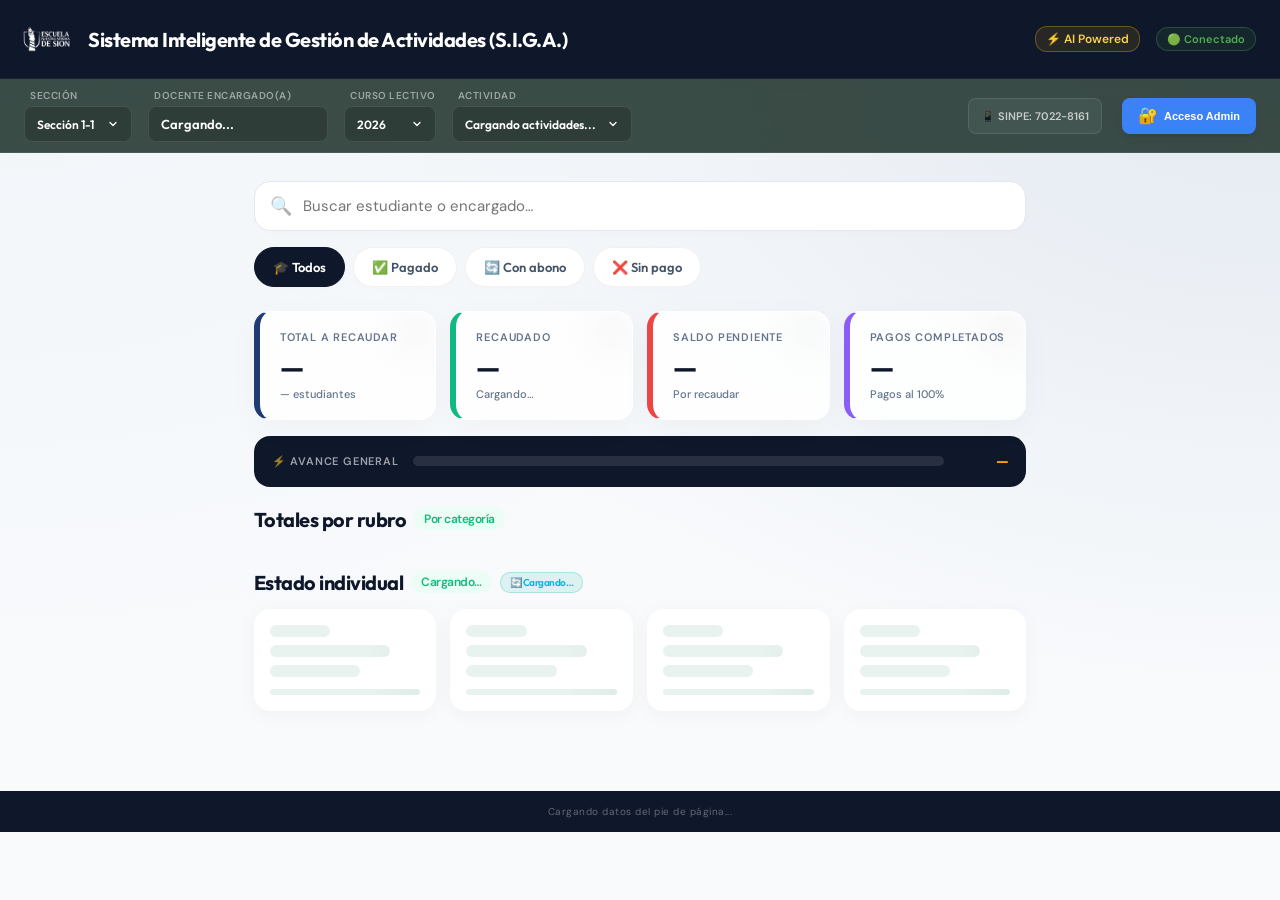
==== commit fd5665dd: "Fix API URLs, align header fields, fix footer spacing, add missing logos" ====
--- a/public/index.html
+++ b/public/index.html
@@ -65,7 +65,7 @@
       </div>
       <div class="filter-group">
         <label>Docente Encargado(a)</label>
-        <div class="saga-select" style="display:flex; align-items:center; min-width:180px; background:rgba(255,255,255,0.05); color:#fff; border:1px solid rgba(255,255,255,0.1); font-weight:600; font-size:13px; height: 38px; cursor:default;" id="headerDocenteText">
+        <div class="saga-select" style="display:flex; align-items:center; min-width:180px; background:rgba(255,255,255,0.05); color:#fff; border:1px solid rgba(255,255,255,0.1); font-weight:600; font-size:13px; height: 36px; box-sizing: border-box; cursor:default;" id="headerDocenteText">
           Cargando...
         </div>
       </div>
@@ -88,7 +88,7 @@
         ⚙️ Admin
         <span class="admin-badge-count" id="adminBadgeCount" style="display:none;">0</span>
       </button>
-      <button class="google-login-btn" id="googleLoginBtn" onclick="openLoginModal()" style="display:flex; align-items:center; gap:6px; background:#3b82f6; color:#fff; font-weight:600; padding:8px 16px; border-radius:8px; border:none; cursor:pointer; box-shadow:0 4px 6px -1px rgba(0,0,0,0.1); transition:all 0.2s ease; margin-left:8px;">
+      <button class="google-login-btn" id="googleLoginBtn" onclick="openLoginModal()" style="display:flex; align-items:center; gap:6px; background:#3b82f6; color:#fff; font-weight:600; padding:0 16px; height:36px; box-sizing:border-box; border-radius:8px; border:none; cursor:pointer; box-shadow:0 4px 6px -1px rgba(0,0,0,0.1); transition:all 0.2s ease; margin-left:8px;">
         <span style="font-size:16px;">🔐</span>
         <span>Acceso Admin</span>
       </button>
@@ -311,8 +311,8 @@
           <textarea id="bulkImportText" placeholder="Ejemplo de formato:&#10;1	Alvarado Guevara, Miguel	niño	no&#10;2	Mora, María	niña	sí" style="width:100%;height:150px;background:#151515;color:#fff;border:1px solid #333;border-radius:6px;padding:10px;font-family:monospace;font-size:12px;outline:none;resize:vertical;"></textarea>
         </div>
         <div style="display:flex;gap:10px;margin-bottom:20px;">
-          <button class="btn btn-success" onclick="parseBulkStudents()" style="background:#28a745;color:#fff;padding:8px 16px;border:none;border-radius:6px;cursor:pointer;font-weight:bold;font-size:13px;">👁️ Procesar Lista</button>
-          <button class="btn btn-secondary" onclick="document.getElementById('bulkImportText').value=''; document.getElementById('bulkPreviewContainer').style.display='none';" style="background:#555;color:#fff;padding:8px 16px;border:none;border-radius:6px;cursor:pointer;font-weight:bold;font-size:13px;">Limpiar</button>
+          <button class="btn btn-success" onclick="parseBulkStudents()" style="background:#28a745;color:#fff;padding:0 16px; height:36px; box-sizing:border-box;border:none;border-radius:6px;cursor:pointer;font-weight:bold;font-size:13px;">👁️ Procesar Lista</button>
+          <button class="btn btn-secondary" onclick="document.getElementById('bulkImportText').value=''; document.getElementById('bulkPreviewContainer').style.display='none';" style="background:#555;color:#fff;padding:0 16px; height:36px; box-sizing:border-box;border:none;border-radius:6px;cursor:pointer;font-weight:bold;font-size:13px;">Limpiar</button>
         </div>
         
         <div id="bulkPreviewContainer" style="display:none;">
@@ -341,7 +341,7 @@
           Configura los hitos y fechas límite de cuenta regresiva para esta actividad. Si la lista está vacía o todos los hitos están en el pasado, el cintillo rojo se ocultará automáticamente.
         </p>
         <div id="milestonesEditorContainer" style="display:flex;flex-direction:column;gap:10px;margin-bottom:20px;"></div>
-        <button class="btn-main" onclick="addMilestoneRow()" style="background:#0f172a;color:#fff;border:none;border-radius:10px;padding:8px 16px;cursor:pointer;font-weight:bold;font-size:13px;display:inline-flex;align-items:center;gap:6px;min-height:auto;width:auto;margin-bottom:20px;">➕ Agregar Hito</button>
+        <button class="btn-main" onclick="addMilestoneRow()" style="background:#0f172a;color:#fff;border:none;border-radius:10px;padding:0 16px; height:36px; box-sizing:border-box;cursor:pointer;font-weight:bold;font-size:13px;display:inline-flex;align-items:center;gap:6px;min-height:auto;width:auto;margin-bottom:20px;">➕ Agregar Hito</button>
         <button class="btn-main" onclick="saveMilestones()" style="background:#10b981;color:#fff;border:none;border-radius:10px;padding:12px;cursor:pointer;font-weight:bold;font-size:14px;width:100%;">💾 Guardar Cambios en Base de Datos</button>
       </div>
       
--- a/public/css/main.css
+++ b/public/css/main.css
@@ -21,7 +21,7 @@
 }
 *,*::before,*::after{box-sizing:border-box;margin:0;padding:0;}
 html{-webkit-text-size-adjust:100%;}
-body{font-family:"DM Sans",sans-serif;background:radial-gradient(at 0% 0%, #f1f5f9 0, transparent 55%), radial-gradient(at 100% 0%, #e2e8f0 0, transparent 55%), #f8fafc;color:var(--forest);min-height:100vh;overflow-x:hidden;background-attachment:fixed;}
+body{display:flex;flex-direction:column;margin:0;font-family:"DM Sans",sans-serif;background:radial-gradient(at 0% 0%, #f1f5f9 0, transparent 55%), radial-gradient(at 100% 0%, #e2e8f0 0, transparent 55%), #f8fafc;color:var(--forest);min-height:100vh;overflow-x:hidden;background-attachment:fixed;}
 
 /* HEADER */
 .header{background:var(--forest);position:sticky;top:0;z-index:200;box-shadow:0 2px 20px rgba(0,0,0,.3);padding-top:var(--safe-top);}
@@ -45,14 +45,14 @@
 @keyframes urgentPulse{0%,100%{opacity:1;}50%{opacity:.7;}}
 
 /* ADMIN BUTTON IN HEADER */
-.admin-btn{display:none;align-items:center;gap:6px;background:rgba(212,168,75,.2);border:1px solid rgba(212,168,75,.4);color:var(--gold);font-size:11px;font-weight:700;padding:5px 12px;border-radius:20px;cursor:pointer;white-space:nowrap;position:relative;}
+.admin-btn{height:36px;box-sizing:border-box;display:flex;align-items:center;display:none;align-items:center;gap:6px;background:rgba(212,168,75,.2);border:1px solid rgba(212,168,75,.4);color:var(--gold);font-size:11px;font-weight:700;padding:5px 12px;border-radius:20px;cursor:pointer;white-space:nowrap;position:relative;}
 .admin-btn.visible{display:flex;}
 .admin-badge-count{background:var(--red);color:#fff;border-radius:50%;width:16px;height:16px;font-size:9px;display:flex;align-items:center;justify-content:center;font-weight:700;}
 .google-login-btn{display:none;align-items:center;gap:6px;background:rgba(255,255,255,.1);border:1px solid rgba(255,255,255,.2);color:rgba(255,255,255,.7);font-size:11px;font-weight:600;padding:5px 12px;border-radius:20px;cursor:pointer;white-space:nowrap;}
 .google-login-btn.visible{display:flex;}
 
 /* SAGA SELECTS IN HEADER */
-.saga-select {
+.saga-select { height: 36px !important; box-sizing: border-box; 
   background: rgba(255,255,255,0.12);
   border: 1px solid rgba(255,255,255,0.25);
   color: #ffffff;
@@ -526,7 +526,7 @@
 .test-toggle input{cursor:pointer;}
 
 /* FOOTER */
-.footer{background:var(--forest);padding:14px 20px calc(14px + var(--safe-bottom));text-align:center;font-size:10px;color:rgba(255,255,255,.35);letter-spacing:.5px;margin-top:24px;}
+.footer{margin-top:auto;background:var(--forest);padding:14px 20px calc(14px + var(--safe-bottom));text-align:center;font-size:10px;color:rgba(255,255,255,.35);letter-spacing:.5px;margin-top:24px;}
 
 /* REPORTS */
 .report-section{margin-bottom:20px;}
@@ -899,7 +899,7 @@
   align-items: center;
   gap: 12px;
 }
-.sinpe-badge-new {
+.sinpe-badge-new { height: 36px; box-sizing: border-box; display: flex; align-items: center; 
   font-size: 11px;
   font-weight: 600;
   color: rgba(255,255,255,0.7);
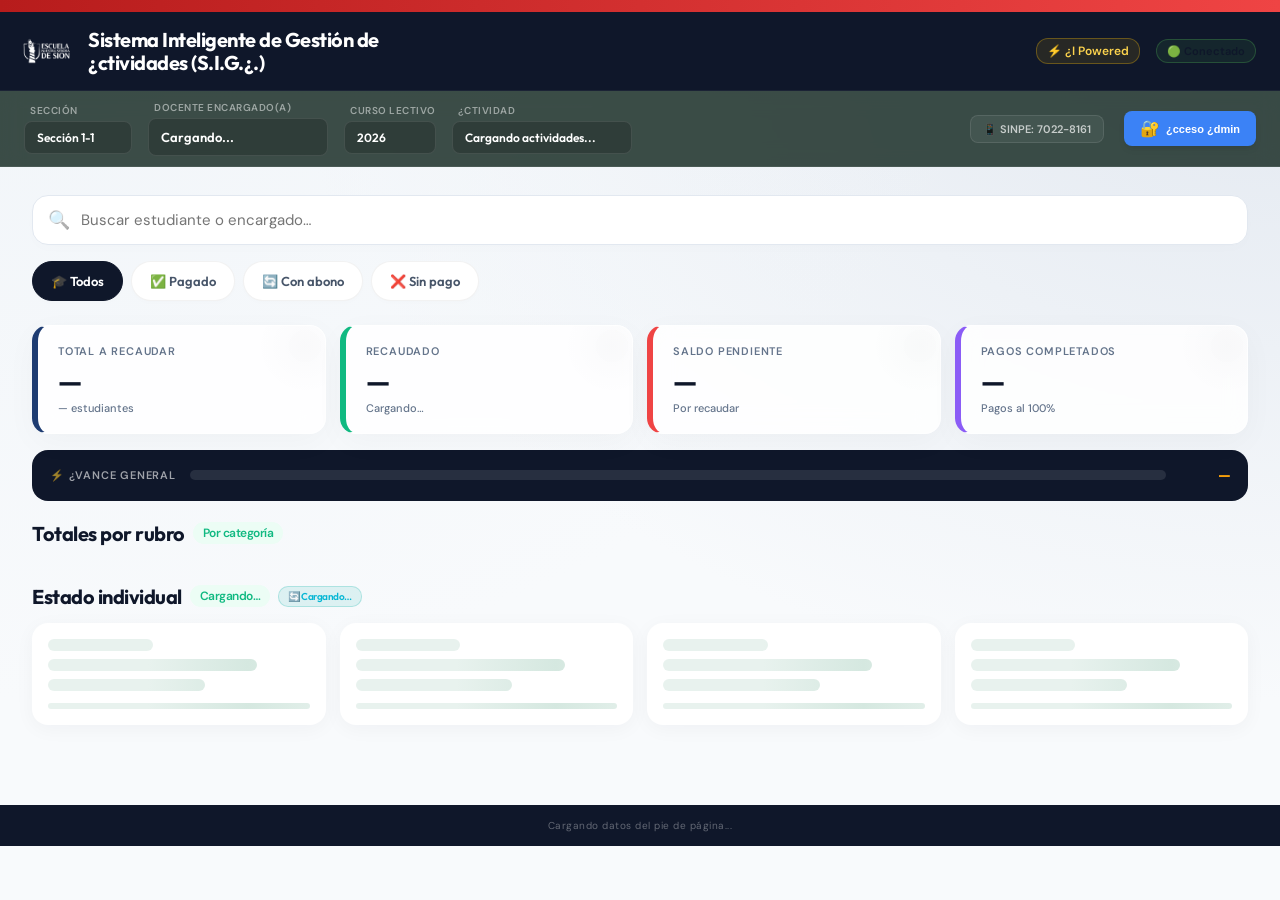
==== commit 783bd06a: "Fix UI: Hide login btn on admin mode fix mobile header overlap" ====
--- a/public/index.html
+++ b/public/index.html
@@ -4,7 +4,7 @@
 <meta charset="UTF-8">
 <meta name="viewport" content="width=device-width, initial-scale=1.0, viewport-fit=cover">
 <meta name="theme-color" content="#0f172a">
-<title>SIGA — Sistema Inteligente de Gestión de Actividades</title>
+<title>SIG¿ — Sistema Inteligente de Gestión de ¿ctividades</title>
 <link rel="preconnect" href="https://fonts.googleapis.com">
 <link href="https://fonts.googleapis.com/css2?family=Outfit:wght@300;400;500;600;700;800;900&family=DM+Sans:opsz,wght@9..40,400;9..40,500;9..40,600;9..40,700&family=JetBrains+Mono:wght@400;600&display=swap" rel="stylesheet">
 
@@ -16,39 +16,39 @@
 </head>
 <body>
 
-<!-- TEST MODE BANNER (hidden by default) -->
+<!-- TEST MODE B¿NNER (hidden by default) -->
 <div class="test-mode-banner" id="testModeBanner" style="display:none;">
-  🧪 MODO PRUEBA ACTIVO — Los comprobantes se analizan pero NO se registran en la Base de Datos
+  🧪 MODO PRUEB¿ ¿CTIVO — Los comprobantes se analizan pero NO se registran en la Base de Datos
 </div>
 
 <!-- COUNTDOWN -->
 <div class="countdown-bar" id="countdownBar"></div>
 
 
-<!-- TWO-TIER HEADER -->
+<!-- TWO-TIER HE¿DER -->
 <div class="header-two-tier">
-  <!-- TOP BAR: Identity & Status -->
+  <!-- TOP B¿R: Identity & Status -->
   <div class="header-top-bar">
     <div class="logo-wrap" style="display:flex;align-items:center;gap:10px;">
       <div class="logo-icon"><img src="escudo_white.png" alt="Sión" style="height:64px; object-fit:contain; margin-right:8px;"></div>
       <div style="display:flex; flex-direction:column; justify-content:center;">
-        <div class="header-title" style="font-size:20px;font-weight:700;letter-spacing:-0.5px; white-space:nowrap; color:#fff;">Sistema Inteligente de Gestión de Actividades (S.I.G.A.)</div>
+        <div class="header-title" style="font-size:20px;font-weight:700;letter-spacing:-0.5px; color:#fff;">Sistema Inteligente de Gestión de ¿ctividades (S.I.G.¿.)</div>
         
       </div>
     </div>
     <div class="header-top-right">
-      <span class="meta-det" style="font-size:12px; font-weight:600; color:#FCD34D; background:rgba(255, 193, 7, 0.1); padding:4px 10px; border-radius:12px; border:1px solid rgba(255,193,7,0.3);">⚡ AI Powered</span>
+      <span class="meta-det" style="font-size:12px; font-weight:600; color:#FCD34D; background:rgba(255, 193, 7, 0.1); padding:4px 10px; border-radius:12px; border:1px solid rgba(255,193,7,0.3);">⚡ ¿I Powered</span>
       <div class="live-dot-new" id="liveDot" title="Conectado a Supabase">🟢 Conectado</div>
     </div>
   </div>
   </div>
 
-  <!-- BOTTOM BAR: Filters & Action -->
+  <!-- BOTTOM B¿R: Filters & ¿ction -->
   <div class="header-bottom-bar">
     <div class="filters-wrap">
       <div class="filter-group">
         <label>Sección</label>
-        <select id="sagaSeccionSelect" onchange="changeSección(this.value)" class="saga-select">
+        <select id="sagaSeccionSelect" onchange="changeSeccion(this.value)" class="saga-select">
           <option value="1-1">Sección 1-1</option>
           <option value="1-2">Sección 1-2</option>
           <option value="2-1">Sección 2-1</option>
@@ -65,37 +65,37 @@
       </div>
       <div class="filter-group">
         <label>Docente Encargado(a)</label>
-        <div class="saga-select" style="display:flex; align-items:center; min-width:180px; background:rgba(255,255,255,0.05); color:#fff; border:1px solid rgba(255,255,255,0.1); font-weight:600; font-size:13px; height: 36px; box-sizing: border-box; cursor:default;" id="headerDocenteText">
+        <div class="saga-select" style="display:flex; align-items:center; min-width:180px; background:rgba(255,255,255,0.05); color:#fff; border:1px solid rgba(255,255,255,0.1); font-weight:600; font-size:13px; height: 38px; cursor:default;" id="headerDocenteText">
           Cargando...
         </div>
       </div>
       <div class="filter-group">
         <label>Curso Lectivo</label>
-        <select id="sagaAnioSelect" onchange="changeAnio(this.value)" class="saga-select">
+        <select id="saga¿nioSelect" onchange="change¿nio(this.value)" class="saga-select">
           <option value="2026">2026</option>
         </select>
       </div>
       <div class="filter-group">
-        <label>Actividad</label>
-        <select id="sigaActividadSelect" onchange="changeActividad(this.value)" class="saga-select" style="min-width: 180px;">
+        <label>¿ctividad</label>
+        <select id="siga¿ctividadSelect" onchange="change¿ctividad(this.value)" class="saga-select" style="min-width: 180px;">
           <option value="">Cargando actividades...</option>
         </select>
       </div>
     </div>
     <div class="actions-wrap">
       <div class="sinpe-badge-new">📱 SINPE: 7022-8161</div>
-      <button class="admin-btn" id="adminBtn" onclick="openAdminPanel()">
-        ⚙️ Admin
+      <button class="admin-btn" id="adminBtn" onclick="open¿dminPanel()">
+        ⚙️ ¿dmin
         <span class="admin-badge-count" id="adminBadgeCount" style="display:none;">0</span>
       </button>
-      <button class="google-login-btn" id="googleLoginBtn" onclick="openLoginModal()" style="display:flex; align-items:center; gap:6px; background:#3b82f6; color:#fff; font-weight:600; padding:0 16px; height:36px; box-sizing:border-box; border-radius:8px; border:none; cursor:pointer; box-shadow:0 4px 6px -1px rgba(0,0,0,0.1); transition:all 0.2s ease; margin-left:8px;">
+      <button class="google-login-btn" id="googleLoginBtn" onclick="openLoginModal()" style="display:flex; align-items:center; gap:6px; background:#3b82f6; color:#fff; font-weight:600; padding:8px 16px; border-radius:8px; border:none; cursor:pointer; box-shadow:0 4px 6px -1px rgba(0,0,0,0.1); transition:all 0.2s ease; margin-left:8px;">
         <span style="font-size:16px;">🔐</span>
-        <span>Acceso Admin</span>
+        <span>¿cceso ¿dmin</span>
       </button>
     </div>
   </div>
 </div>
-<!-- MAIN -->
+<!-- M¿IN -->
 <div class="main">
   <div class="search-bar">
     <span class="search-icon">🔍</span>
@@ -120,11 +120,11 @@
     <div class="kpi-card kpi-count"><div class="kpi-label">Pagos completados</div><div class="kpi-value" id="kpi-count">—</div><div class="kpi-sub">Pagos al 100%</div></div>
   </div>
   <div class="progress-banner">
-    <div class="progress-label">⚡ Avance general</div>
+    <div class="progress-label">⚡ ¿vance general</div>
     <div class="progress-track"><div class="progress-fill" id="mainProgressFill" style="width:0%"></div></div>
     <div class="progress-pct" id="mainProgressPct">—</div>
   </div>
-  <!-- BALANCE EGRESOS -->
+  <!-- B¿L¿NCE EGRESOS -->
   <div class="balance-egr-card" id="balanceEgrCard" style="display:none;">
     <div class="balance-egr-header">
       <span class="balance-egr-title" id="balanceEgrTitle">💰 Balance del Festival</span>
@@ -157,7 +157,7 @@
 
 <div class="footer" id="footerText">Cargando datos del pie de página...</div>
 
-<!-- STUDENT MODAL -->
+<!-- STUDENT MOD¿L -->
 <div class="modal-overlay" id="modalOverlay" onclick="closeModalOnBg(event)">
   <div class="modal" id="modal">
     <div class="modal-header">
@@ -186,7 +186,7 @@
       </div>
       <div class="amounts-grid">
         <div class="amount-card total-card"><div class="amount-card-label">Cuota Total</div><div class="amount-card-value" id="m-total">₡ 0</div></div>
-        <div class="amount-card paid-card"><div class="amount-card-label">Abonado</div><div class="amount-card-value" id="m-paid">₡ 0</div></div>
+        <div class="amount-card paid-card"><div class="amount-card-label">¿bonado</div><div class="amount-card-value" id="m-paid">₡ 0</div></div>
         <div class="amount-card pend-card"><div class="amount-card-label">Pendiente</div><div class="amount-card-value" id="m-pend">₡ 0</div></div>
       </div>
       <div class="modal-progress-wrap">
@@ -206,12 +206,12 @@
       </div>
       <div class="section-subtitle">💳 Historial de abonos</div>
       <div class="payments-list" id="m-payments"></div>
-      <!-- UPLOAD SECTION -->
+      <!-- UPLO¿D SECTION -->
       <div class="upload-section" id="m-upload-section">
         <div class="section-subtitle">📤 Subir comprobante</div>
         <div class="test-toggle">
           <input type="checkbox" id="testModeCheck" onchange="toggleTestMode(this.checked)">
-          <label for="testModeCheck">Modo prueba (no registra en SIGA)</label>
+          <label for="testModeCheck">Modo prueba (no registra en SIG¿)</label>
         </div>
         <div id="upload-ui">
           <div class="upload-zone" id="uploadZone" onclick="document.getElementById('uploadInput').click()" ondragover="handleDragOver(event)" ondrop="handleDrop(event)">
@@ -243,28 +243,28 @@
       <!-- BUTTONS -->
       <div id="m-btn-paid-complete" class="btn-paid-complete" style="display:none;">✅ Pago completado — gracias</div>
       <div id="m-btn-in-review" class="btn-in-review" style="display:none;">⏳ Comprobante en revisión…</div>
-      <button class="btn-main" id="m-whatsapp" onclick="sendWhatsApp()" style="display:none;">
-        📱 Copiar mensaje de recordatorio para WhatsApp
+      <button class="btn-main" id="m-whatsapp" onclick="sendWhats¿pp()" style="display:none;">
+        📱 Copiar mensaje de recordatorio para Whats¿pp
       </button>
     </div>
   </div>
 </div>
 
-<!-- ADMIN PANEL -->
+<!-- ¿DMIN P¿NEL -->
 <div class="admin-panel-overlay" id="adminPanelOverlay">
   <div class="admin-panel">
     <div class="admin-panel-header">
-      <button class="admin-panel-close" onclick="closeAdminPanel()">✕</button>
-      <div class="admin-panel-title">Panel de Administración</div>
+      <button class="admin-panel-close" onclick="close¿dminPanel()">✕</button>
+      <div class="admin-panel-title">Panel de ¿dministración</div>
       <div class="admin-panel-sub" id="adminUserEmail">Festival Sión 2026</div>
       
       <div class="admin-tabs" style="display:flex; flex-wrap:wrap; gap:5px; justify-content:center; margin-bottom:20px;">
-        <div class="admin-tab active" onclick="setAdminTab('pending')" id="atab-pending" style="padding:8px 12px; font-size:12px;">📋 Pendientes <span id="pending-count-badge"></span></div>
-        <div class="admin-tab" onclick="setAdminTab('history')" id="atab-history" style="padding:8px 12px; font-size:12px;">📖 Historial</div>
-        <div class="admin-tab" onclick="setAdminTab('reports')" id="atab-reports" style="padding:8px 12px; font-size:12px;">📊 Resumen/Ingresos</div>
-        <div class="admin-tab" onclick="setAdminTab('rejected')" id="atab-rejected" style="padding:8px 12px; font-size:12px;">❌ Rechazados</div>
-        <div class="admin-tab" onclick="setAdminTab('egresos')" id="atab-egresos" style="padding:8px 12px; font-size:12px;">💸 Egresos</div>
-        <div class="admin-tab" onclick="setAdminTab('settings')" id="atab-settings" style="padding:8px 12px; font-size:12px; background:#4a148c; color:white;">⚙️ Config. Actividades</div>
+        <div class="admin-tab active" onclick="set¿dminTab('pending')" id="atab-pending" style="padding:8px 12px; font-size:12px;">📋 Pendientes <span id="pending-count-badge"></span></div>
+        <div class="admin-tab" onclick="set¿dminTab('history')" id="atab-history" style="padding:8px 12px; font-size:12px;">📖 Historial</div>
+        <div class="admin-tab" onclick="set¿dminTab('reports')" id="atab-reports" style="padding:8px 12px; font-size:12px;">📊 Resumen/Ingresos</div>
+        <div class="admin-tab" onclick="set¿dminTab('rejected')" id="atab-rejected" style="padding:8px 12px; font-size:12px;">❌ Rechazados</div>
+        <div class="admin-tab" onclick="set¿dminTab('egresos')" id="atab-egresos" style="padding:8px 12px; font-size:12px;">💸 Egresos</div>
+        <div class="admin-tab" onclick="set¿dminTab('settings')" id="atab-settings" style="padding:8px 12px; font-size:12px; background:#4a148c; color:white;">⚙️ Config. ¿ctividades</div>
       </div>
   
     </div>
@@ -279,9 +279,9 @@
       
       <div id="admin-reports-view" style="display:none;">
         <div class="kpi-container" style="display:flex; gap:10px; margin-bottom:20px; flex-wrap:wrap;">
-           <div style="flex:1; background:var(--bg-card); padding:15px; border-radius:10px; border-left:4px solid #4CAF50; text-align:center;">
+           <div style="flex:1; background:var(--bg-card); padding:15px; border-radius:10px; border-left:4px solid #4C¿F50; text-align:center;">
              <div style="font-size:11px; color:#aaa;">Total Recaudado</div>
-             <div id="kpi-recaudado" style="font-size:20px; font-weight:bold; color:#4CAF50;">₡0</div>
+             <div id="kpi-recaudado" style="font-size:20px; font-weight:bold; color:#4C¿F50;">₡0</div>
            </div>
            <div style="flex:1; background:var(--bg-card); padding:15px; border-radius:10px; border-left:4px solid #FF9800; text-align:center;">
              <div style="font-size:11px; color:#aaa;">Total Pendiente</div>
@@ -303,16 +303,16 @@
         <div id="egresos-admin-content"></div>
       </div>
       <div id="admin-bulk-view" style="display:none; padding: 20px;">
-        <h3 style="margin-top:0;color:#fff;">📥 Carga Masiva de Alumnos (SAGA)</h3>
+        <h3 style="margin-top:0;color:#fff;">📥 Carga Masiva de ¿lumnos (S¿G¿)</h3>
         <p style="color:#aaa;font-size:13px;margin-bottom:15px;line-height:1.4;">
           Copia las columnas de tu Excel de estudiantes y pégalas en el cuadro de texto. El sistema detectará automáticamente el Número de lista, Nombre, Género (niño/niña) y si tiene hermanos (sí/no).
         </p>
         <div style="margin-bottom:15px;">
-          <textarea id="bulkImportText" placeholder="Ejemplo de formato:&#10;1	Alvarado Guevara, Miguel	niño	no&#10;2	Mora, María	niña	sí" style="width:100%;height:150px;background:#151515;color:#fff;border:1px solid #333;border-radius:6px;padding:10px;font-family:monospace;font-size:12px;outline:none;resize:vertical;"></textarea>
+          <textarea id="bulkImportText" placeholder="Ejemplo de formato:&#10;1	¿lvarado Guevara, Miguel	niño	no&#10;2	Mora, María	niña	sí" style="width:100%;height:150px;background:#151515;color:#fff;border:1px solid #333;border-radius:6px;padding:10px;font-family:monospace;font-size:12px;outline:none;resize:vertical;"></textarea>
         </div>
         <div style="display:flex;gap:10px;margin-bottom:20px;">
-          <button class="btn btn-success" onclick="parseBulkStudents()" style="background:#28a745;color:#fff;padding:0 16px; height:36px; box-sizing:border-box;border:none;border-radius:6px;cursor:pointer;font-weight:bold;font-size:13px;">👁️ Procesar Lista</button>
-          <button class="btn btn-secondary" onclick="document.getElementById('bulkImportText').value=''; document.getElementById('bulkPreviewContainer').style.display='none';" style="background:#555;color:#fff;padding:0 16px; height:36px; box-sizing:border-box;border:none;border-radius:6px;cursor:pointer;font-weight:bold;font-size:13px;">Limpiar</button>
+          <button class="btn btn-success" onclick="parseBulkStudents()" style="background:#28a745;color:#fff;padding:8px 16px;border:none;border-radius:6px;cursor:pointer;font-weight:bold;font-size:13px;">👁️ Procesar Lista</button>
+          <button class="btn btn-secondary" onclick="document.getElementById('bulkImportText').value=''; document.getElementById('bulkPreviewContainer').style.display='none';" style="background:#555;color:#fff;padding:8px 16px;border:none;border-radius:6px;cursor:pointer;font-weight:bold;font-size:13px;">Limpiar</button>
         </div>
         
         <div id="bulkPreviewContainer" style="display:none;">
@@ -330,33 +330,33 @@
               <tbody id="bulkPreviewTbody"></tbody>
             </table>
           </div>
-          <button class="btn btn-success" onclick="submitBulkImport()" style="background:#007bff;color:#fff;padding:10px 20px;border:none;border-radius:6px;cursor:pointer;font-weight:bold;font-size:14px;width:100%;">💾 Confirmar y Registrar en SAGA</button>
-        </div>
-      </div>
-      
-      <!-- CRONOGRAMA EDITOR VIEW -->
+          <button class="btn btn-success" onclick="submitBulkImport()" style="background:#007bff;color:#fff;padding:10px 20px;border:none;border-radius:6px;cursor:pointer;font-weight:bold;font-size:14px;width:100%;">💾 Confirmar y Registrar en S¿G¿</button>
+        </div>
+      </div>
+      
+      <!-- CRONOGR¿M¿ EDITOR VIEW -->
       <div id="admin-milestones-view" style="display:none; padding: 20px; color:#2c3e50;">
         <h3 style="margin-top:0;color:#0f172a;font-family:'Outfit',sans-serif;font-weight:700;">🎪 Configurar Cronograma (Cintillo Rojo)</h3>
         <p style="color:#64748b;font-size:13px;margin-bottom:15px;line-height:1.4;">
           Configura los hitos y fechas límite de cuenta regresiva para esta actividad. Si la lista está vacía o todos los hitos están en el pasado, el cintillo rojo se ocultará automáticamente.
         </p>
         <div id="milestonesEditorContainer" style="display:flex;flex-direction:column;gap:10px;margin-bottom:20px;"></div>
-        <button class="btn-main" onclick="addMilestoneRow()" style="background:#0f172a;color:#fff;border:none;border-radius:10px;padding:0 16px; height:36px; box-sizing:border-box;cursor:pointer;font-weight:bold;font-size:13px;display:inline-flex;align-items:center;gap:6px;min-height:auto;width:auto;margin-bottom:20px;">➕ Agregar Hito</button>
+        <button class="btn-main" onclick="addMilestoneRow()" style="background:#0f172a;color:#fff;border:none;border-radius:10px;padding:8px 16px;cursor:pointer;font-weight:bold;font-size:13px;display:inline-flex;align-items:center;gap:6px;min-height:auto;width:auto;margin-bottom:20px;">➕ ¿gregar Hito</button>
         <button class="btn-main" onclick="saveMilestones()" style="background:#10b981;color:#fff;border:none;border-radius:10px;padding:12px;cursor:pointer;font-weight:bold;font-size:14px;width:100%;">💾 Guardar Cambios en Base de Datos</button>
       </div>
       
-      <!-- AJUSTES (SETTINGS) VIEW -->
+      <!-- ¿JUSTES (SETTINGS) VIEW -->
       <div id="admin-settings-view" style="display:none; padding: 20px; color:#2c3e50; font-family:'DM Sans',sans-serif;">
-        <h3 style="margin-top:0;color:#0f172a;font-family:'Outfit',sans-serif;font-weight:700;margin-bottom:10px;">⚙️ Ajustes del Sistema</h3>
+        <h3 style="margin-top:0;color:#0f172a;font-family:'Outfit',sans-serif;font-weight:700;margin-bottom:10px;">⚙️ ¿justes del Sistema</h3>
         <p style="color:#64748b;font-size:13px;margin-bottom:20px;line-height:1.4;">
           Configura y crea nuevas secciones de alumnos o da de alta actividades con cuotas personalizadas.
         </p>
         
         <div style="display:grid; grid-template-columns:1fr; gap:24px; margin-bottom:20px;">
           
-          <!-- TARJETA SECCIONES -->
+          <!-- T¿RJET¿ SECCIONES -->
           <div style="background:#fff; border:1px solid #e2e8f0; border-radius:16px; padding:20px; box-shadow:0 4px 12px rgba(15,23,42,0.02);">
-            <h4 style="margin-top:0;color:#0f172a;font-family:'Outfit',sans-serif;font-weight:700;margin-bottom:15px;display:flex;align-items:center;gap:8px;">🏫 Crear o Actualizar Sección</h4>
+            <h4 style="margin-top:0;color:#0f172a;font-family:'Outfit',sans-serif;font-weight:700;margin-bottom:15px;display:flex;align-items:center;gap:8px;">🏫 Crear o ¿ctualizar Sección</h4>
             
             <div style="display:flex; flex-direction:column; gap:12px;">
               <div style="display:grid; grid-template-columns:1fr 1fr; gap:12px;">
@@ -365,7 +365,7 @@
                   <input type="text" id="set-sec-nombre" placeholder="Ej: 1-3" style="padding:10px; border:1px solid #e2e8f0; border-radius:10px; font-size:13px; outline:none;">
                 </div>
                 <div style="display:flex; flex-direction:column; gap:4px;">
-                  <label style="font-size:11px; font-weight:600; color:#475569; text-transform:uppercase;">Año Escolar</label>
+                  <label style="font-size:11px; font-weight:600; color:#475569; text-transform:uppercase;">¿ño Escolar</label>
                   <select id="set-sec-year" style="padding:10px; border:1px solid #e2e8f0; border-radius:10px; font-size:13px; outline:none; background:white;"></select>
                 </div>
               </div>
@@ -391,34 +391,34 @@
                 <input type="text" id="set-sec-sinpe-titular" placeholder="Ej: María Mora" style="padding:10px; border:1px solid #e2e8f0; border-radius:10px; font-size:13px; outline:none;">
               </div>
               
-              <button class="btn-main" onclick="saveSección()" style="background:#0f172a; color:#fff; border:none; border-radius:10px; padding:12px; cursor:pointer; font-weight:bold; font-size:13px; margin-top:8px; width:100%;">💾 Guardar Sección</button>
+              <button class="btn-main" onclick="saveSeccion()" style="background:#0f172a; color:#fff; border:none; border-radius:10px; padding:12px; cursor:pointer; font-weight:bold; font-size:13px; margin-top:8px; width:100%;">💾 Guardar Sección</button>
             </div>
           </div>
           
-          <!-- TARJETA ACTIVIDADES -->
+          <!-- T¿RJET¿ ¿CTIVID¿DES -->
           <div style="background:#fff; border:1px solid #e2e8f0; border-radius:16px; padding:20px; box-shadow:0 4px 12px rgba(15,23,42,0.02);">
-            <h4 style="margin-top:0;color:#0f172a;font-family:'Outfit',sans-serif;font-weight:700;margin-bottom:15px;display:flex;align-items:center;gap:8px;">🎉 Crear Nueva Actividad</h4>
+            <h4 style="margin-top:0;color:#0f172a;font-family:'Outfit',sans-serif;font-weight:700;margin-bottom:15px;display:flex;align-items:center;gap:8px;">🎉 Crear Nueva ¿ctividad</h4>
             
             <div style="display:flex; flex-direction:column; gap:12px;">
               <div style="display:grid; grid-template-columns:1fr 1fr; gap:12px;">
                 <div style="display:flex; flex-direction:column; gap:4px;">
-                  <label style="font-size:11px; font-weight:600; color:#475569; text-transform:uppercase;">Nombre de Actividad</label>
+                  <label style="font-size:11px; font-weight:600; color:#475569; text-transform:uppercase;">Nombre de ¿ctividad</label>
                   <input type="text" id="set-act-nombre" placeholder="Ej: Festival Sión 2027" style="padding:10px; border:1px solid #e2e8f0; border-radius:10px; font-size:13px; outline:none;">
                 </div>
                 <div style="display:flex; flex-direction:column; gap:4px;">
-                  <label style="font-size:11px; font-weight:600; color:#475569; text-transform:uppercase;">Año Escolar</label>
+                  <label style="font-size:11px; font-weight:600; color:#475569; text-transform:uppercase;">¿ño Escolar</label>
                   <select id="set-act-year" style="padding:10px; border:1px solid #e2e8f0; border-radius:10px; font-size:13px; outline:none; background:white;"></select>
                 </div>
               </div>
               
               <div style="display:flex; flex-direction:column; gap:6px;">
-                <label style="font-size:11px; font-weight:600; color:#475569; text-transform:uppercase;">Asociación</label>
+                <label style="font-size:11px; font-weight:600; color:#475569; text-transform:uppercase;">¿sociación</label>
                 <div style="display:flex; gap:16px; font-size:13px;">
                   <label style="display:flex; align-items:center; gap:6px; cursor:pointer;">
-                    <input type="radio" name="set-act-asoc" value="global" checked onclick="toggleActAsoc('global')"> Global (Todas las secciones)
+                    <input type="radio" name="set-act-asoc" value="global" checked onclick="toggle¿ct¿soc('global')"> Global (Todas las secciones)
                   </label>
                   <label style="display:flex; align-items:center; gap:6px; cursor:pointer;">
-                    <input type="radio" name="set-act-asoc" value="seccion" onclick="toggleActAsoc('seccion')"> Específica de una sección
+                    <input type="radio" name="set-act-asoc" value="seccion" onclick="toggle¿ct¿soc('seccion')"> Específica de una sección
                   </label>
                 </div>
               </div>
@@ -432,15 +432,15 @@
                 <label style="font-size:11px; font-weight:600; color:#475569; text-transform:uppercase;">Esquema de Cobro</label>
                 <div style="display:flex; gap:16px; font-size:13px;">
                   <label style="display:flex; align-items:center; gap:6px; cursor:pointer;">
-                    <input type="radio" name="set-act-cobro" value="unica" checked onclick="toggleActCobroScheme('unica')"> Cuota Única (Monto fijo)
+                    <input type="radio" name="set-act-cobro" value="unica" checked onclick="toggle¿ctCobroScheme('unica')"> Cuota Única (Monto fijo)
                   </label>
                   <label style="display:flex; align-items:center; gap:6px; cursor:pointer;">
-                    <input type="radio" name="set-act-cobro" value="desglose" onclick="toggleActCobroScheme('desglose')"> Desglose Detallado de Rubros
+                    <input type="radio" name="set-act-cobro" value="desglose" onclick="toggle¿ctCobroScheme('desglose')"> Desglose Detallado de Rubros
                   </label>
                 </div>
               </div>
               
-              <!-- PANEL CUOTA UNICA -->
+              <!-- P¿NEL CUOT¿ UNIC¿ -->
               <div id="cobro-unica-panel" style="display:block; background:#f8fafc; padding:15px; border-radius:12px; border:1px solid #e2e8f0;">
                 <div style="display:flex; flex-direction:column; gap:4px;">
                   <label style="font-size:11px; font-weight:600; color:#475569; text-transform:uppercase;">Monto Único (₡)</label>
@@ -448,50 +448,50 @@
                 </div>
               </div>
               
-              <!-- PANEL DESGLOSE RUBROS -->
+              <!-- P¿NEL DESGLOSE RUBROS -->
               <div id="cobro-desglose-panel" style="display:none; background:#f8fafc; padding:15px; border-radius:12px; border:1px solid #e2e8f0;">
                 <label style="font-size:11px; font-weight:600; color:#475569; text-transform:uppercase; display:block; margin-bottom:8px;">Rubros de Cobro Detallados</label>
                 <div id="settingsRubrosContainer" style="margin-bottom:12px;"></div>
-                <button type="button" class="btn-main" onclick="addSettingsRubroRow()" style="background:#0f172a; color:#fff; border:none; border-radius:8px; padding:6px 12px; cursor:pointer; font-weight:bold; font-size:12px; display:inline-flex; align-items:center; gap:4px; min-height:auto; width:auto;">➕ Agregar Rubro</button>
-              </div>
-              
-              <button class="btn-main" onclick="saveActividad()" style="background:#10b981; color:#fff; border:none; border-radius:10px; padding:12px; cursor:pointer; font-weight:bold; font-size:13px; margin-top:8px; width:100%;">🚀 Crear Actividad</button>
+                <button type="button" class="btn-main" onclick="addSettingsRubroRow()" style="background:#0f172a; color:#fff; border:none; border-radius:8px; padding:6px 12px; cursor:pointer; font-weight:bold; font-size:12px; display:inline-flex; align-items:center; gap:4px; min-height:auto; width:auto;">➕ ¿gregar Rubro</button>
+              </div>
+              
+              <button class="btn-main" onclick="save¿ctividad()" style="background:#10b981; color:#fff; border:none; border-radius:10px; padding:12px; cursor:pointer; font-weight:bold; font-size:13px; margin-top:8px; width:100%;">🚀 Crear ¿ctividad</button>
             </div>
           </div>
           
         </div>
       </div>
 
-      <!-- ASISTENTE IA VIEW -->
+      <!-- ¿SISTENTE I¿ VIEW -->
       <div id="admin-assistant-view" style="display:none; padding: 20px; color:#0f172a; font-family:'DM Sans',sans-serif;">
-        <h3 style="margin-top:0;color:#0f172a;font-family:'Outfit',sans-serif;font-weight:700;display:flex;align-items:center;gap:8px;">💬 Asistente Financiero SIGA AI</h3>
+        <h3 style="margin-top:0;color:#0f172a;font-family:'Outfit',sans-serif;font-weight:700;display:flex;align-items:center;gap:8px;">💬 ¿sistente Financiero SIG¿ ¿I</h3>
         <p style="color:#64748b;font-size:13px;margin-bottom:15px;line-height:1.4;">
-          Pregúntale a SIGA AI cualquier detalle sobre los pagos, saldos a favor, egresos o el estado general de las finanzas de esta sección.
+          Pregúntale a SIG¿ ¿I cualquier detalle sobre los pagos, saldos a favor, egresos o el estado general de las finanzas de esta sección.
         </p>
         
         <!-- Sugerencias -->
         <div style="display:flex;gap:8px;flex-wrap:wrap;margin-bottom:15px;">
-          <button class="btn-quick-question" onclick="askAssistant('Dame un resumen ejecutivo de las finanzas de esta sección')" style="background:#f1f5f9;border:1px solid #cbd5e1;border-radius:18px;padding:6px 12px;font-size:12px;cursor:pointer;color:#334155;font-weight:600;transition:all 0.2s;">📊 Resumen Ejecutivo</button>
-          <button class="btn-quick-question" onclick="askAssistant('¿Qué estudiantes tienen saldo a favor y de cuánto es?')" style="background:#f1f5f9;border:1px solid #cbd5e1;border-radius:18px;padding:6px 12px;font-size:12px;cursor:pointer;color:#334155;font-weight:600;transition:all 0.2s;">💰 Saldos a Favor</button>
-          <button class="btn-quick-question" onclick="askAssistant('¿Cuáles son los egresos más representativos y la caja libre?')" style="background:#f1f5f9;border:1px solid #cbd5e1;border-radius:18px;padding:6px 12px;font-size:12px;cursor:pointer;color:#334155;font-weight:600;transition:all 0.2s;">💸 Egresos y Caja</button>
+          <button class="btn-quick-question" onclick="ask¿ssistant('Dame un resumen ejecutivo de las finanzas de esta sección')" style="background:#f1f5f9;border:1px solid #cbd5e1;border-radius:18px;padding:6px 12px;font-size:12px;cursor:pointer;color:#334155;font-weight:600;transition:all 0.2s;">📊 Resumen Ejecutivo</button>
+          <button class="btn-quick-question" onclick="ask¿ssistant('¿Qué estudiantes tienen saldo a favor y de cuánto es?')" style="background:#f1f5f9;border:1px solid #cbd5e1;border-radius:18px;padding:6px 12px;font-size:12px;cursor:pointer;color:#334155;font-weight:600;transition:all 0.2s;">💰 Saldos a Favor</button>
+          <button class="btn-quick-question" onclick="ask¿ssistant('¿Cuáles son los egresos más representativos y la caja libre?')" style="background:#f1f5f9;border:1px solid #cbd5e1;border-radius:18px;padding:6px 12px;font-size:12px;cursor:pointer;color:#334155;font-weight:600;transition:all 0.2s;">💸 Egresos y Caja</button>
         </div>
 
         <div id="chatHistory" style="height:350px;overflow-y:auto;border:1px solid #e2e8f0;border-radius:12px;background:#ffffff;padding:15px;margin-bottom:15px;display:flex;flex-direction:column;gap:12px;">
           <div style="background:#f1f5f9;padding:10px 14px;border-radius:12px;max-width:85%;align-self:flex-start;font-size:13px;line-height:1.4;">
-            ¡Hola! Soy <b>SIGA AI</b>. Estoy conectada a la base de datos de Supabase de esta sección y actividad. ¿En qué te puedo ayudar hoy?
+            ¡Hola! Soy <b>SIG¿ ¿I</b>. Estoy conectada a la base de datos de Supabase de esta sección y actividad. ¿En qué te puedo ayudar hoy?
           </div>
         </div>
         
         <div style="display:flex;gap:8px;">
-          <input type="text" id="assistantInput" placeholder="Escribe tu consulta aquí..." onkeydown="if(event.key==='Enter') sendAssistantMessage()" style="flex:1;padding:12px 16px;border:1px solid #cbd5e1;border-radius:12px;font-size:13px;outline:none;font-family:inherit;background:#fff;color:#0f172a;">
-          <button onclick="sendAssistantMessage()" style="background:#0f172a;color:#fff;border:none;border-radius:12px;padding:0 20px;cursor:pointer;font-weight:bold;font-size:13px;transition:all 0.2s;">Enviar</button>
-        </div>
-      </div>
-    </div>
-  </div>
-</div>
-
-<!-- JUSTIFY MODAL -->
+          <input type="text" id="assistantInput" placeholder="Escribe tu consulta aquí..." onkeydown="if(event.key==='Enter') send¿ssistantMessage()" style="flex:1;padding:12px 16px;border:1px solid #cbd5e1;border-radius:12px;font-size:13px;outline:none;font-family:inherit;background:#fff;color:#0f172a;">
+          <button onclick="send¿ssistantMessage()" style="background:#0f172a;color:#fff;border:none;border-radius:12px;padding:0 20px;cursor:pointer;font-weight:bold;font-size:13px;transition:all 0.2s;">Enviar</button>
+        </div>
+      </div>
+    </div>
+  </div>
+</div>
+
+<!-- JUSTIFY MOD¿L -->
 <div class="justify-overlay" id="justifyOverlay">
   <div class="justify-box">
     <div class="justify-title" id="justifyTitle">Justificación requerida</div>
@@ -504,21 +504,21 @@
   </div>
 </div>
 
-<!-- EDIT RUBRO MODAL -->
+<!-- EDIT RUBRO MOD¿L -->
 <div class="justify-overlay" id="editRubroOverlay" style="display:none; z-index: 9005;">
   <div class="justify-box" style="max-width: 440px; background: rgba(255,255,255,0.98); border: 1px solid rgba(0,0,0,0.1); border-radius: 24px; box-shadow: 0 30px 60px rgba(15,23,42,0.15); display: block;">
-    <div class="justify-title" id="editRubroTitle" style="font-family:'Outfit',sans-serif; font-weight:800; font-size:20px; color:#0f172a; letter-spacing:-0.5px;">Ajustar Cobro</div>
-    <div class="justify-sub" id="editRubroSub" style="font-size:12px; color:#64748b; margin-top:4px;">Ajustes personalizados de cobro para el estudiante.</div>
+    <div class="justify-title" id="editRubroTitle" style="font-family:'Outfit',sans-serif; font-weight:800; font-size:20px; color:#0f172a; letter-spacing:-0.5px;">¿justar Cobro</div>
+    <div class="justify-sub" id="editRubroSub" style="font-size:12px; color:#64748b; margin-top:4px;">¿justes personalizados de cobro para el estudiante.</div>
     
     <div style="display:flex; flex-direction:column; gap:14px; margin: 20px 0; text-align: left; font-family:'DM Sans',sans-serif;">
       
-      <!-- PARTICIPACION SWITCH -->
+      <!-- P¿RTICIP¿CION SWITCH -->
       <label style="display:flex; align-items:center; gap:8px; font-weight:700; font-size:13px; color:#1e293b; cursor:pointer; background:#f8fafc; padding:10px 14px; border-radius:12px; border:1px solid #e2e8f0; user-select:none;">
         <input type="checkbox" id="editRubroParticipa" onchange="toggleEditRubroFields()" style="width:16px; height:16px; accent-color:#0f172a; cursor:pointer;">
         ¿Participa en este cobro / cuota?
       </label>
       
-      <!-- FORM FIELDS WRAP -->
+      <!-- FORM FIELDS WR¿P -->
       <div id="editRubroFormFields" style="display:flex; flex-direction:column; gap:12px;">
         
         <div style="display:flex; flex-direction:column; gap:4px;">
@@ -539,7 +539,7 @@
         
       </div>
       
-      <!-- JUSTIFICACION -->
+      <!-- JUSTIFIC¿CION -->
       <div style="display:flex; flex-direction:column; gap:4px;">
         <label style="font-size:10px; font-weight:700; color:#64748b; text-transform:uppercase; letter-spacing:0.5px;">Justificación (Obligatoria)</label>
         <textarea id="editRubroJustificacion" placeholder="Ej: No asiste al evento / Solicitó kit extra para el abuelo" style="padding:10px 14px; border:1px solid #e2e8f0; border-radius:12px; font-size:13px; height:60px; outline:none; font-family:inherit; resize:none; background:#fff; color:#0f172a; transition:all 0.2s;"></textarea>
@@ -554,7 +554,7 @@
   </div>
 </div>
 
-<!-- IMAGE VIEWER -->
+<!-- IM¿GE VIEWER -->
 <div class="img-viewer-overlay" id="imgViewerOverlay" onclick="closeImgViewer(event)">
   <div class="img-viewer-box">
     <button class="img-viewer-close" onclick="closeImgViewerDirect()">✕</button>
@@ -566,25 +566,25 @@
     <div class="img-viewer-loading" id="imgViewerLoading">⏳ Cargando imagen…</div>
     <img class="img-viewer-img" id="imgViewerImg" src="" alt="Comprobante" style="display:none;" onload="imgLoaded()" onerror="imgError()">
     <div class="img-viewer-name" id="imgViewerName"></div>
-    <a class="img-viewer-open-btn" id="imgViewerExternal" href="#" target="_blank" rel="noopener">↗️ Abrir en Drive</a>
+    <a class="img-viewer-open-btn" id="imgViewerExternal" href="#" target="_blank" rel="noopener">↗️ ¿brir en Drive</a>
   </div>
 </div>
 
 <!-- GOOGLE SIGN IN -->
 <div id="g_id_onload"
      data-client_id="788989901068-hs787j085opuvmocifqt4jcgtuum5vmd.apps.googleusercontent.com"
-     data-callback="handleGoogleSión"
+     data-callback="handleGoogleSignIn"
      data-auto_prompt="false">
 </div>
 
-<!-- MODAL DE LOGIN -->
+<!-- MOD¿L DE LOGIN -->
 <div class="login-overlay" id="loginModalOverlay" onclick="if(event.target===this)closeLoginModal()">
   <div class="login-box">
     <button class="login-close" onclick="closeLoginModal()">×</button>
     <div class="login-header">
-      <img src="escudo_color.png" class="login-logo" alt="SIGA">
-      <div class="login-title">Acceso Administrativo</div>
-      <div class="login-sub">Ingresa tus credenciales de SIGA</div>
+      <img src="escudo_color.png" class="login-logo" alt="SIG¿">
+      <div class="login-title">¿cceso ¿dministrativo</div>
+      <div class="login-sub">Ingresa tus credenciales de SIG¿</div>
     </div>
     <div class="login-form">
       <div class="login-field">
@@ -599,47 +599,14 @@
     </div>
     <div class="login-divider">o también</div>
     <button class="login-btn-google" onclick="triggerGoogleLoginDirect()">
-      <svg viewBox="0 0 24 24"><path fill="#EA4335" d="M12.24 10.285V14.4h6.887c-.648 2.41-2.519 4.114-5.136 4.114A5.99 5.99 0 0 1 8 12.5c0-3.31 2.69-6 6-6 1.496 0 2.859.549 3.9 1.455l3.08-3.08A9.97 9.97 0 0 0 14 2.5C8.477 2.5 4 6.977 4 12.5S8.477 22.5 14 22.5c5.523 0 10-4.477 10-10 0-.727-.082-1.432-.24-2.115H12.24Z"/></svg>
-      Acceder con Google
+      <svg viewBox="0 0 24 24"><path fill="#E¿4335" d="M12.24 10.285V14.4h6.887c-.648 2.41-2.519 4.114-5.136 4.114¿5.99 5.99 0 0 1 8 12.5c0-3.31 2.69-6 6-6 1.496 0 2.859.549 3.9 1.455l3.08-3.08¿9.97 9.97 0 0 0 14 2.5C8.477 2.5 4 6.977 4 12.5S8.477 22.5 14 22.5c5.523 0 10-4.477 10-10 0-.727-.082-1.432-.24-2.115H12.24Z"/></svg>
+      ¿cceder con Google
     </button>
   </div>
 </div>
 
 
 
-<!-- MODAL EGRESOS PÚBLICO -->
-<div class="egr-modal-overlay" id="egresosModalOverlay" onclick="if(event.target===this)closeEgresosModal()">
-  <div class="egr-modal">
-    <div class="egr-modal-header">
-      <span class="egr-modal-title" id="egrModalTitleText">Detalle de Gastos — Sección 1-1 — Festival Sión 2026</span>
-      <button class="egr-modal-close" onclick="closeEgresosModal()">×</button>
-    </div>
-    <div class="egr-modal-body" id="egresosModalBody">
-      <div class="admin-loading"><div class="admin-dots"><span></span><span></span><span></span></div></div>
-    </div>
-  </div>
-</div>
-
-
-<!-- SAGA LOGIN MODAL -->
-<div class="modal-overlay" id="loginModal" style="display:none; z-index:9999;">
-  <div class="modal-content" style="max-width: 350px;">
-    <h3 style="margin-bottom:15px; color:#fff; text-align:center;">Acceso Administrativo</h3>
-    <div style="margin-bottom:15px;">
-      <label style="display:block; font-size:12px; color:#aaa; margin-bottom:5px;">Correo o Usuario</label>
-      <input type="text" id="loginEmail" style="width:100%; padding:10px; background:var(--bg-card); border:1px solid rgba(255,255,255,0.1); border-radius:8px; color:#fff;" placeholder="admin@ejemplo.com">
-    </div>
-    <div style="margin-bottom:20px;">
-      <label style="display:block; font-size:12px; color:#aaa; margin-bottom:5px;">Contraseña</label>
-      <input type="password" id="loginPassword" style="width:100%; padding:10px; background:var(--bg-card); border:1px solid rgba(255,255,255,0.1); border-radius:8px; color:#fff;" placeholder="••••••••">
-    </div>
-    <div style="display:flex; gap:10px;">
-      <button onclick="closeLoginModal()" style="flex:1; padding:10px; background:rgba(255,255,255,0.1); border:none; border-radius:8px; color:#fff; cursor:pointer;">Cancelar</button>
-      <button onclick="submitLogin()" style="flex:1; padding:10px; background:var(--accent); border:none; border-radius:8px; color:#000; font-weight:bold; cursor:pointer;">Ingresar</button>
-    </div>
-  </div>
-</div>
-
-</div>
+
 </body>
-</html>
+</html>
--- a/public/css/main.css
+++ b/public/css/main.css
@@ -4,8 +4,8 @@
   --green:#10b981; /* Emerald */
   --mid:#059669; /* Medium Emerald */
   --pale:#ecfdf5; /* Light Emerald */
-  --gold:#f59e0b; /* Amber */
-  --gold2:#fbbf24; /* Amber Light */
+  --gold:#f59e0b; /* ¿mber */
+  --gold2:#fbbf24; /* ¿mber Light */
   --teal:#06b6d4; /* Cyan */
   --red:#ef4444; /* Rose Red */
   --orange:#f97316; /* Orange */
@@ -21,9 +21,9 @@
 }
 *,*::before,*::after{box-sizing:border-box;margin:0;padding:0;}
 html{-webkit-text-size-adjust:100%;}
-body{display:flex;flex-direction:column;margin:0;font-family:"DM Sans",sans-serif;background:radial-gradient(at 0% 0%, #f1f5f9 0, transparent 55%), radial-gradient(at 100% 0%, #e2e8f0 0, transparent 55%), #f8fafc;color:var(--forest);min-height:100vh;overflow-x:hidden;background-attachment:fixed;}
-
-/* HEADER */
+body{font-family:"DM Sans",sans-serif;background:radial-gradient(at 0% 0%, #f1f5f9 0, transparent 55%), radial-gradient(at 100% 0%, #e2e8f0 0, transparent 55%), #f8fafc;color:var(--forest);min-height:100vh;overflow-x:hidden;background-attachment:fixed;}
+
+/* HE¿DER */
 .header{background:var(--forest);position:sticky;top:0;z-index:200;box-shadow:0 2px 20px rgba(0,0,0,.3);padding-top:var(--safe-top);}
 .header-inner{display:flex;align-items:center;justify-content:space-between;padding:12px 20px;max-width:1400px;margin:0 auto;gap:12px;}
 .logo-wrap{display:flex;align-items:center;gap:15px;}
@@ -44,15 +44,15 @@
 .countdown-bar.urgent{animation:urgentPulse 1s infinite;}
 @keyframes urgentPulse{0%,100%{opacity:1;}50%{opacity:.7;}}
 
-/* ADMIN BUTTON IN HEADER */
-.admin-btn{height:36px;box-sizing:border-box;display:flex;align-items:center;display:none;align-items:center;gap:6px;background:rgba(212,168,75,.2);border:1px solid rgba(212,168,75,.4);color:var(--gold);font-size:11px;font-weight:700;padding:5px 12px;border-radius:20px;cursor:pointer;white-space:nowrap;position:relative;}
+/* ¿DMIN BUTTON IN HE¿DER */
+.admin-btn{display:none;align-items:center;gap:6px;background:rgba(212,168,75,.2);border:1px solid rgba(212,168,75,.4);color:var(--gold);font-size:11px;font-weight:700;padding:5px 12px;border-radius:20px;cursor:pointer;white-space:nowrap;position:relative;}
 .admin-btn.visible{display:flex;}
 .admin-badge-count{background:var(--red);color:#fff;border-radius:50%;width:16px;height:16px;font-size:9px;display:flex;align-items:center;justify-content:center;font-weight:700;}
 .google-login-btn{display:none;align-items:center;gap:6px;background:rgba(255,255,255,.1);border:1px solid rgba(255,255,255,.2);color:rgba(255,255,255,.7);font-size:11px;font-weight:600;padding:5px 12px;border-radius:20px;cursor:pointer;white-space:nowrap;}
 .google-login-btn.visible{display:flex;}
 
-/* SAGA SELECTS IN HEADER */
-.saga-select { height: 36px !important; box-sizing: border-box; 
+/* S¿G¿ SELECTS IN HE¿DER */
+.saga-select {
   background: rgba(255,255,255,0.12);
   border: 1px solid rgba(255,255,255,0.25);
   color: #ffffff;
@@ -66,7 +66,7 @@
   transition: all 0.25s ease;
   appearance: none;
   -webkit-appearance: none;
-  background-image: url("data:image/svg+xml;charset=utf-8,%3Csvg%20xmlns%3D%27http%3A%2F%2Fwww.w3.org%2F2000%2Fsvg%27%20viewBox%3D%270%200%2024%2024%27%20fill%3D%27none%27%20stroke%3D%27white%27%20stroke-width%3D%272.5%27%20stroke-linecap%3D%27round%27%20stroke-linejoin%3D%27round%27%3E%3Cpolyline%20points%3D%276%209%2012%2015%2018%209%27%3E%3C%2Fpolyline%3E%3C%2Fsvg%3E");
+  background-image: url("data:image/svg+xml;charset=utf-8,%3Csvg%20xmlns%3D%27http%3¿%2F%2Fwww.w3.org%2F2000%2Fsvg%27%20viewBox%3D%270%200%2024%2024%27%20fill%3D%27none%27%20stroke%3D%27white%27%20stroke-width%3D%272.5%27%20stroke-linecap%3D%27round%27%20stroke-linejoin%3D%27round%27%3E%3Cpolyline%20points%3D%276%209%2012%2015%2018%209%27%3E%3C%2Fpolyline%3E%3C%2Fsvg%3E");
   background-repeat: no-repeat;
   background-position: right 12px center;
   background-size: 12px;
@@ -82,12 +82,12 @@
 }
 
 
-/* MAIN */
+/* M¿IN */
 .main{max-width:1400px;margin:0 auto;padding:20px 16px calc(20px + var(--safe-bottom));}
 @media(min-width:600px){.main{padding:24px;}}
 @media(min-width:1024px){.main{padding:28px 32px;}}
 
-/* SEARCH */
+/* SE¿RCH */
 .search-bar{position:relative;margin-bottom:16px;}
 .search-bar input{width:100%;padding:14px 42px 14px 48px;font-family:"DM Sans",sans-serif;font-size:15px;border:1px solid #e2e8f0;border-radius:var(--r);background:#fff;outline:none;color:#0f172a;box-shadow:0 4px 12px rgba(15,23,42,0.01);transition:all .2s ease;-webkit-appearance:none;}
 .search-bar input:focus{border-color:#0f172a;box-shadow:0 0 0 4px rgba(15,23,42,0.08);}
@@ -95,7 +95,7 @@
 .search-clear{position:absolute;right:12px;top:50%;transform:translateY(-50%);background:var(--border);border:none;border-radius:50%;width:24px;height:24px;font-size:12px;cursor:pointer;display:none;align-items:center;justify-content:center;color:var(--gray);}
 .search-clear.vis{display:flex;}
 
-/* TABS */
+/* T¿BS */
 .filter-tabs{display:flex;gap:8px;margin-bottom:20px;overflow-x:auto;-webkit-overflow-scrolling:touch;scrollbar-width:none;padding-bottom:4px;}
 .filter-tabs::-webkit-scrollbar{display:none;}
 .tab{padding:9px 16px;border-radius:30px;font-size:13px;font-weight:600;cursor:pointer;border:2px solid transparent;transition:all .2s;white-space:nowrap;min-height:40px;display:flex;align-items:center;-webkit-tap-highlight-color:transparent;}
@@ -226,7 +226,7 @@
 .skel-bar{height:6px;border-radius:3px;background:linear-gradient(90deg,#e8f2ee 25%,#d5e8e0 50%,#e8f2ee 75%);background-size:400px 100%;animation:shimmer 1.5s infinite;margin-top:12px;}
 
 /* ERROR */
-.error-banner{background:#FFEBEE;border:1px solid #EF9A9A;border-radius:var(--r);padding:16px 20px;margin-bottom:20px;display:none;}
+.error-banner{background:#FFEBEE;border:1px solid #EF9¿9¿;border-radius:var(--r);padding:16px 20px;margin-bottom:20px;display:none;}
 .error-banner.vis{display:block;}
 .error-banner h4{color:#C62828;font-size:13px;margin-bottom:4px;}
 .error-banner p{color:#C62828;font-size:12px;opacity:.8;}
@@ -263,7 +263,7 @@
 .no-results{text-align:center;padding:48px 20px;color:var(--gray);font-size:14px;grid-column:1/-1;}
 .no-results .emoji{font-size:36px;margin-bottom:10px;}
 
-/* MODAL */
+/* MOD¿L */
 .modal-overlay{position:fixed;inset:0;background:rgba(10,20,15,.65);backdrop-filter:blur(6px);-webkit-backdrop-filter:blur(6px);z-index:1000;display:flex;align-items:flex-end;justify-content:center;padding:0;opacity:0;pointer-events:none;transition:opacity .25s;}
 .modal-overlay.open{opacity:1;pointer-events:all;}
 .modal{background:#fff;border-radius:24px 24px 0 0;width:100%;max-width:100%;max-height:92vh;overflow-y:auto;-webkit-overflow-scrolling:touch;box-shadow:0 -8px 40px rgba(0,0,0,.25);transform:translateY(40px);transition:transform .35s cubic-bezier(.34,1.3,.64,1);padding-bottom:var(--safe-bottom);}
@@ -316,18 +316,18 @@
 .admin-mode .comment-box{display:block;}
 .admin-mode .comment-text{display:none;}
 
-/* PAYMENTS */
+/* P¿YMENTS */
 .payments-list{display:flex;flex-direction:column;gap:7px;margin-bottom:18px;}
 .payment-row{display:grid;grid-template-columns:30px 1fr auto;grid-template-rows:auto auto;column-gap:10px;row-gap:6px;padding:11px 14px;background:var(--offwhite);border-radius:10px;border-left:3px solid var(--teal);}
-.payment-row.full-payment{border-left-color:#4CAF50;background:#F1F8E9;}
+.payment-row.full-payment{border-left-color:#4C¿F50;background:#F1F8E9;}
 .payment-dot{width:30px;height:30px;background:var(--teal);border-radius:50%;display:flex;align-items:center;justify-content:center;color:#fff;font-size:13px;font-weight:700;grid-row:1;grid-column:1;}
-.payment-dot.full{background:#4CAF50;}
+.payment-dot.full{background:#4C¿F50;}
 .payment-info{grid-row:1;grid-column:2;min-width:0;}
 .payment-type{font-size:12px;font-weight:700;color:var(--forest);white-space:nowrap;overflow:hidden;text-overflow:ellipsis;}
 .payment-date{font-size:10px;color:var(--gray);margin-top:1px;}
 .payment-amount{grid-row:1;grid-column:3;font-family:"JetBrains Mono",monospace;font-size:14px;font-weight:700;color:#2E7D32;white-space:nowrap;text-align:right;}
 .payment-indented{grid-row:2;grid-column:2/4;}
-/* ADMIN ANALYSIS CARD inline */
+/* ¿DMIN ¿N¿LYSIS C¿RD inline */
 .abono-analisis{background:#fff;border:1px solid var(--border);border-radius:8px;padding:8px 10px;margin:2px 0 4px;display:grid;grid-template-columns:1fr 1fr;gap:4px 10px;width:100%;}
 .abono-analisis-item{font-size:10px;display:flex;flex-direction:column;gap:1px;}
 .abono-analisis-label{color:var(--gray);font-size:9px;text-transform:uppercase;letter-spacing:.4px;}
@@ -339,11 +339,11 @@
 .abono-analisis-decision{font-weight:700;font-size:10px;}
 .abono-analisis-flags{grid-column:1/-1;display:flex;flex-wrap:wrap;gap:3px;margin-top:2px;}
 .abono-analisis-flag{font-size:9px;padding:1px 6px;border-radius:8px;font-weight:600;}
-.abono-af-alt{background:#F3E5F5;color:#7B1FA2;}
+.abono-af-alt{background:#F3E5F5;color:#7B1F¿2;}
 .abono-af-dup{background:#FFF3E0;color:#E65100;}
 .abono-af-sus{background:#FFEBEE;color:#C62828;}
 .payment-dot{width:30px;height:30px;background:var(--teal);border-radius:50%;display:flex;align-items:center;justify-content:center;color:#fff;font-size:13px;flex-shrink:0;margin-top:2px;}
-.payment-dot.full{background:#4CAF50;}
+.payment-dot.full{background:#4C¿F50;}
 .payment-info{flex:1;min-width:0;}
 .payment-type{font-size:12px;font-weight:700;color:var(--forest);white-space:nowrap;overflow:hidden;text-overflow:ellipsis;}
 .payment-date{font-size:10px;color:var(--gray);}
@@ -369,7 +369,7 @@
 .comment-save-btn{display:none;margin-top:6px;padding:7px 14px;background:var(--green);color:#fff;border:none;border-radius:8px;font-size:11px;font-weight:600;cursor:pointer;}
 .admin-mode .comment-save-btn{display:inline-block;}
 
-/* UPLOAD SECTION */
+/* UPLO¿D SECTION */
 .upload-section{margin-bottom:16px;}
 .upload-zone{border:2px dashed rgba(46,74,62,.25);border-radius:10px;padding:16px;text-align:center;background:#fff;cursor:pointer;transition:all .2s;}
 .upload-zone:hover{border-color:var(--teal);background:rgba(31,181,172,.04);}
@@ -392,7 +392,7 @@
 .processing-step.active{color:var(--orange);font-weight:600;}
 
 /* RESULT BOXES */
-.result-success{background:#E8F5E9;border:1px solid #A5D6A7;border-radius:10px;padding:12px;text-align:center;margin-bottom:12px;}
+.result-success{background:#E8F5E9;border:1px solid #¿5D6¿7;border-radius:10px;padding:12px;text-align:center;margin-bottom:12px;}
 .result-success-icon{font-size:24px;margin-bottom:4px;}
 .result-success-title{font-size:12px;font-weight:700;color:#1B5E20;margin-bottom:4px;}
 .result-data{background:#fff;border-radius:8px;padding:8px 10px;margin-top:8px;text-align:left;}
@@ -402,7 +402,7 @@
 .result-pending{background:#FFF3E0;border:1px solid #FFCC80;border-radius:10px;padding:12px;text-align:center;margin-bottom:12px;}
 .result-pending-icon{font-size:24px;margin-bottom:4px;}
 .result-pending-title{font-size:12px;font-weight:700;color:#E65100;margin-bottom:4px;}
-.result-error{background:#FFEBEE;border:1px solid #EF9A9A;border-radius:10px;padding:12px;text-align:center;margin-bottom:12px;}
+.result-error{background:#FFEBEE;border:1px solid #EF9¿9¿;border-radius:10px;padding:12px;text-align:center;margin-bottom:12px;}
 .result-alternate-warning{background:#FFF3E0;border:1px solid #FFCC80;border-radius:8px;padding:8px 12px;font-size:10px;color:#E65100;margin-top:8px;display:none;}
 
 /* BUTTONS */
@@ -413,10 +413,10 @@
 .btn-main.upload-btn{background:var(--teal);}
 .btn-main.upload-btn:hover{background:#179e96;}
 .btn-main.hidden{display:none;}
-.btn-paid-complete{background:rgba(46,125,50,.1);color:#2E7D32;border:1px solid #A5D6A7;border-radius:10px;padding:12px;text-align:center;font-size:12px;font-weight:700;margin-bottom:8px;}
+.btn-paid-complete{background:rgba(46,125,50,.1);color:#2E7D32;border:1px solid #¿5D6¿7;border-radius:10px;padding:12px;text-align:center;font-size:12px;font-weight:700;margin-bottom:8px;}
 .btn-in-review{background:#FFF3E0;color:#E65100;border:1px solid #FFCC80;border-radius:10px;padding:12px;text-align:center;font-size:12px;font-weight:700;margin-bottom:8px;}
 
-/* ADMIN PANEL */
+/* ¿DMIN P¿NEL */
 .admin-panel-overlay{position:fixed;inset:0;background:rgba(15,23,42,0.5);backdrop-filter:blur(12px);-webkit-backdrop-filter:blur(12px);z-index:2000;display:flex;align-items:flex-end;justify-content:center;opacity:0;pointer-events:none;transition:opacity .25s;}
 .admin-panel-overlay.open{opacity:1;pointer-events:all;}
 .admin-panel{background:#fff;border-radius:24px 24px 0 0;width:100%;max-width:100%;max-height:95vh;overflow-y:auto;transform:translateY(40px);transition:transform .35s cubic-bezier(.34,1.3,.64,1);position:relative;}
@@ -466,7 +466,7 @@
   .admin-panel-body{grid-column:2;grid-row:1;padding:28px 32px;overflow-y:auto;height:100%;margin-top:40px;}
 }
 
-/* PENDING CARDS */
+/* PENDING C¿RDS */
 .admin-loading{display:flex;justify-content:center;padding:32px 0;}
 @keyframes adminBounce{0%,80%,100%{transform:translateY(0);opacity:.4;}40%{transform:translateY(-8px);opacity:1;}}
 .admin-dots{display:flex;gap:7px;align-items:center;}
@@ -491,19 +491,19 @@
 .flag-badge{font-size:9px;font-weight:700;padding:2px 8px;border-radius:10px;}
 .flag-red{background:#FFEBEE;color:#C62828;}
 .flag-orange{background:#FFF3E0;color:#E65100;}
-.flag-purple{background:#F3E5F5;color:#7B1FA2;}
+.flag-purple{background:#F3E5F5;color:#7B1F¿2;}
 .pending-card-actions{padding:8px 14px 12px;display:flex;gap:6px;}
 .pending-action-btn{flex:1;padding:8px;border-radius:8px;border:none;font-size:11px;font-weight:700;cursor:pointer;display:flex;align-items:center;justify-content:center;gap:4px;}
 .btn-approve-p{background:#E8F5E9;color:#2E7D32;}
 .btn-reject-p{background:#FFEBEE;color:#C62828;}
 .btn-view-p{background:#E8F2EE;color:var(--green);}
 
-/* AUTO APPROVED */
-.auto-approved-box{background:#E8F5E9;border:1px solid #A5D6A7;border-radius:12px;padding:12px 14px;margin-bottom:16px;}
+/* ¿UTO ¿PPROVED */
+.auto-approved-box{background:#E8F5E9;border:1px solid #¿5D6¿7;border-radius:12px;padding:12px 14px;margin-bottom:16px;}
 .auto-approved-title{font-size:11px;font-weight:700;color:#1B5E20;margin-bottom:8px;display:flex;align-items:center;gap:5px;}
 .auto-item{display:flex;align-items:center;font-size:11px;padding:4px 0;border-bottom:1px solid rgba(0,0,0,.05);}
 .auto-item-name{flex:1;color:#2E7D32;}
-.auto-item-date{font-size:9px;color:#4CAF50;margin:0 10px;white-space:nowrap;}
+.auto-item-date{font-size:9px;color:#4C¿F50;margin:0 10px;white-space:nowrap;}
 .auto-item-amount{font-family:"JetBrains Mono",monospace;font-weight:700;color:#1B5E20;white-space:nowrap;}
 .auto-item:last-child{border-bottom:none;}
 .auto-item-name{color:#2E7D32;}
@@ -520,42 +520,42 @@
 .history-time{font-size:9px;color:var(--gray);white-space:nowrap;}
 
 /* TEST MODE */
-.test-mode-banner{background:linear-gradient(90deg,#7B1FA2,#9C27B0);color:#fff;text-align:center;padding:8px;font-size:11px;font-weight:700;letter-spacing:.5px;}
+.test-mode-banner{background:linear-gradient(90deg,#7B1F¿2,#9C27B0);color:#fff;text-align:center;padding:8px;font-size:11px;font-weight:700;letter-spacing:.5px;}
 .test-toggle{display:none;align-items:center;gap:6px;font-size:10px;font-weight:600;color:var(--gray);margin-bottom:12px;}
 .admin-mode .test-toggle{display:flex;}
 .test-toggle input{cursor:pointer;}
 
 /* FOOTER */
-.footer{margin-top:auto;background:var(--forest);padding:14px 20px calc(14px + var(--safe-bottom));text-align:center;font-size:10px;color:rgba(255,255,255,.35);letter-spacing:.5px;margin-top:24px;}
+.footer{background:var(--forest);padding:14px 20px calc(14px + var(--safe-bottom));text-align:center;font-size:10px;color:rgba(255,255,255,.35);letter-spacing:.5px;margin-top:24px;}
 
 /* REPORTS */
 .report-section{margin-bottom:20px;}
 .report-section-title{font-size:11px;font-weight:700;color:var(--gray);text-transform:uppercase;letter-spacing:1px;margin-bottom:10px;display:flex;align-items:center;gap:6px;}
 .report-kpi-grid{display:grid;grid-template-columns:1fr 1fr;gap:10px;margin-bottom:16px;}
-/* BALANCE EGRESOS */
+/* B¿L¿NCE EGRESOS */
 .balance-egr-card{background:var(--forest);border-radius:14px;padding:14px 16px;margin-bottom:12px;}
 .balance-egr-header{display:flex;align-items:center;justify-content:space-between;margin-bottom:10px;}
-.balance-egr-title{font-size:12px;font-weight:700;color:#8ABFB8;text-transform:uppercase;letter-spacing:.04em;}
+.balance-egr-title{font-size:12px;font-weight:700;color:#8¿BFB8;text-transform:uppercase;letter-spacing:.04em;}
 .balance-egr-btn{font-size:10px;background:rgba(31,181,172,.15);border:0.5px solid var(--teal);color:var(--teal);border-radius:8px;padding:4px 10px;cursor:pointer;}
 .balance-egr-grid{display:grid;grid-template-columns:repeat(3,1fr);gap:8px;margin-bottom:10px;}
 .balance-egr-item{background:rgba(255,255,255,.07);border-radius:10px;padding:9px 10px;}
-.bei-label{font-size:9px;color:#8ABFB8;text-transform:uppercase;letter-spacing:.04em;margin-bottom:3px;}
+.bei-label{font-size:9px;color:#8¿BFB8;text-transform:uppercase;letter-spacing:.04em;margin-bottom:3px;}
 .bei-val{font-size:15px;font-weight:700;color:white;}
-.bei-val.green{color:#4CAF50;}
+.bei-val.green{color:#4C¿F50;}
 .bei-val.red{color:#EF5350;}
-.bei-val.teal{color:#1FB5AC;}
+.bei-val.teal{color:#1FB5¿C;}
 .egr-cat-row{display:flex;align-items:center;gap:7px;margin-bottom:5px;}
-.egr-cat-label{font-size:10px;color:#8ABFB8;flex:1;}
+.egr-cat-label{font-size:10px;color:#8¿BFB8;flex:1;}
 .egr-cat-bar-wrap{flex:2;height:4px;background:rgba(255,255,255,.1);border-radius:2px;overflow:hidden;}
 .egr-cat-bar{height:100%;border-radius:2px;}
 .egr-cat-amt{font-size:10px;color:white;font-weight:500;white-space:nowrap;min-width:55px;text-align:right;}
-/* MODAL EGRESOS */
+/* MOD¿L EGRESOS */
 .egr-modal-overlay{display:none;position:fixed;inset:0;background:rgba(10,20,15,.65);backdrop-filter:blur(6px);-webkit-backdrop-filter:blur(6px);z-index:2000;align-items:center;justify-content:center;padding:20px;}
 .egr-modal-overlay.open{display:flex;}
 .egr-modal{background:white;border-radius:16px;width:100%;max-width:600px;max-height:85vh;overflow:hidden;display:flex;flex-direction:column;}
 .egr-modal-header{background:var(--forest);padding:14px 16px;display:flex;justify-content:space-between;align-items:center;flex-shrink:0;}
 .egr-modal-title{font-size:13px;font-weight:700;color:white;}
-.egr-modal-close{color:#8ABFB8;font-size:20px;cursor:pointer;background:none;border:none;line-height:1;}
+.egr-modal-close{color:#8¿BFB8;font-size:20px;cursor:pointer;background:none;border:none;line-height:1;}
 .egr-modal-body{overflow-y:auto;padding:14px;}
 .egr-item{display:flex;gap:10px;padding:10px 0;border-bottom:0.5px solid var(--border);align-items:flex-start;}
 .egr-item:last-child{border-bottom:none;}
@@ -575,7 +575,7 @@
 .egr-cat-pub-bar-wrap{flex:2;height:5px;background:var(--border);border-radius:3px;overflow:hidden;}
 .egr-cat-pub-bar{height:100%;border-radius:3px;}
 .egr-cat-pub-amt{font-size:11px;font-weight:600;color:var(--forest);white-space:nowrap;min-width:65px;text-align:right;}
-/* ADMIN EGRESOS */
+/* ¿DMIN EGRESOS */
 .egr-form-row{display:flex;flex-direction:column;gap:8px;margin-bottom:12px;}
 .egr-input{width:100%;padding:8px 10px;border-radius:8px;border:0.5px solid var(--border);font-size:12px;color:var(--forest);background:var(--offwhite);}
 .egr-row-2{display:grid;grid-template-columns:1fr 1fr;gap:8px;}
@@ -594,7 +594,7 @@
 .report-kpi.accent .report-kpi-label{color:rgba(255,255,255,.6);}
 .report-kpi.accent .report-kpi-val{color:#fff;}
 .report-kpi.accent .report-kpi-sub{color:rgba(255,255,255,.5);}
-.report-kpi.gold{background:linear-gradient(135deg,#7B5E2A,#A07830);border:none;}
+.report-kpi.gold{background:linear-gradient(135deg,#7B5E2¿,#¿07830);border:none;}
 .report-kpi.gold .report-kpi-label{color:rgba(255,255,255,.6);}
 .report-kpi.gold .report-kpi-val{color:var(--gold2);}
 .report-kpi.gold .report-kpi-sub{color:rgba(255,255,255,.5);}
@@ -617,7 +617,7 @@
 .rb-pagado{background:#E8F5E9;color:#2E7D32;}
 .rb-parcial{background:#FFF3E0;color:#E65100;}
 .rb-sin{background:#FFEBEE;color:#C62828;}
-.rb-revision{background:#F3E5F5;color:#7B1FA2;}
+.rb-revision{background:#F3E5F5;color:#7B1F¿2;}
 .report-rubro-item{display:flex;align-items:center;justify-content:space-between;padding:8px 0;border-bottom:1px solid var(--border);}
 .report-rubro-item:last-child{border-bottom:none;}
 .report-rubro-name{font-size:12px;font-weight:600;color:var(--forest);}
@@ -629,7 +629,7 @@
 .report-timeline li:last-child{border-bottom:none;}
 .report-tl-dot{width:8px;height:8px;border-radius:50%;background:var(--teal);flex-shrink:0;margin-top:3px;}
 .report-tl-dot.warn{background:var(--orange);}
-.report-tl-dot.final{background:#534AB7;}
+.report-tl-dot.final{background:#534¿B7;}
 .report-tl-date{color:var(--gray);white-space:nowrap;min-width:70px;}
 .report-tl-info{flex:1;}
 .report-tl-name{font-weight:600;color:var(--forest);}
@@ -638,7 +638,7 @@
 .report-export-btn:hover{background:var(--green);}
 .report-divider{height:1px;background:var(--border);margin:20px 0;}
 
-/* IMAGE VIEWER */
+/* IM¿GE VIEWER */
 .img-viewer-overlay{position:fixed;inset:0;background:rgba(0,0,0,.92);z-index:4000;display:flex;align-items:center;justify-content:center;padding:16px;opacity:0;pointer-events:none;transition:opacity .25s;}
 .img-viewer-overlay.open{opacity:1;pointer-events:all;}
 .img-viewer-box{position:relative;max-width:100%;max-height:100%;display:flex;flex-direction:column;align-items:center;gap:12px;}
@@ -657,7 +657,7 @@
 .img-viewer-info-label{font-size:9px;color:rgba(255,255,255,.4);text-transform:uppercase;letter-spacing:.5px;}
 .img-viewer-info-val{font-size:12px;font-weight:600;color:#fff;}
 .img-viewer-score-badge{display:inline-flex;align-items:center;gap:4px;padding:2px 8px;border-radius:10px;font-size:11px;font-weight:700;}
-.img-viewer-score-badge.high{background:rgba(31,181,172,.25);color:#1FB5AC;}
+.img-viewer-score-badge.high{background:rgba(31,181,172,.25);color:#1FB5¿C;}
 .img-viewer-score-badge.mid{background:rgba(230,126,34,.25);color:#E67E22;}
 .img-viewer-score-badge.low{background:rgba(192,57,43,.25);color:#e74c3c;}
 .img-viewer-flags{display:flex;flex-wrap:wrap;gap:4px;margin-top:8px;}
@@ -666,7 +666,7 @@
 .img-viewer-flag.dup{background:rgba(230,126,34,.25);color:#E67E22;}
 .img-viewer-flag.sus{background:rgba(192,57,43,.25);color:#e74c3c;}
 
-/* JUSTIFY MODAL */
+/* JUSTIFY MOD¿L */
 .justify-overlay{position:fixed;inset:0;background:rgba(0,0,0,.5);z-index:3000;display:flex;align-items:center;justify-content:center;padding:20px;opacity:0;pointer-events:none;transition:opacity .2s;}
 .justify-overlay.open{opacity:1;pointer-events:all;}
 .justify-box{background:#fff;border-radius:16px;padding:20px;width:100%;max-width:400px;box-shadow:0 20px 60px rgba(0,0,0,.3);}
@@ -680,7 +680,7 @@
 
 @media(min-width:768px){::-webkit-scrollbar{width:5px;}::-webkit-scrollbar-thumb{background:var(--border);border-radius:3px;}}
 
-/* LOGIN MODAL GLASSMORPHISM */
+/* LOGIN MOD¿L GL¿SSMORPHISM */
 .login-overlay{position:fixed;inset:0;background:rgba(15,23,42,0.6);backdrop-filter:blur(12px);-webkit-backdrop-filter:blur(12px);z-index:9000;display:flex;align-items:center;justify-content:center;padding:20px;opacity:0;pointer-events:none;transition:opacity .3s ease;}
 .login-overlay.open{opacity:1;pointer-events:all;}
 .login-box{background:rgba(255,255,255,0.92);border:1px solid rgba(255,255,255,0.5);border-radius:24px;padding:32px;width:100%;max-width:390px;box-shadow:0 30px 70px rgba(15,23,42,0.18);display:flex;flex-direction:column;gap:18px;font-family:"DM Sans",sans-serif;color:#1e293b;position:relative;}
@@ -703,7 +703,7 @@
 .login-close{position:absolute;top:18px;right:18px;background:rgba(15,23,42,0.05);border:none;width:30px;height:30px;border-radius:50%;font-size:18px;color:#64748b;cursor:pointer;display:flex;align-items:center;justify-content:center;transition:all 0.2s;}
 .login-close:hover{background:rgba(15,23,42,0.1);color:#0f172a;}
 
-/* MOBILE CSS RESPONSIVE & LAYOUT OPTIMIZATION */
+/* MOBILE CSS RESPONSIVE & L¿YOUT OPTIMIZ¿TION */
 @media (max-width: 768px) {
   .header-inner {
     display: grid !important;
@@ -741,8 +741,8 @@
     width: 100% !important;
   }
   #sagaSeccionSelect { grid-column: 1 !important; } /* overridden by div wrapper */
-  #sagaAnioSelect { grid-column: 2 !important; }
-  #sigaActividadSelect {
+  #saga¿nioSelect { grid-column: 2 !important; }
+  #siga¿ctividadSelect {
     grid-column: 1 / span 2 !important;
     grid-row: 3 !important;
     width: 100% !important;
@@ -814,7 +814,7 @@
 }
 
 
-/* NEW TWO-TIER HEADER CSS */
+/* NEW TWO-TIER HE¿DER CSS */
 .header-two-tier {
   display: flex;
   flex-direction: column;
@@ -838,7 +838,7 @@
 }
 .live-dot-new {
   font-size: 11px;
-  color: #4CAF50;
+  color: #4C¿F50;
   background: rgba(76, 175, 80, 0.1);
   padding: 4px 10px;
   border-radius: 12px;
@@ -899,7 +899,7 @@
   align-items: center;
   gap: 12px;
 }
-.sinpe-badge-new { height: 36px; box-sizing: border-box; display: flex; align-items: center; 
+.sinpe-badge-new {
   font-size: 11px;
   font-weight: 600;
   color: rgba(255,255,255,0.7);
@@ -921,3 +921,6 @@
 }
 /* Hide the old header */
 .header { display: none !important; }
+
+/* Hide login button when admin is logged in */
+.admin-mode .login-btn { display: none !important; }
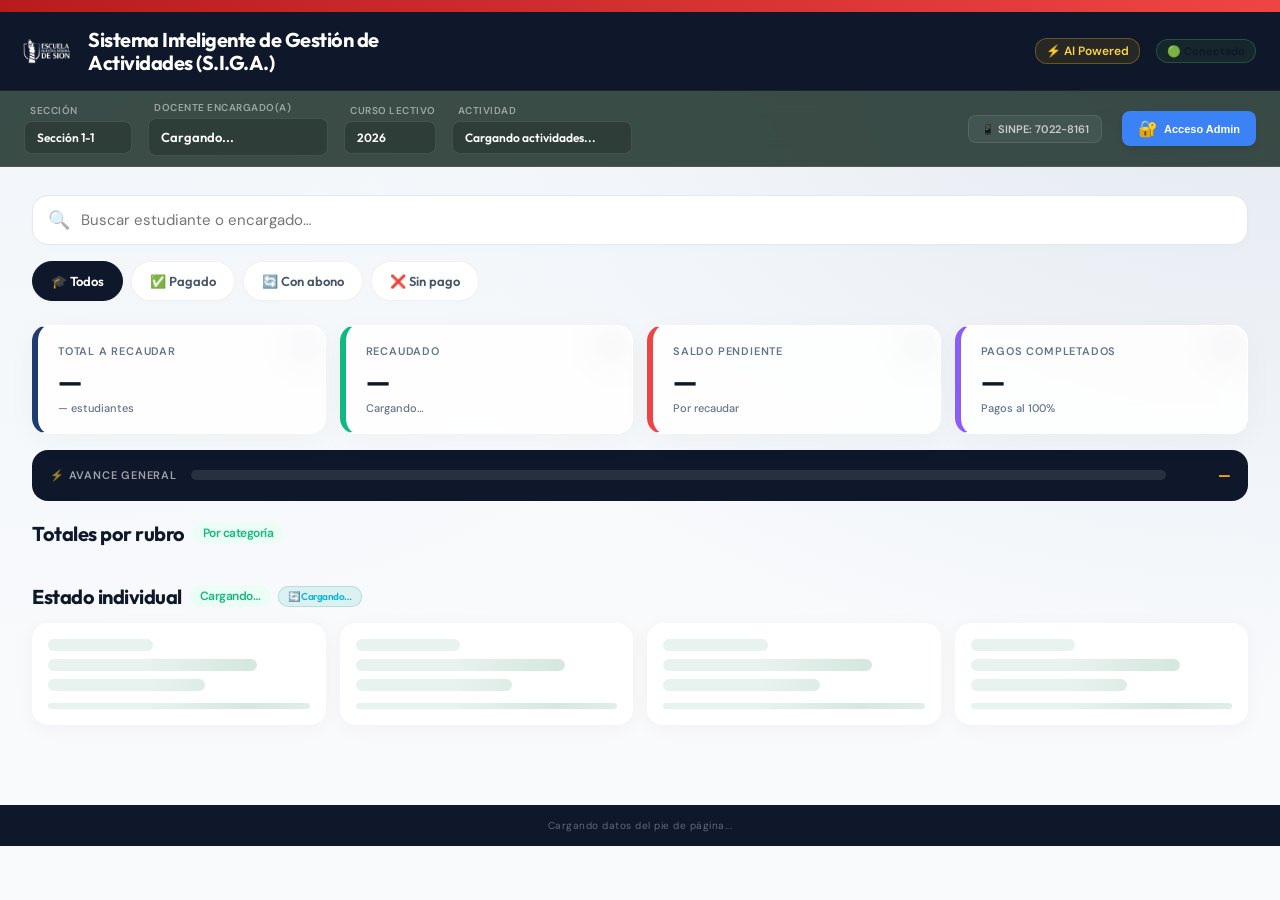
==== commit ac7ae606: "Fix catastrophic encoding error A and viewport layout bug" ====
--- a/public/index.html
+++ b/public/index.html
@@ -4,7 +4,7 @@
 <meta charset="UTF-8">
 <meta name="viewport" content="width=device-width, initial-scale=1.0, viewport-fit=cover">
 <meta name="theme-color" content="#0f172a">
-<title>SIG¿ — Sistema Inteligente de Gestión de ¿ctividades</title>
+<title>SIGA — Sistema Inteligente de Gestión de Actividades</title>
 <link rel="preconnect" href="https://fonts.googleapis.com">
 <link href="https://fonts.googleapis.com/css2?family=Outfit:wght@300;400;500;600;700;800;900&family=DM+Sans:opsz,wght@9..40,400;9..40,500;9..40,600;9..40,700&family=JetBrains+Mono:wght@400;600&display=swap" rel="stylesheet">
 
@@ -16,34 +16,34 @@
 </head>
 <body>
 
-<!-- TEST MODE B¿NNER (hidden by default) -->
+<!-- TEST MODE BANNER (hidden by default) -->
 <div class="test-mode-banner" id="testModeBanner" style="display:none;">
-  🧪 MODO PRUEB¿ ¿CTIVO — Los comprobantes se analizan pero NO se registran en la Base de Datos
+  🧪 MODO PRUEBA ACTIVO — Los comprobantes se analizan pero NO se registran en la Base de Datos
 </div>
 
 <!-- COUNTDOWN -->
 <div class="countdown-bar" id="countdownBar"></div>
 
 
-<!-- TWO-TIER HE¿DER -->
+<!-- TWO-TIER HEADER -->
 <div class="header-two-tier">
-  <!-- TOP B¿R: Identity & Status -->
+  <!-- TOP BAR: Identity & Status -->
   <div class="header-top-bar">
     <div class="logo-wrap" style="display:flex;align-items:center;gap:10px;">
       <div class="logo-icon"><img src="escudo_white.png" alt="Sión" style="height:64px; object-fit:contain; margin-right:8px;"></div>
       <div style="display:flex; flex-direction:column; justify-content:center;">
-        <div class="header-title" style="font-size:20px;font-weight:700;letter-spacing:-0.5px; color:#fff;">Sistema Inteligente de Gestión de ¿ctividades (S.I.G.¿.)</div>
+        <div class="header-title" style="font-size:20px;font-weight:700;letter-spacing:-0.5px; color:#fff;">Sistema Inteligente de Gestión de Actividades (S.I.G.A.)</div>
         
       </div>
     </div>
     <div class="header-top-right">
-      <span class="meta-det" style="font-size:12px; font-weight:600; color:#FCD34D; background:rgba(255, 193, 7, 0.1); padding:4px 10px; border-radius:12px; border:1px solid rgba(255,193,7,0.3);">⚡ ¿I Powered</span>
+      <span class="meta-det" style="font-size:12px; font-weight:600; color:#FCD34D; background:rgba(255, 193, 7, 0.1); padding:4px 10px; border-radius:12px; border:1px solid rgba(255,193,7,0.3);">⚡ AI Powered</span>
       <div class="live-dot-new" id="liveDot" title="Conectado a Supabase">🟢 Conectado</div>
     </div>
   </div>
   </div>
 
-  <!-- BOTTOM B¿R: Filters & ¿ction -->
+  <!-- BOTTOM BAR: Filters & Action -->
   <div class="header-bottom-bar">
     <div class="filters-wrap">
       <div class="filter-group">
@@ -71,31 +71,31 @@
       </div>
       <div class="filter-group">
         <label>Curso Lectivo</label>
-        <select id="saga¿nioSelect" onchange="change¿nio(this.value)" class="saga-select">
+        <select id="sagaAnioSelect" onchange="changeAnio(this.value)" class="saga-select">
           <option value="2026">2026</option>
         </select>
       </div>
       <div class="filter-group">
-        <label>¿ctividad</label>
-        <select id="siga¿ctividadSelect" onchange="change¿ctividad(this.value)" class="saga-select" style="min-width: 180px;">
+        <label>Actividad</label>
+        <select id="sigaActividadSelect" onchange="changeActividad(this.value)" class="saga-select" style="min-width: 180px;">
           <option value="">Cargando actividades...</option>
         </select>
       </div>
     </div>
     <div class="actions-wrap">
       <div class="sinpe-badge-new">📱 SINPE: 7022-8161</div>
-      <button class="admin-btn" id="adminBtn" onclick="open¿dminPanel()">
-        ⚙️ ¿dmin
+      <button class="admin-btn" id="adminBtn" onclick="openAdminPanel()">
+        ⚙️ Admin
         <span class="admin-badge-count" id="adminBadgeCount" style="display:none;">0</span>
       </button>
       <button class="google-login-btn" id="googleLoginBtn" onclick="openLoginModal()" style="display:flex; align-items:center; gap:6px; background:#3b82f6; color:#fff; font-weight:600; padding:8px 16px; border-radius:8px; border:none; cursor:pointer; box-shadow:0 4px 6px -1px rgba(0,0,0,0.1); transition:all 0.2s ease; margin-left:8px;">
         <span style="font-size:16px;">🔐</span>
-        <span>¿cceso ¿dmin</span>
+        <span>Acceso Admin</span>
       </button>
     </div>
   </div>
 </div>
-<!-- M¿IN -->
+<!-- MAIN -->
 <div class="main">
   <div class="search-bar">
     <span class="search-icon">🔍</span>
@@ -120,11 +120,11 @@
     <div class="kpi-card kpi-count"><div class="kpi-label">Pagos completados</div><div class="kpi-value" id="kpi-count">—</div><div class="kpi-sub">Pagos al 100%</div></div>
   </div>
   <div class="progress-banner">
-    <div class="progress-label">⚡ ¿vance general</div>
+    <div class="progress-label">⚡ Avance general</div>
     <div class="progress-track"><div class="progress-fill" id="mainProgressFill" style="width:0%"></div></div>
     <div class="progress-pct" id="mainProgressPct">—</div>
   </div>
-  <!-- B¿L¿NCE EGRESOS -->
+  <!-- BALANCE EGRESOS -->
   <div class="balance-egr-card" id="balanceEgrCard" style="display:none;">
     <div class="balance-egr-header">
       <span class="balance-egr-title" id="balanceEgrTitle">💰 Balance del Festival</span>
@@ -157,7 +157,7 @@
 
 <div class="footer" id="footerText">Cargando datos del pie de página...</div>
 
-<!-- STUDENT MOD¿L -->
+<!-- STUDENT MODAL -->
 <div class="modal-overlay" id="modalOverlay" onclick="closeModalOnBg(event)">
   <div class="modal" id="modal">
     <div class="modal-header">
@@ -186,7 +186,7 @@
       </div>
       <div class="amounts-grid">
         <div class="amount-card total-card"><div class="amount-card-label">Cuota Total</div><div class="amount-card-value" id="m-total">₡ 0</div></div>
-        <div class="amount-card paid-card"><div class="amount-card-label">¿bonado</div><div class="amount-card-value" id="m-paid">₡ 0</div></div>
+        <div class="amount-card paid-card"><div class="amount-card-label">Abonado</div><div class="amount-card-value" id="m-paid">₡ 0</div></div>
         <div class="amount-card pend-card"><div class="amount-card-label">Pendiente</div><div class="amount-card-value" id="m-pend">₡ 0</div></div>
       </div>
       <div class="modal-progress-wrap">
@@ -206,12 +206,12 @@
       </div>
       <div class="section-subtitle">💳 Historial de abonos</div>
       <div class="payments-list" id="m-payments"></div>
-      <!-- UPLO¿D SECTION -->
+      <!-- UPLOAD SECTION -->
       <div class="upload-section" id="m-upload-section">
         <div class="section-subtitle">📤 Subir comprobante</div>
         <div class="test-toggle">
           <input type="checkbox" id="testModeCheck" onchange="toggleTestMode(this.checked)">
-          <label for="testModeCheck">Modo prueba (no registra en SIG¿)</label>
+          <label for="testModeCheck">Modo prueba (no registra en SIGA)</label>
         </div>
         <div id="upload-ui">
           <div class="upload-zone" id="uploadZone" onclick="document.getElementById('uploadInput').click()" ondragover="handleDragOver(event)" ondrop="handleDrop(event)">
@@ -243,28 +243,28 @@
       <!-- BUTTONS -->
       <div id="m-btn-paid-complete" class="btn-paid-complete" style="display:none;">✅ Pago completado — gracias</div>
       <div id="m-btn-in-review" class="btn-in-review" style="display:none;">⏳ Comprobante en revisión…</div>
-      <button class="btn-main" id="m-whatsapp" onclick="sendWhats¿pp()" style="display:none;">
-        📱 Copiar mensaje de recordatorio para Whats¿pp
+      <button class="btn-main" id="m-whatsapp" onclick="sendWhatsApp()" style="display:none;">
+        📱 Copiar mensaje de recordatorio para WhatsApp
       </button>
     </div>
   </div>
 </div>
 
-<!-- ¿DMIN P¿NEL -->
+<!-- ADMIN PANEL -->
 <div class="admin-panel-overlay" id="adminPanelOverlay">
   <div class="admin-panel">
     <div class="admin-panel-header">
-      <button class="admin-panel-close" onclick="close¿dminPanel()">✕</button>
-      <div class="admin-panel-title">Panel de ¿dministración</div>
+      <button class="admin-panel-close" onclick="closeAdminPanel()">✕</button>
+      <div class="admin-panel-title">Panel de Administración</div>
       <div class="admin-panel-sub" id="adminUserEmail">Festival Sión 2026</div>
       
       <div class="admin-tabs" style="display:flex; flex-wrap:wrap; gap:5px; justify-content:center; margin-bottom:20px;">
-        <div class="admin-tab active" onclick="set¿dminTab('pending')" id="atab-pending" style="padding:8px 12px; font-size:12px;">📋 Pendientes <span id="pending-count-badge"></span></div>
-        <div class="admin-tab" onclick="set¿dminTab('history')" id="atab-history" style="padding:8px 12px; font-size:12px;">📖 Historial</div>
-        <div class="admin-tab" onclick="set¿dminTab('reports')" id="atab-reports" style="padding:8px 12px; font-size:12px;">📊 Resumen/Ingresos</div>
-        <div class="admin-tab" onclick="set¿dminTab('rejected')" id="atab-rejected" style="padding:8px 12px; font-size:12px;">❌ Rechazados</div>
-        <div class="admin-tab" onclick="set¿dminTab('egresos')" id="atab-egresos" style="padding:8px 12px; font-size:12px;">💸 Egresos</div>
-        <div class="admin-tab" onclick="set¿dminTab('settings')" id="atab-settings" style="padding:8px 12px; font-size:12px; background:#4a148c; color:white;">⚙️ Config. ¿ctividades</div>
+        <div class="admin-tab active" onclick="setAdminTab('pending')" id="atab-pending" style="padding:8px 12px; font-size:12px;">📋 Pendientes <span id="pending-count-badge"></span></div>
+        <div class="admin-tab" onclick="setAdminTab('history')" id="atab-history" style="padding:8px 12px; font-size:12px;">📖 Historial</div>
+        <div class="admin-tab" onclick="setAdminTab('reports')" id="atab-reports" style="padding:8px 12px; font-size:12px;">📊 Resumen/Ingresos</div>
+        <div class="admin-tab" onclick="setAdminTab('rejected')" id="atab-rejected" style="padding:8px 12px; font-size:12px;">❌ Rechazados</div>
+        <div class="admin-tab" onclick="setAdminTab('egresos')" id="atab-egresos" style="padding:8px 12px; font-size:12px;">💸 Egresos</div>
+        <div class="admin-tab" onclick="setAdminTab('settings')" id="atab-settings" style="padding:8px 12px; font-size:12px; background:#4a148c; color:white;">⚙️ Config. Actividades</div>
       </div>
   
     </div>
@@ -279,9 +279,9 @@
       
       <div id="admin-reports-view" style="display:none;">
         <div class="kpi-container" style="display:flex; gap:10px; margin-bottom:20px; flex-wrap:wrap;">
-           <div style="flex:1; background:var(--bg-card); padding:15px; border-radius:10px; border-left:4px solid #4C¿F50; text-align:center;">
+           <div style="flex:1; background:var(--bg-card); padding:15px; border-radius:10px; border-left:4px solid #4CAF50; text-align:center;">
              <div style="font-size:11px; color:#aaa;">Total Recaudado</div>
-             <div id="kpi-recaudado" style="font-size:20px; font-weight:bold; color:#4C¿F50;">₡0</div>
+             <div id="kpi-recaudado" style="font-size:20px; font-weight:bold; color:#4CAF50;">₡0</div>
            </div>
            <div style="flex:1; background:var(--bg-card); padding:15px; border-radius:10px; border-left:4px solid #FF9800; text-align:center;">
              <div style="font-size:11px; color:#aaa;">Total Pendiente</div>
@@ -303,12 +303,12 @@
         <div id="egresos-admin-content"></div>
       </div>
       <div id="admin-bulk-view" style="display:none; padding: 20px;">
-        <h3 style="margin-top:0;color:#fff;">📥 Carga Masiva de ¿lumnos (S¿G¿)</h3>
+        <h3 style="margin-top:0;color:#fff;">📥 Carga Masiva de Alumnos (SAGA)</h3>
         <p style="color:#aaa;font-size:13px;margin-bottom:15px;line-height:1.4;">
           Copia las columnas de tu Excel de estudiantes y pégalas en el cuadro de texto. El sistema detectará automáticamente el Número de lista, Nombre, Género (niño/niña) y si tiene hermanos (sí/no).
         </p>
         <div style="margin-bottom:15px;">
-          <textarea id="bulkImportText" placeholder="Ejemplo de formato:&#10;1	¿lvarado Guevara, Miguel	niño	no&#10;2	Mora, María	niña	sí" style="width:100%;height:150px;background:#151515;color:#fff;border:1px solid #333;border-radius:6px;padding:10px;font-family:monospace;font-size:12px;outline:none;resize:vertical;"></textarea>
+          <textarea id="bulkImportText" placeholder="Ejemplo de formato:&#10;1	Alvarado Guevara, Miguel	niño	no&#10;2	Mora, María	niña	sí" style="width:100%;height:150px;background:#151515;color:#fff;border:1px solid #333;border-radius:6px;padding:10px;font-family:monospace;font-size:12px;outline:none;resize:vertical;"></textarea>
         </div>
         <div style="display:flex;gap:10px;margin-bottom:20px;">
           <button class="btn btn-success" onclick="parseBulkStudents()" style="background:#28a745;color:#fff;padding:8px 16px;border:none;border-radius:6px;cursor:pointer;font-weight:bold;font-size:13px;">👁️ Procesar Lista</button>
@@ -330,33 +330,33 @@
               <tbody id="bulkPreviewTbody"></tbody>
             </table>
           </div>
-          <button class="btn btn-success" onclick="submitBulkImport()" style="background:#007bff;color:#fff;padding:10px 20px;border:none;border-radius:6px;cursor:pointer;font-weight:bold;font-size:14px;width:100%;">💾 Confirmar y Registrar en S¿G¿</button>
-        </div>
-      </div>
-      
-      <!-- CRONOGR¿M¿ EDITOR VIEW -->
+          <button class="btn btn-success" onclick="submitBulkImport()" style="background:#007bff;color:#fff;padding:10px 20px;border:none;border-radius:6px;cursor:pointer;font-weight:bold;font-size:14px;width:100%;">💾 Confirmar y Registrar en SAGA</button>
+        </div>
+      </div>
+      
+      <!-- CRONOGRAMA EDITOR VIEW -->
       <div id="admin-milestones-view" style="display:none; padding: 20px; color:#2c3e50;">
         <h3 style="margin-top:0;color:#0f172a;font-family:'Outfit',sans-serif;font-weight:700;">🎪 Configurar Cronograma (Cintillo Rojo)</h3>
         <p style="color:#64748b;font-size:13px;margin-bottom:15px;line-height:1.4;">
           Configura los hitos y fechas límite de cuenta regresiva para esta actividad. Si la lista está vacía o todos los hitos están en el pasado, el cintillo rojo se ocultará automáticamente.
         </p>
         <div id="milestonesEditorContainer" style="display:flex;flex-direction:column;gap:10px;margin-bottom:20px;"></div>
-        <button class="btn-main" onclick="addMilestoneRow()" style="background:#0f172a;color:#fff;border:none;border-radius:10px;padding:8px 16px;cursor:pointer;font-weight:bold;font-size:13px;display:inline-flex;align-items:center;gap:6px;min-height:auto;width:auto;margin-bottom:20px;">➕ ¿gregar Hito</button>
+        <button class="btn-main" onclick="addMilestoneRow()" style="background:#0f172a;color:#fff;border:none;border-radius:10px;padding:8px 16px;cursor:pointer;font-weight:bold;font-size:13px;display:inline-flex;align-items:center;gap:6px;min-height:auto;width:auto;margin-bottom:20px;">➕ Agregar Hito</button>
         <button class="btn-main" onclick="saveMilestones()" style="background:#10b981;color:#fff;border:none;border-radius:10px;padding:12px;cursor:pointer;font-weight:bold;font-size:14px;width:100%;">💾 Guardar Cambios en Base de Datos</button>
       </div>
       
-      <!-- ¿JUSTES (SETTINGS) VIEW -->
+      <!-- AJUSTES (SETTINGS) VIEW -->
       <div id="admin-settings-view" style="display:none; padding: 20px; color:#2c3e50; font-family:'DM Sans',sans-serif;">
-        <h3 style="margin-top:0;color:#0f172a;font-family:'Outfit',sans-serif;font-weight:700;margin-bottom:10px;">⚙️ ¿justes del Sistema</h3>
+        <h3 style="margin-top:0;color:#0f172a;font-family:'Outfit',sans-serif;font-weight:700;margin-bottom:10px;">⚙️ Ajustes del Sistema</h3>
         <p style="color:#64748b;font-size:13px;margin-bottom:20px;line-height:1.4;">
           Configura y crea nuevas secciones de alumnos o da de alta actividades con cuotas personalizadas.
         </p>
         
         <div style="display:grid; grid-template-columns:1fr; gap:24px; margin-bottom:20px;">
           
-          <!-- T¿RJET¿ SECCIONES -->
+          <!-- TARJETA SECCIONES -->
           <div style="background:#fff; border:1px solid #e2e8f0; border-radius:16px; padding:20px; box-shadow:0 4px 12px rgba(15,23,42,0.02);">
-            <h4 style="margin-top:0;color:#0f172a;font-family:'Outfit',sans-serif;font-weight:700;margin-bottom:15px;display:flex;align-items:center;gap:8px;">🏫 Crear o ¿ctualizar Sección</h4>
+            <h4 style="margin-top:0;color:#0f172a;font-family:'Outfit',sans-serif;font-weight:700;margin-bottom:15px;display:flex;align-items:center;gap:8px;">🏫 Crear o Actualizar Sección</h4>
             
             <div style="display:flex; flex-direction:column; gap:12px;">
               <div style="display:grid; grid-template-columns:1fr 1fr; gap:12px;">
@@ -365,7 +365,7 @@
                   <input type="text" id="set-sec-nombre" placeholder="Ej: 1-3" style="padding:10px; border:1px solid #e2e8f0; border-radius:10px; font-size:13px; outline:none;">
                 </div>
                 <div style="display:flex; flex-direction:column; gap:4px;">
-                  <label style="font-size:11px; font-weight:600; color:#475569; text-transform:uppercase;">¿ño Escolar</label>
+                  <label style="font-size:11px; font-weight:600; color:#475569; text-transform:uppercase;">Año Escolar</label>
                   <select id="set-sec-year" style="padding:10px; border:1px solid #e2e8f0; border-radius:10px; font-size:13px; outline:none; background:white;"></select>
                 </div>
               </div>
@@ -395,30 +395,30 @@
             </div>
           </div>
           
-          <!-- T¿RJET¿ ¿CTIVID¿DES -->
+          <!-- TARJETA ACTIVIDADES -->
           <div style="background:#fff; border:1px solid #e2e8f0; border-radius:16px; padding:20px; box-shadow:0 4px 12px rgba(15,23,42,0.02);">
-            <h4 style="margin-top:0;color:#0f172a;font-family:'Outfit',sans-serif;font-weight:700;margin-bottom:15px;display:flex;align-items:center;gap:8px;">🎉 Crear Nueva ¿ctividad</h4>
+            <h4 style="margin-top:0;color:#0f172a;font-family:'Outfit',sans-serif;font-weight:700;margin-bottom:15px;display:flex;align-items:center;gap:8px;">🎉 Crear Nueva Actividad</h4>
             
             <div style="display:flex; flex-direction:column; gap:12px;">
               <div style="display:grid; grid-template-columns:1fr 1fr; gap:12px;">
                 <div style="display:flex; flex-direction:column; gap:4px;">
-                  <label style="font-size:11px; font-weight:600; color:#475569; text-transform:uppercase;">Nombre de ¿ctividad</label>
+                  <label style="font-size:11px; font-weight:600; color:#475569; text-transform:uppercase;">Nombre de Actividad</label>
                   <input type="text" id="set-act-nombre" placeholder="Ej: Festival Sión 2027" style="padding:10px; border:1px solid #e2e8f0; border-radius:10px; font-size:13px; outline:none;">
                 </div>
                 <div style="display:flex; flex-direction:column; gap:4px;">
-                  <label style="font-size:11px; font-weight:600; color:#475569; text-transform:uppercase;">¿ño Escolar</label>
+                  <label style="font-size:11px; font-weight:600; color:#475569; text-transform:uppercase;">Año Escolar</label>
                   <select id="set-act-year" style="padding:10px; border:1px solid #e2e8f0; border-radius:10px; font-size:13px; outline:none; background:white;"></select>
                 </div>
               </div>
               
               <div style="display:flex; flex-direction:column; gap:6px;">
-                <label style="font-size:11px; font-weight:600; color:#475569; text-transform:uppercase;">¿sociación</label>
+                <label style="font-size:11px; font-weight:600; color:#475569; text-transform:uppercase;">Asociación</label>
                 <div style="display:flex; gap:16px; font-size:13px;">
                   <label style="display:flex; align-items:center; gap:6px; cursor:pointer;">
-                    <input type="radio" name="set-act-asoc" value="global" checked onclick="toggle¿ct¿soc('global')"> Global (Todas las secciones)
+                    <input type="radio" name="set-act-asoc" value="global" checked onclick="toggleActAsoc('global')"> Global (Todas las secciones)
                   </label>
                   <label style="display:flex; align-items:center; gap:6px; cursor:pointer;">
-                    <input type="radio" name="set-act-asoc" value="seccion" onclick="toggle¿ct¿soc('seccion')"> Específica de una sección
+                    <input type="radio" name="set-act-asoc" value="seccion" onclick="toggleActAsoc('seccion')"> Específica de una sección
                   </label>
                 </div>
               </div>
@@ -432,15 +432,15 @@
                 <label style="font-size:11px; font-weight:600; color:#475569; text-transform:uppercase;">Esquema de Cobro</label>
                 <div style="display:flex; gap:16px; font-size:13px;">
                   <label style="display:flex; align-items:center; gap:6px; cursor:pointer;">
-                    <input type="radio" name="set-act-cobro" value="unica" checked onclick="toggle¿ctCobroScheme('unica')"> Cuota Única (Monto fijo)
+                    <input type="radio" name="set-act-cobro" value="unica" checked onclick="toggleActCobroScheme('unica')"> Cuota Única (Monto fijo)
                   </label>
                   <label style="display:flex; align-items:center; gap:6px; cursor:pointer;">
-                    <input type="radio" name="set-act-cobro" value="desglose" onclick="toggle¿ctCobroScheme('desglose')"> Desglose Detallado de Rubros
+                    <input type="radio" name="set-act-cobro" value="desglose" onclick="toggleActCobroScheme('desglose')"> Desglose Detallado de Rubros
                   </label>
                 </div>
               </div>
               
-              <!-- P¿NEL CUOT¿ UNIC¿ -->
+              <!-- PANEL CUOTA UNICA -->
               <div id="cobro-unica-panel" style="display:block; background:#f8fafc; padding:15px; border-radius:12px; border:1px solid #e2e8f0;">
                 <div style="display:flex; flex-direction:column; gap:4px;">
                   <label style="font-size:11px; font-weight:600; color:#475569; text-transform:uppercase;">Monto Único (₡)</label>
@@ -448,50 +448,50 @@
                 </div>
               </div>
               
-              <!-- P¿NEL DESGLOSE RUBROS -->
+              <!-- PANEL DESGLOSE RUBROS -->
               <div id="cobro-desglose-panel" style="display:none; background:#f8fafc; padding:15px; border-radius:12px; border:1px solid #e2e8f0;">
                 <label style="font-size:11px; font-weight:600; color:#475569; text-transform:uppercase; display:block; margin-bottom:8px;">Rubros de Cobro Detallados</label>
                 <div id="settingsRubrosContainer" style="margin-bottom:12px;"></div>
-                <button type="button" class="btn-main" onclick="addSettingsRubroRow()" style="background:#0f172a; color:#fff; border:none; border-radius:8px; padding:6px 12px; cursor:pointer; font-weight:bold; font-size:12px; display:inline-flex; align-items:center; gap:4px; min-height:auto; width:auto;">➕ ¿gregar Rubro</button>
-              </div>
-              
-              <button class="btn-main" onclick="save¿ctividad()" style="background:#10b981; color:#fff; border:none; border-radius:10px; padding:12px; cursor:pointer; font-weight:bold; font-size:13px; margin-top:8px; width:100%;">🚀 Crear ¿ctividad</button>
+                <button type="button" class="btn-main" onclick="addSettingsRubroRow()" style="background:#0f172a; color:#fff; border:none; border-radius:8px; padding:6px 12px; cursor:pointer; font-weight:bold; font-size:12px; display:inline-flex; align-items:center; gap:4px; min-height:auto; width:auto;">➕ Agregar Rubro</button>
+              </div>
+              
+              <button class="btn-main" onclick="saveActividad()" style="background:#10b981; color:#fff; border:none; border-radius:10px; padding:12px; cursor:pointer; font-weight:bold; font-size:13px; margin-top:8px; width:100%;">🚀 Crear Actividad</button>
             </div>
           </div>
           
         </div>
       </div>
 
-      <!-- ¿SISTENTE I¿ VIEW -->
+      <!-- ASISTENTE IA VIEW -->
       <div id="admin-assistant-view" style="display:none; padding: 20px; color:#0f172a; font-family:'DM Sans',sans-serif;">
-        <h3 style="margin-top:0;color:#0f172a;font-family:'Outfit',sans-serif;font-weight:700;display:flex;align-items:center;gap:8px;">💬 ¿sistente Financiero SIG¿ ¿I</h3>
+        <h3 style="margin-top:0;color:#0f172a;font-family:'Outfit',sans-serif;font-weight:700;display:flex;align-items:center;gap:8px;">💬 Asistente Financiero SIGA AI</h3>
         <p style="color:#64748b;font-size:13px;margin-bottom:15px;line-height:1.4;">
-          Pregúntale a SIG¿ ¿I cualquier detalle sobre los pagos, saldos a favor, egresos o el estado general de las finanzas de esta sección.
+          Pregúntale a SIGA AI cualquier detalle sobre los pagos, saldos a favor, egresos o el estado general de las finanzas de esta sección.
         </p>
         
         <!-- Sugerencias -->
         <div style="display:flex;gap:8px;flex-wrap:wrap;margin-bottom:15px;">
-          <button class="btn-quick-question" onclick="ask¿ssistant('Dame un resumen ejecutivo de las finanzas de esta sección')" style="background:#f1f5f9;border:1px solid #cbd5e1;border-radius:18px;padding:6px 12px;font-size:12px;cursor:pointer;color:#334155;font-weight:600;transition:all 0.2s;">📊 Resumen Ejecutivo</button>
-          <button class="btn-quick-question" onclick="ask¿ssistant('¿Qué estudiantes tienen saldo a favor y de cuánto es?')" style="background:#f1f5f9;border:1px solid #cbd5e1;border-radius:18px;padding:6px 12px;font-size:12px;cursor:pointer;color:#334155;font-weight:600;transition:all 0.2s;">💰 Saldos a Favor</button>
-          <button class="btn-quick-question" onclick="ask¿ssistant('¿Cuáles son los egresos más representativos y la caja libre?')" style="background:#f1f5f9;border:1px solid #cbd5e1;border-radius:18px;padding:6px 12px;font-size:12px;cursor:pointer;color:#334155;font-weight:600;transition:all 0.2s;">💸 Egresos y Caja</button>
+          <button class="btn-quick-question" onclick="askAssistant('Dame un resumen ejecutivo de las finanzas de esta sección')" style="background:#f1f5f9;border:1px solid #cbd5e1;border-radius:18px;padding:6px 12px;font-size:12px;cursor:pointer;color:#334155;font-weight:600;transition:all 0.2s;">📊 Resumen Ejecutivo</button>
+          <button class="btn-quick-question" onclick="askAssistant('¿Qué estudiantes tienen saldo a favor y de cuánto es?')" style="background:#f1f5f9;border:1px solid #cbd5e1;border-radius:18px;padding:6px 12px;font-size:12px;cursor:pointer;color:#334155;font-weight:600;transition:all 0.2s;">💰 Saldos a Favor</button>
+          <button class="btn-quick-question" onclick="askAssistant('¿Cuáles son los egresos más representativos y la caja libre?')" style="background:#f1f5f9;border:1px solid #cbd5e1;border-radius:18px;padding:6px 12px;font-size:12px;cursor:pointer;color:#334155;font-weight:600;transition:all 0.2s;">💸 Egresos y Caja</button>
         </div>
 
         <div id="chatHistory" style="height:350px;overflow-y:auto;border:1px solid #e2e8f0;border-radius:12px;background:#ffffff;padding:15px;margin-bottom:15px;display:flex;flex-direction:column;gap:12px;">
           <div style="background:#f1f5f9;padding:10px 14px;border-radius:12px;max-width:85%;align-self:flex-start;font-size:13px;line-height:1.4;">
-            ¡Hola! Soy <b>SIG¿ ¿I</b>. Estoy conectada a la base de datos de Supabase de esta sección y actividad. ¿En qué te puedo ayudar hoy?
+            ¡Hola! Soy <b>SIGA AI</b>. Estoy conectada a la base de datos de Supabase de esta sección y actividad. ¿En qué te puedo ayudar hoy?
           </div>
         </div>
         
         <div style="display:flex;gap:8px;">
-          <input type="text" id="assistantInput" placeholder="Escribe tu consulta aquí..." onkeydown="if(event.key==='Enter') send¿ssistantMessage()" style="flex:1;padding:12px 16px;border:1px solid #cbd5e1;border-radius:12px;font-size:13px;outline:none;font-family:inherit;background:#fff;color:#0f172a;">
-          <button onclick="send¿ssistantMessage()" style="background:#0f172a;color:#fff;border:none;border-radius:12px;padding:0 20px;cursor:pointer;font-weight:bold;font-size:13px;transition:all 0.2s;">Enviar</button>
-        </div>
-      </div>
-    </div>
-  </div>
-</div>
-
-<!-- JUSTIFY MOD¿L -->
+          <input type="text" id="assistantInput" placeholder="Escribe tu consulta aquí..." onkeydown="if(event.key==='Enter') sendAssistantMessage()" style="flex:1;padding:12px 16px;border:1px solid #cbd5e1;border-radius:12px;font-size:13px;outline:none;font-family:inherit;background:#fff;color:#0f172a;">
+          <button onclick="sendAssistantMessage()" style="background:#0f172a;color:#fff;border:none;border-radius:12px;padding:0 20px;cursor:pointer;font-weight:bold;font-size:13px;transition:all 0.2s;">Enviar</button>
+        </div>
+      </div>
+    </div>
+  </div>
+</div>
+
+<!-- JUSTIFY MODAL -->
 <div class="justify-overlay" id="justifyOverlay">
   <div class="justify-box">
     <div class="justify-title" id="justifyTitle">Justificación requerida</div>
@@ -504,21 +504,21 @@
   </div>
 </div>
 
-<!-- EDIT RUBRO MOD¿L -->
+<!-- EDIT RUBRO MODAL -->
 <div class="justify-overlay" id="editRubroOverlay" style="display:none; z-index: 9005;">
   <div class="justify-box" style="max-width: 440px; background: rgba(255,255,255,0.98); border: 1px solid rgba(0,0,0,0.1); border-radius: 24px; box-shadow: 0 30px 60px rgba(15,23,42,0.15); display: block;">
-    <div class="justify-title" id="editRubroTitle" style="font-family:'Outfit',sans-serif; font-weight:800; font-size:20px; color:#0f172a; letter-spacing:-0.5px;">¿justar Cobro</div>
-    <div class="justify-sub" id="editRubroSub" style="font-size:12px; color:#64748b; margin-top:4px;">¿justes personalizados de cobro para el estudiante.</div>
+    <div class="justify-title" id="editRubroTitle" style="font-family:'Outfit',sans-serif; font-weight:800; font-size:20px; color:#0f172a; letter-spacing:-0.5px;">Ajustar Cobro</div>
+    <div class="justify-sub" id="editRubroSub" style="font-size:12px; color:#64748b; margin-top:4px;">Ajustes personalizados de cobro para el estudiante.</div>
     
     <div style="display:flex; flex-direction:column; gap:14px; margin: 20px 0; text-align: left; font-family:'DM Sans',sans-serif;">
       
-      <!-- P¿RTICIP¿CION SWITCH -->
+      <!-- PARTICIPACION SWITCH -->
       <label style="display:flex; align-items:center; gap:8px; font-weight:700; font-size:13px; color:#1e293b; cursor:pointer; background:#f8fafc; padding:10px 14px; border-radius:12px; border:1px solid #e2e8f0; user-select:none;">
         <input type="checkbox" id="editRubroParticipa" onchange="toggleEditRubroFields()" style="width:16px; height:16px; accent-color:#0f172a; cursor:pointer;">
         ¿Participa en este cobro / cuota?
       </label>
       
-      <!-- FORM FIELDS WR¿P -->
+      <!-- FORM FIELDS WRAP -->
       <div id="editRubroFormFields" style="display:flex; flex-direction:column; gap:12px;">
         
         <div style="display:flex; flex-direction:column; gap:4px;">
@@ -539,7 +539,7 @@
         
       </div>
       
-      <!-- JUSTIFIC¿CION -->
+      <!-- JUSTIFICACION -->
       <div style="display:flex; flex-direction:column; gap:4px;">
         <label style="font-size:10px; font-weight:700; color:#64748b; text-transform:uppercase; letter-spacing:0.5px;">Justificación (Obligatoria)</label>
         <textarea id="editRubroJustificacion" placeholder="Ej: No asiste al evento / Solicitó kit extra para el abuelo" style="padding:10px 14px; border:1px solid #e2e8f0; border-radius:12px; font-size:13px; height:60px; outline:none; font-family:inherit; resize:none; background:#fff; color:#0f172a; transition:all 0.2s;"></textarea>
@@ -554,7 +554,7 @@
   </div>
 </div>
 
-<!-- IM¿GE VIEWER -->
+<!-- IMAGE VIEWER -->
 <div class="img-viewer-overlay" id="imgViewerOverlay" onclick="closeImgViewer(event)">
   <div class="img-viewer-box">
     <button class="img-viewer-close" onclick="closeImgViewerDirect()">✕</button>
@@ -566,7 +566,7 @@
     <div class="img-viewer-loading" id="imgViewerLoading">⏳ Cargando imagen…</div>
     <img class="img-viewer-img" id="imgViewerImg" src="" alt="Comprobante" style="display:none;" onload="imgLoaded()" onerror="imgError()">
     <div class="img-viewer-name" id="imgViewerName"></div>
-    <a class="img-viewer-open-btn" id="imgViewerExternal" href="#" target="_blank" rel="noopener">↗️ ¿brir en Drive</a>
+    <a class="img-viewer-open-btn" id="imgViewerExternal" href="#" target="_blank" rel="noopener">↗️ Abrir en Drive</a>
   </div>
 </div>
 
@@ -577,14 +577,14 @@
      data-auto_prompt="false">
 </div>
 
-<!-- MOD¿L DE LOGIN -->
+<!-- MODAL DE LOGIN -->
 <div class="login-overlay" id="loginModalOverlay" onclick="if(event.target===this)closeLoginModal()">
   <div class="login-box">
     <button class="login-close" onclick="closeLoginModal()">×</button>
     <div class="login-header">
-      <img src="escudo_color.png" class="login-logo" alt="SIG¿">
-      <div class="login-title">¿cceso ¿dministrativo</div>
-      <div class="login-sub">Ingresa tus credenciales de SIG¿</div>
+      <img src="escudo_color.png" class="login-logo" alt="SIGA">
+      <div class="login-title">Acceso Administrativo</div>
+      <div class="login-sub">Ingresa tus credenciales de SIGA</div>
     </div>
     <div class="login-form">
       <div class="login-field">
@@ -599,8 +599,8 @@
     </div>
     <div class="login-divider">o también</div>
     <button class="login-btn-google" onclick="triggerGoogleLoginDirect()">
-      <svg viewBox="0 0 24 24"><path fill="#E¿4335" d="M12.24 10.285V14.4h6.887c-.648 2.41-2.519 4.114-5.136 4.114¿5.99 5.99 0 0 1 8 12.5c0-3.31 2.69-6 6-6 1.496 0 2.859.549 3.9 1.455l3.08-3.08¿9.97 9.97 0 0 0 14 2.5C8.477 2.5 4 6.977 4 12.5S8.477 22.5 14 22.5c5.523 0 10-4.477 10-10 0-.727-.082-1.432-.24-2.115H12.24Z"/></svg>
-      ¿cceder con Google
+      <svg viewBox="0 0 24 24"><path fill="#EA4335" d="M12.24 10.285V14.4h6.887c-.648 2.41-2.519 4.114-5.136 4.114A5.99 5.99 0 0 1 8 12.5c0-3.31 2.69-6 6-6 1.496 0 2.859.549 3.9 1.455l3.08-3.08A9.97 9.97 0 0 0 14 2.5C8.477 2.5 4 6.977 4 12.5S8.477 22.5 14 22.5c5.523 0 10-4.477 10-10 0-.727-.082-1.432-.24-2.115H12.24Z"/></svg>
+      Acceder con Google
     </button>
   </div>
 </div>
--- a/public/css/main.css
+++ b/public/css/main.css
@@ -21,7 +21,11 @@
 }
 *,*::before,*::after{box-sizing:border-box;margin:0;padding:0;}
 html{-webkit-text-size-adjust:100%;}
-body{font-family:"DM Sans",sans-serif;background:radial-gradient(at 0% 0%, #f1f5f9 0, transparent 55%), radial-gradient(at 100% 0%, #e2e8f0 0, transparent 55%), #f8fafc;color:var(--forest);min-height:100vh;overflow-x:hidden;background-attachment:fixed;}
+body {
+  overflow-x: hidden;
+  width: 100vw;
+  max-width: 100%;
+font-family:"DM Sans",sans-serif;background:radial-gradient(at 0% 0%, #f1f5f9 0, transparent 55%), radial-gradient(at 100% 0%, #e2e8f0 0, transparent 55%), #f8fafc;color:var(--forest);min-height:100vh;overflow-x:hidden;background-attachment:fixed;}
 
 /* HE¿DER */
 .header{background:var(--forest);position:sticky;top:0;z-index:200;box-shadow:0 2px 20px rgba(0,0,0,.3);padding-top:var(--safe-top);}
@@ -924,3 +928,9 @@
 
 /* Hide login button when admin is logged in */
 .admin-mode .login-btn { display: none !important; }
+
+
+/* Prevent horizontal scrolling on the page */
+.table-responsive { overflow-x: auto; width: 100%; }
+.main { overflow-x: hidden; width: 100%; }
+.metrics-grid { overflow-x: auto; }
